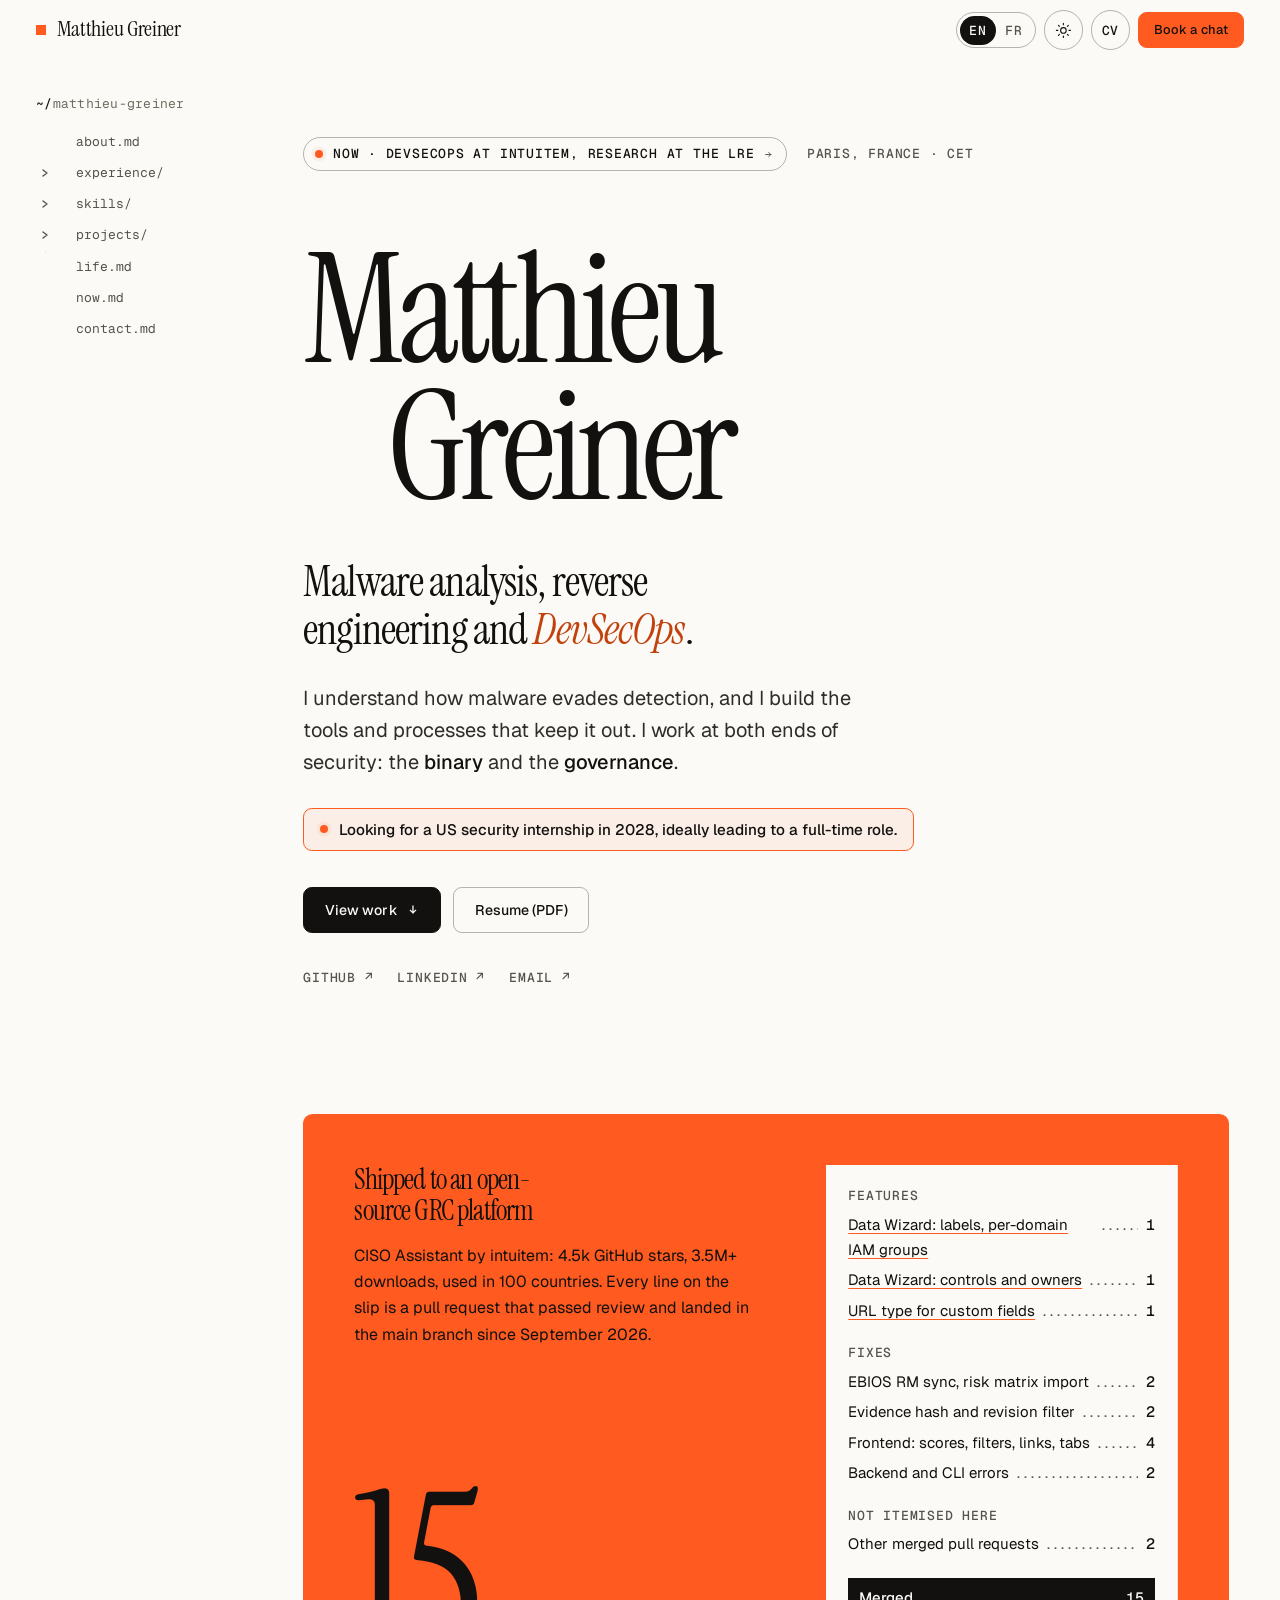
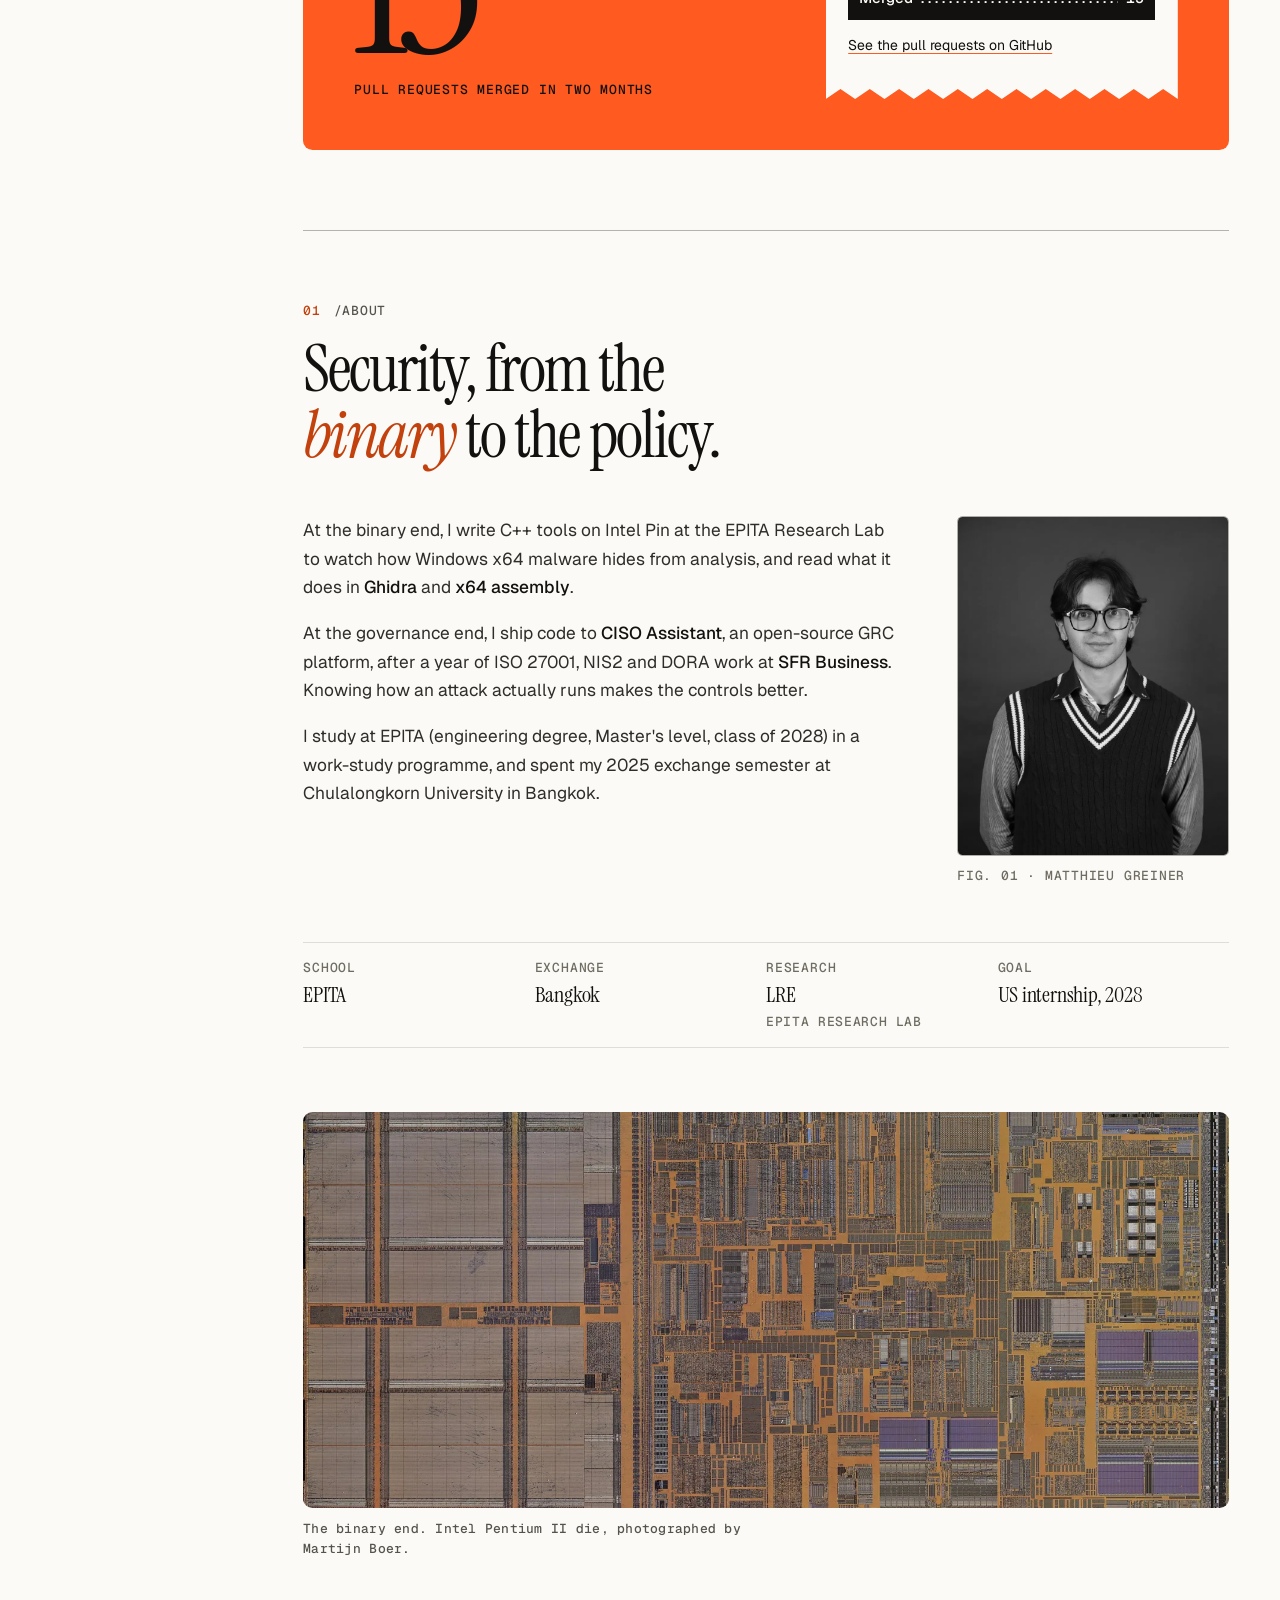
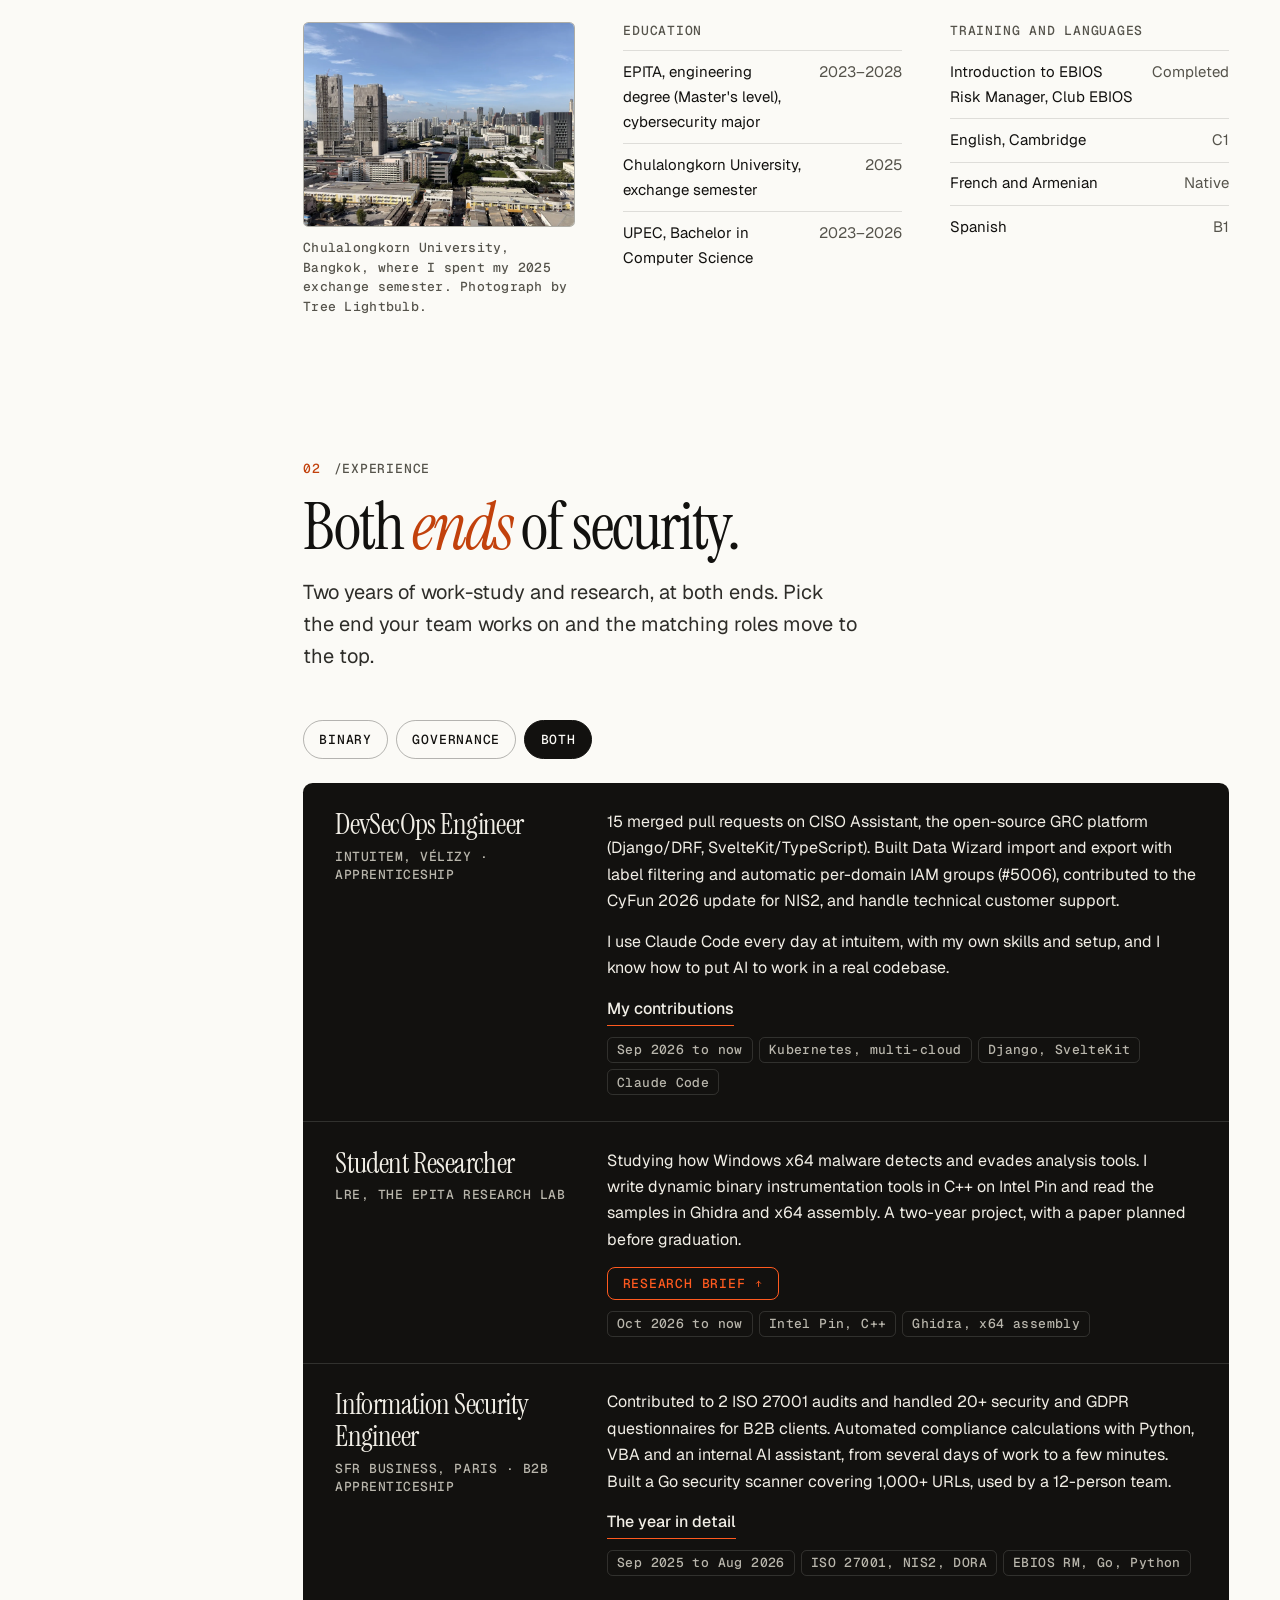
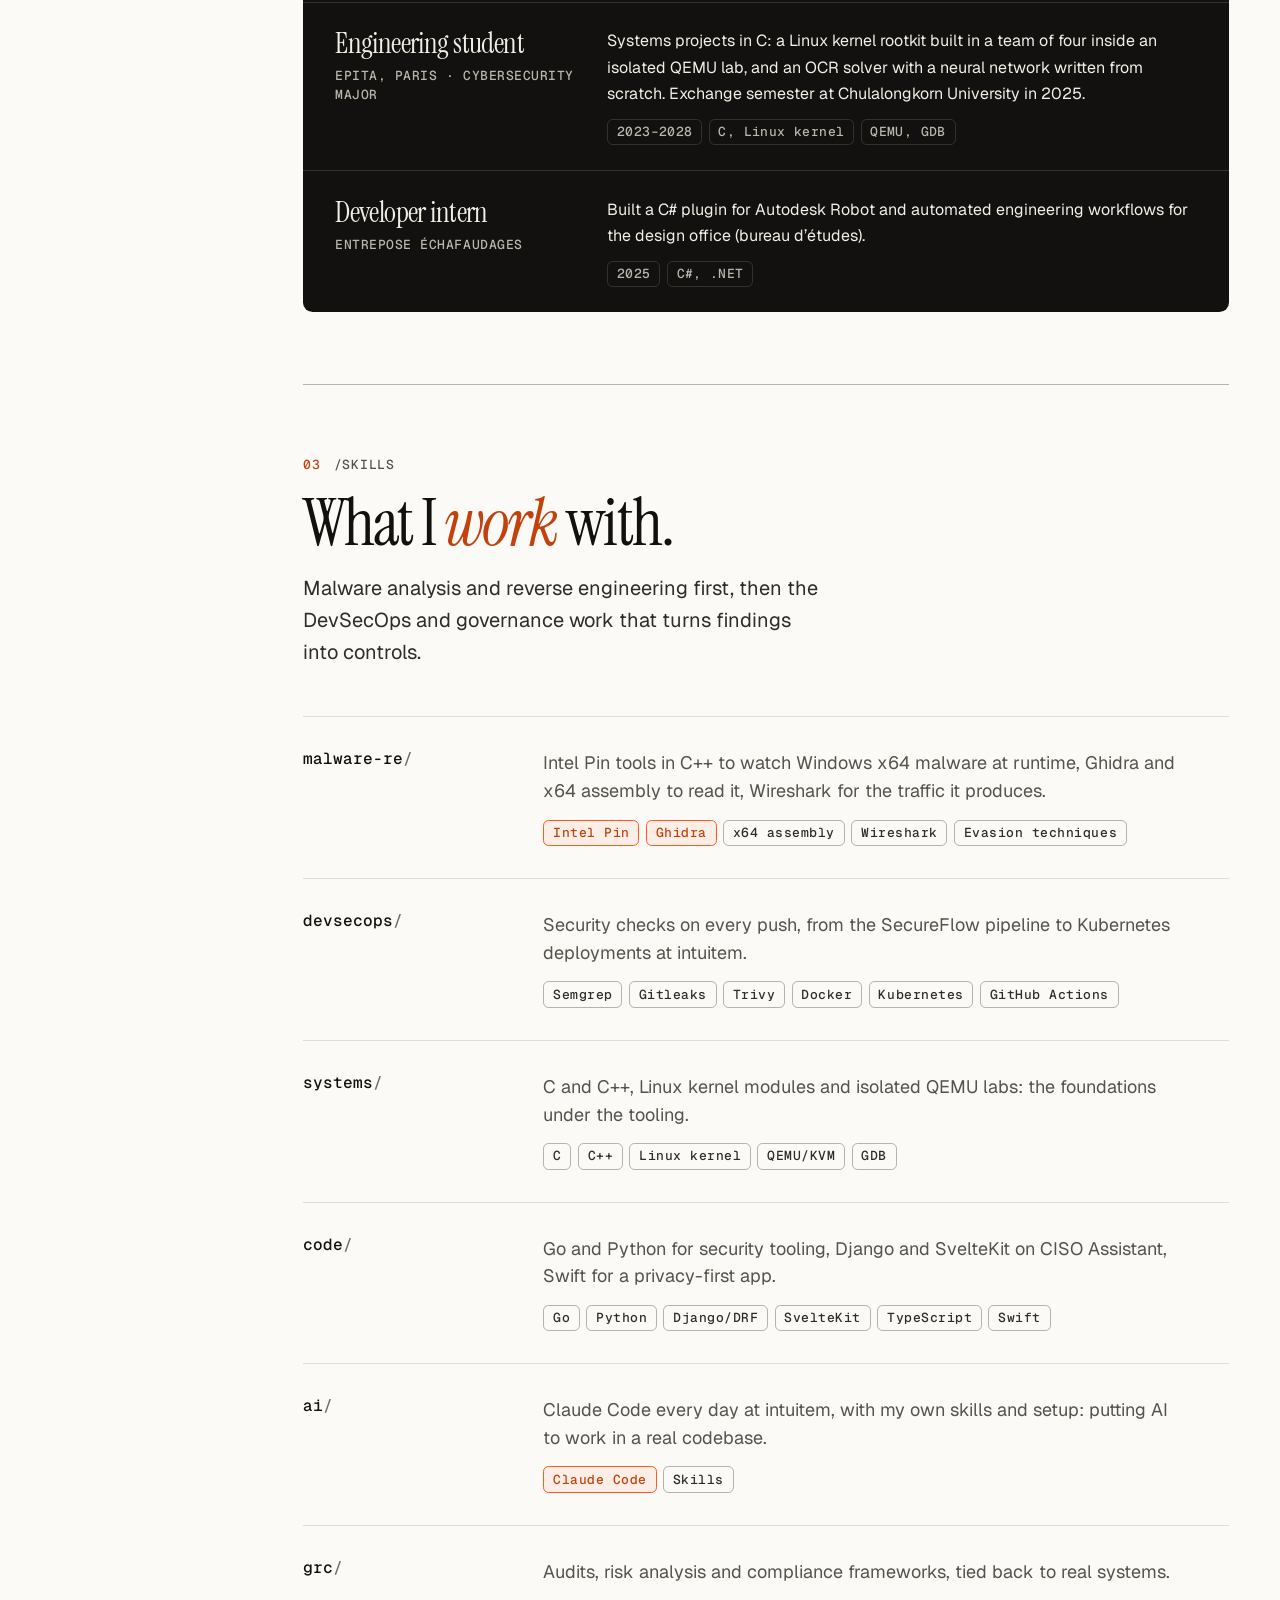
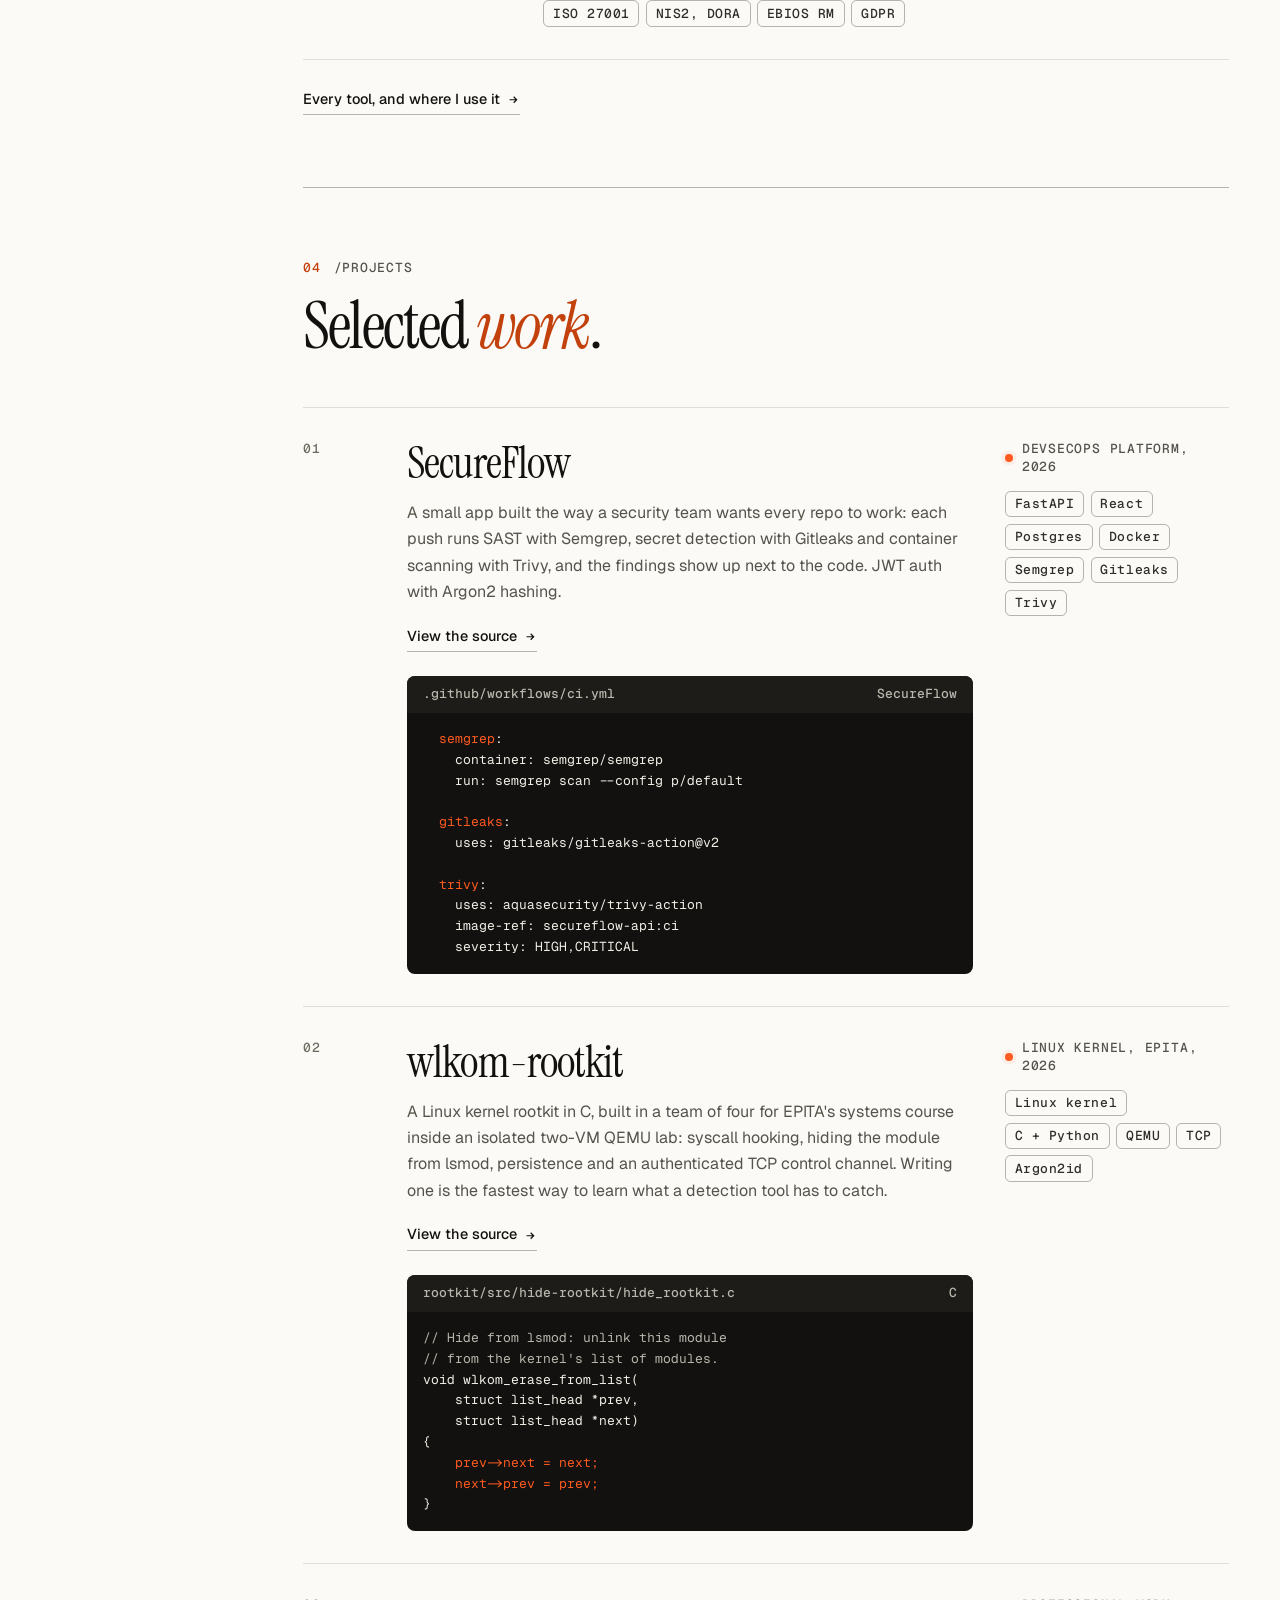
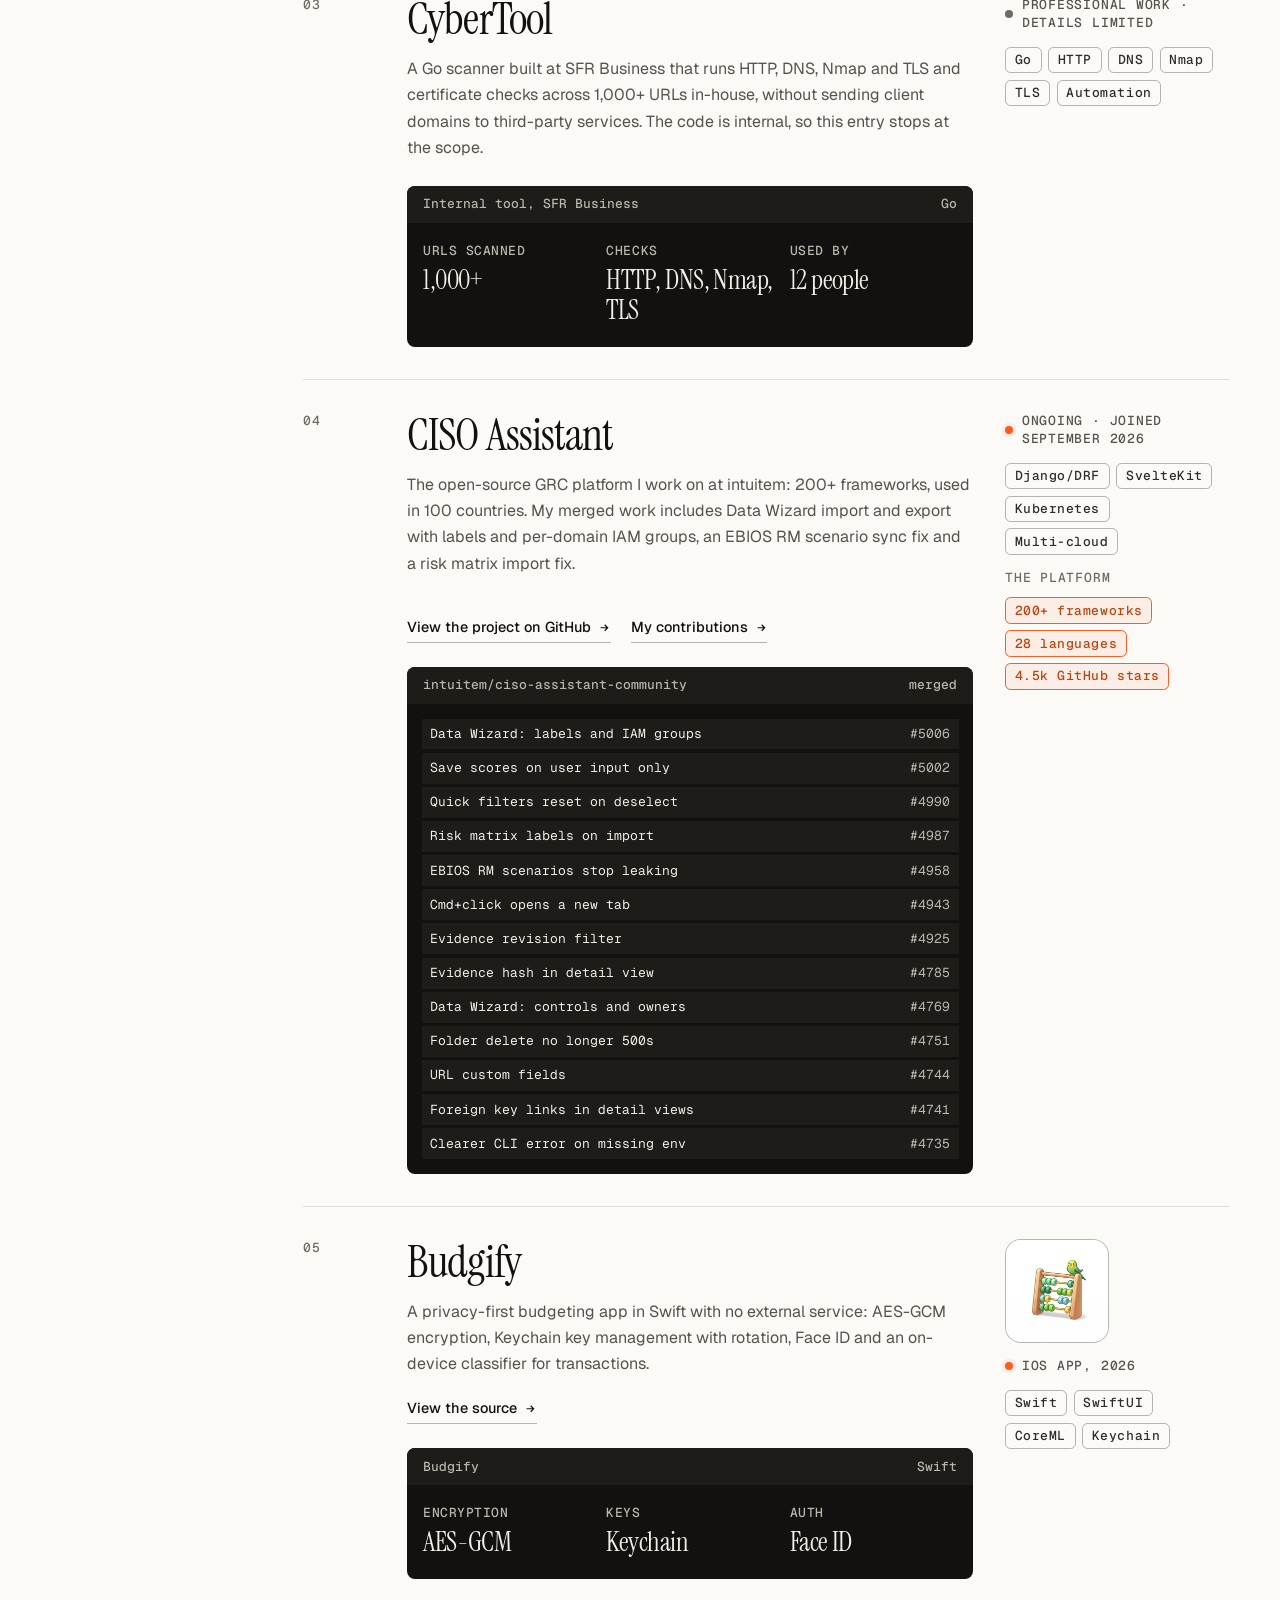
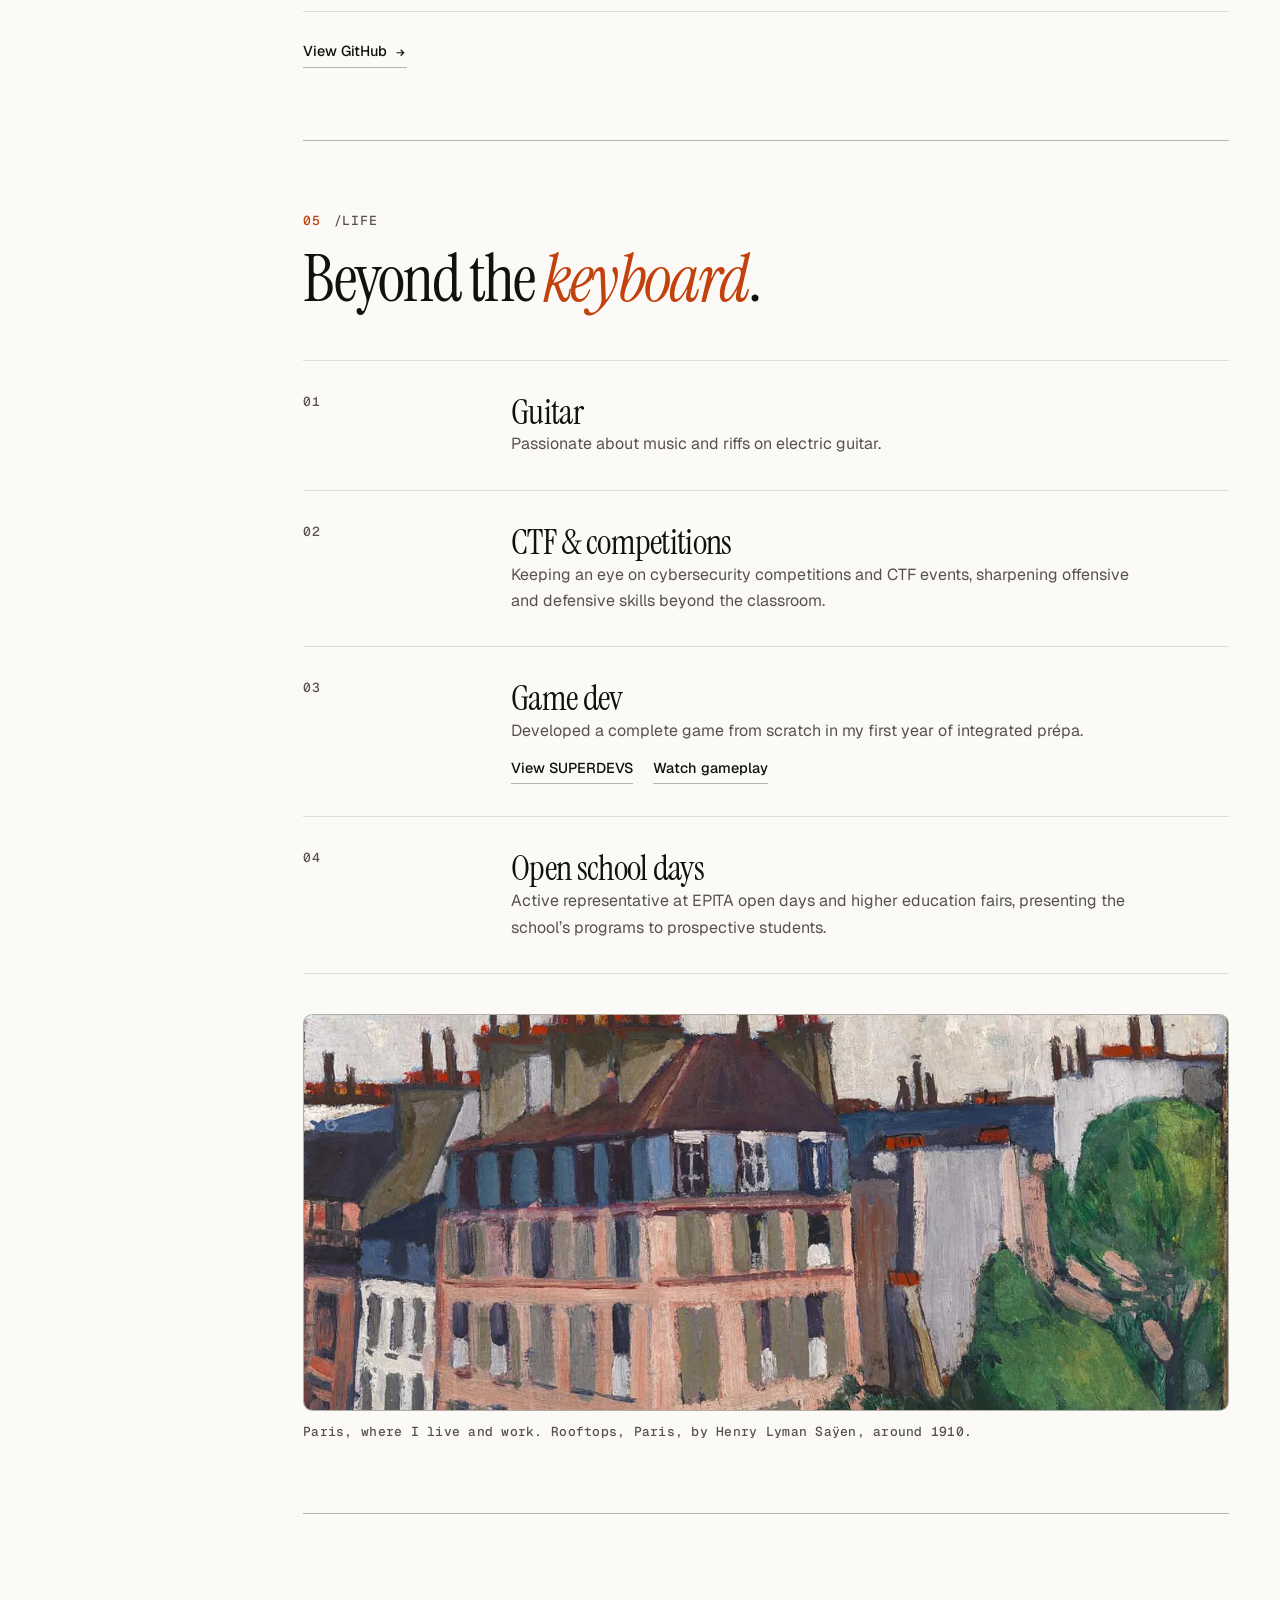
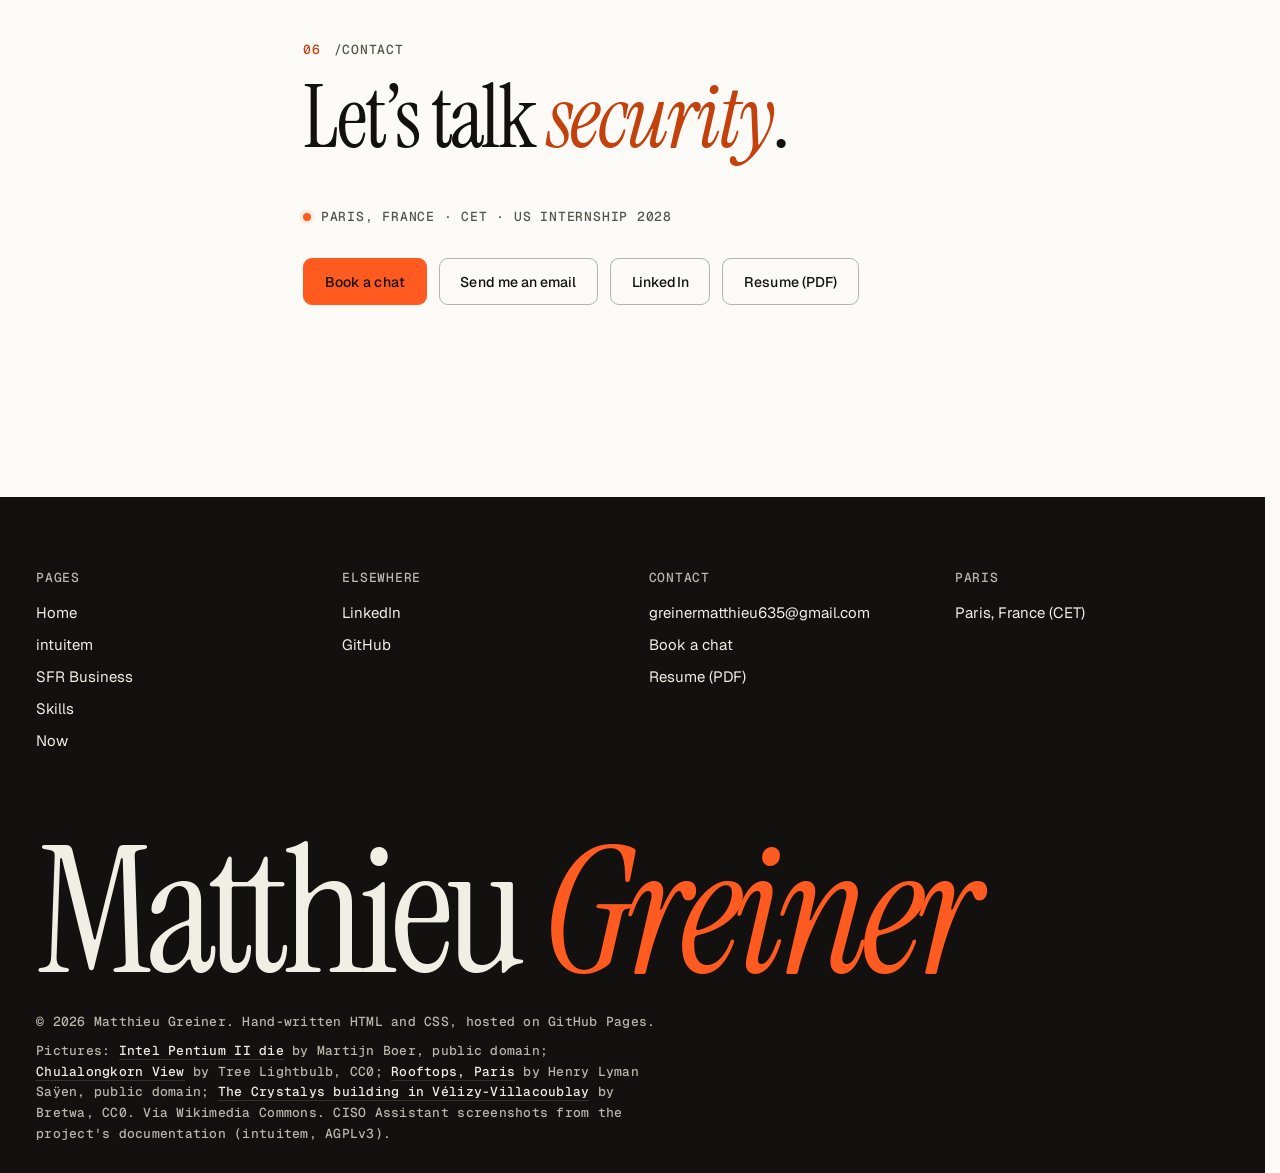
==== index.html @ 8e1e6798 "Mention daily Claude Code use at intuitem Add the AI-assisted engineering line to the intuitem exper" ====
<!DOCTYPE html>
<html lang="en" data-theme="light">
<head>
    <meta charset="UTF-8">
    <meta name="viewport" content="width=device-width, initial-scale=1.0, viewport-fit=cover">
    <title>Matthieu Greiner | Malware analysis, reverse engineering, DevSecOps</title>
    <meta name="description" content="Matthieu Greiner, EPITA security engineering student: malware analysis and reverse engineering research at the EPITA Research Lab, DevSecOps on the CISO Assistant GRC platform. Looking for a US security internship in 2028.">
    <meta name="author" content="Matthieu Greiner">
    <meta name="theme-color" content="#fbfaf6">
    <link rel="canonical" href="https://matthieugreiner.com/">
    <meta property="og:type" content="profile">
    <meta property="og:site_name" content="Matthieu Greiner">
    <meta property="og:url" content="https://matthieugreiner.com/">
    <meta property="og:title" content="Matthieu Greiner | Malware analysis, reverse engineering, DevSecOps">
    <meta property="og:description" content="Matthieu Greiner, EPITA security engineering student: malware analysis and reverse engineering research at the EPITA Research Lab, DevSecOps on the CISO Assistant GRC platform. Looking for a US security internship in 2028.">
    <meta property="og:image" content="https://matthieugreiner.com/og-image.png">
    <meta property="og:image:width" content="1200">
    <meta property="og:image:height" content="630">
    <meta property="og:image:alt" content="Matthieu Greiner: malware analysis, reverse engineering, DevSecOps">
    <meta name="twitter:card" content="summary_large_image">
    <meta name="twitter:title" content="Matthieu Greiner | Malware analysis, reverse engineering, DevSecOps">
    <meta name="twitter:description" content="Matthieu Greiner, EPITA security engineering student: malware analysis and reverse engineering research at the EPITA Research Lab, DevSecOps on the CISO Assistant GRC platform. Looking for a US security internship in 2028.">
    <meta name="twitter:image" content="https://matthieugreiner.com/og-image.png">
    <link rel="icon" type="image/png" href="favicon-512.png">
    <script type="application/ld+json">
    {
        "@context": "https://schema.org",
        "@type": "Person",
        "name": "Matthieu Greiner",
        "url": "https://matthieugreiner.com/",
        "image": "https://matthieugreiner.com/assets/portrait.webp",
        "jobTitle": "DevSecOps Engineer (Apprentice)",
        "worksFor": { "@type": "Organization", "name": "intuitem", "url": "https://intuitem.com" },
        "affiliation": { "@type": "Organization", "name": "LRE, EPITA Research Lab" },
        "alumniOf": [
            { "@type": "CollegeOrUniversity", "name": "EPITA" },
            { "@type": "CollegeOrUniversity", "name": "Chulalongkorn University" }
        ],
        "address": { "@type": "PostalAddress", "addressLocality": "Paris", "addressCountry": "FR" },
        "knowsAbout": ["Claude Code", "AI-assisted development", "Malware analysis", "Reverse engineering", "DevSecOps", "Dynamic binary instrumentation", "Intel Pin", "Ghidra", "C++", "Go", "Python", "ISO 27001", "NIS2", "DORA"],
        "knowsLanguage": ["fr", "en", "hy", "es"],
        "sameAs": ["https://www.linkedin.com/in/matthieu-greiner", "https://github.com/Spaghetto784"]
    }
    </script>
    <script>
        (function () {
            var root = document.documentElement;
            root.classList.add('js');
            try {
                var theme = localStorage.getItem('portfolioTheme');
                if (theme === 'dark' || theme === 'light') root.dataset.theme = theme;
                var lang = localStorage.getItem('portfolioLanguage');
                if (lang === 'fr' || (!lang && (navigator.language || '').toLowerCase().indexOf('fr') === 0)) root.classList.add('fr-pending');
            } catch (e) {}
        })();
    </script>
    <link rel="preconnect" href="https://fonts.googleapis.com">
    <link rel="preconnect" href="https://fonts.gstatic.com" crossorigin>
    <link href="https://fonts.googleapis.com/css2?family=Geist:wght@300..700&family=Geist+Mono:wght@400..600&family=Instrument+Serif:ital@0;1&display=swap" rel="stylesheet">
    <link rel="stylesheet" href="site.css">
</head>
<body data-page="home">
    <a class="skip-link" href="#main" data-i18n="skip">Skip to content</a>

    <header class="bar">
        <div class="bar-inner">
            <a class="mark" href="#home" aria-label="Matthieu Greiner"><span class="sq"></span><span class="mark-name">Matthieu Greiner</span><span class="mark-short" aria-hidden="true">MG</span></a>
            <div class="bar-actions">
                <button class="index-btn" type="button" aria-expanded="false" aria-controls="menu"><span data-i18n="nav-index">Index</span><svg class="arr" viewBox="0 0 16 16" aria-hidden="true"><path d="M4 6l4 4 4-4" fill="none" stroke="currentColor" stroke-width="1.7" stroke-linecap="square"/></svg></button>
                <div class="lang" role="group" aria-label="Language" data-i18n-attr="aria-label:nav-lang">
                    <span class="lang-thumb" aria-hidden="true"></span>
                    <button type="button" data-lang="en" aria-pressed="true">EN</button>
                    <button type="button" data-lang="fr" aria-pressed="false">FR</button>
                </div>
                <button class="icon-btn theme-btn" type="button" role="switch" aria-checked="false" aria-label="Dark mode" data-i18n-attr="aria-label:nav-theme"><svg class="sun" viewBox="0 0 24 24" fill="none" stroke="currentColor" stroke-width="1.6" stroke-linecap="round" aria-hidden="true"><circle cx="12" cy="12" r="4"/><path d="M12 2v2M12 20v2M2 12h2M20 12h2M4.9 4.9l1.4 1.4M17.7 17.7l1.4 1.4M4.9 19.1l1.4-1.4M17.7 6.3l1.4-1.4"/></svg><svg class="moon" viewBox="0 0 24 24" fill="none" stroke="currentColor" stroke-width="1.6" stroke-linecap="round" stroke-linejoin="round" aria-hidden="true"><path d="M20 14.5A8 8 0 0 1 9.5 4 8 8 0 1 0 20 14.5z"/></svg></button>
                <a class="icon-btn bar-wide" data-cv href="Matthieu_Greiner_Resume.pdf" target="_blank" rel="noopener noreferrer" aria-label="Resume" data-i18n-attr="aria-label:nav-cv">CV</a>
                <a class="btn btn-accent btn-sm bar-mid" href="https://calendly.com/greinermatthieu635/30min" target="_blank" rel="noopener noreferrer"><span data-i18n="nav-book">Book a chat</span></a>
            </div>
        </div>
    </header>

    <div class="menu" id="menu" aria-label="Index" data-i18n-attr="aria-label:nav-menu">
        <div class="menu-foot">
            <a class="btn btn-ghost" data-cv href="Matthieu_Greiner_Resume.pdf" target="_blank" rel="noopener noreferrer"><span data-i18n="nav-cv">Resume</span></a>
            <a class="btn btn-accent" href="https://calendly.com/greinermatthieu635/30min" target="_blank" rel="noopener noreferrer"><span data-i18n="nav-book">Book a chat</span></a>
        </div>
    </div>

    <div class="shell">
        <aside class="rail">
            <nav class="tree" aria-label="Index" data-i18n-attr="aria-label:nav-menu">
                <p class="tree-root"><b>~/</b>matthieu-greiner</p>
                <ul>
                    <li class="node"><div class="trow"><span class="spacer"></span><a href="#about">about.md</a></div></li>
                    <li class="node branch"><div class="trow"><button class="caret" type="button" aria-expanded="false" aria-label="Toggle folder" data-i18n-attr="aria-label:nav-folder"><svg viewBox="0 0 8 8" aria-hidden="true"><path d="M2 1l4 3-4 3" fill="none" stroke="currentColor" stroke-width="1.4" stroke-linecap="round" stroke-linejoin="round"/></svg></button><a href="#experience">experience/</a></div>
                        <ul class="children">
                            <li class="node"><div class="trow"><span class="spacer"></span><a href="intuitem.html">intuitem.md</a></div></li>
                            <li class="node"><div class="trow"><span class="spacer"></span><a href="#exp-lre">lre-research.md</a></div></li>
                            <li class="node"><div class="trow"><span class="spacer"></span><a href="projects.html">sfr-business.md</a></div></li>
                            <li class="node"><div class="trow"><span class="spacer"></span><a href="#exp-epita">epita.md</a></div></li>
                        </ul>
                    </li>
                    <li class="node branch"><div class="trow"><button class="caret" type="button" aria-expanded="false" aria-label="Toggle folder" data-i18n-attr="aria-label:nav-folder"><svg viewBox="0 0 8 8" aria-hidden="true"><path d="M2 1l4 3-4 3" fill="none" stroke="currentColor" stroke-width="1.4" stroke-linecap="round" stroke-linejoin="round"/></svg></button><a href="skills.html">skills/</a></div>
                        <ul class="children">
                            <li class="node"><div class="trow"><span class="spacer"></span><a href="skills.html#malware-re">malware-re/</a></div></li>
                            <li class="node"><div class="trow"><span class="spacer"></span><a href="skills.html#systems">systems/</a></div></li>
                            <li class="node"><div class="trow"><span class="spacer"></span><a href="skills.html#devsecops">devsecops/</a></div></li>
                            <li class="node"><div class="trow"><span class="spacer"></span><a href="skills.html#code">code/</a></div></li>
                            <li class="node"><div class="trow"><span class="spacer"></span><a href="skills.html#ai">ai/</a></div></li>
                            <li class="node"><div class="trow"><span class="spacer"></span><a href="skills.html#grc">grc/</a></div></li>
                        </ul>
                    </li>
                    <li class="node branch"><div class="trow"><button class="caret" type="button" aria-expanded="false" aria-label="Toggle folder" data-i18n-attr="aria-label:nav-folder"><svg viewBox="0 0 8 8" aria-hidden="true"><path d="M2 1l4 3-4 3" fill="none" stroke="currentColor" stroke-width="1.4" stroke-linecap="round" stroke-linejoin="round"/></svg></button><a href="#projects">projects/</a></div>
                        <ul class="children">
                            <li class="node"><div class="trow"><span class="spacer"></span><a href="#p-secureflow">secureflow.md</a></div></li>
                            <li class="node"><div class="trow"><span class="spacer"></span><a href="#p-rootkit">wlkom-rootkit.md</a></div></li>
                            <li class="node"><div class="trow"><span class="spacer"></span><a href="#p-cybertool">cybertool.md</a></div></li>
                            <li class="node"><div class="trow"><span class="spacer"></span><a href="#p-ciso">ciso-assistant.md</a></div></li>
                            <li class="node"><div class="trow"><span class="spacer"></span><a href="#p-budgify">budgify.md</a></div></li>
                        </ul>
                    </li>
                    <li class="node"><div class="trow"><span class="spacer"></span><a href="#life">life.md</a></div></li>
                    <li class="node"><div class="trow"><span class="spacer"></span><a href="now.html">now.md</a></div></li>
                    <li class="node"><div class="trow"><span class="spacer"></span><a href="#contact">contact.md</a></div></li>
                </ul>
            </nav>
        </aside>

        <main id="main">
            <section class="hero" id="home">
                <div class="hero-top mono" data-enter style="--i:0">
                    <a class="status-link" href="now.html"><span class="dot"></span><span data-i18n="hero-status">Now · DevSecOps at intuitem, research at the LRE</span><svg class="arr" viewBox="0 0 16 16" aria-hidden="true"><path d="M3 8h9M8.5 4.5 12 8l-3.5 3.5" fill="none" stroke="currentColor" stroke-width="1.7" stroke-linecap="square"/></svg></a>
                    <span data-i18n="hero-loc">Paris, France · CET</span>
                </div>
                <h1 class="hero-name"><span class="line"><span style="--i:0">Matthieu</span></span><span class="line"><span style="--i:1">Greiner</span></span></h1>
                <p class="hero-sub" data-enter style="--i:2" data-i18n="hero-sub">Malware analysis, reverse engineering and <em>DevSecOps</em>.</p>
                <p class="hero-lead" data-enter style="--i:3" data-i18n="hero-lead">I understand how malware evades detection, and I build the tools and processes that keep it out. I work at both ends of security: the <strong>binary</strong> and the <strong>governance</strong>.</p>
                <p class="open-to" data-enter style="--i:4"><span class="dot"></span><span data-i18n="hero-open">Looking for a US security internship in 2028, ideally leading to a full-time role.</span></p>
                <div class="hero-cta" data-enter style="--i:5">
                    <a class="btn btn-ink" href="#projects"><span data-i18n="hero-btn-work">View work</span><svg class="arr" viewBox="0 0 16 16" aria-hidden="true"><path d="M8 3v9M4.5 8.5 8 12l3.5-3.5" fill="none" stroke="currentColor" stroke-width="1.7" stroke-linecap="square"/></svg></a>
                    <a class="btn btn-ghost" data-cv href="Matthieu_Greiner_Resume.pdf" target="_blank" rel="noopener noreferrer" data-i18n="hero-btn-cv">Resume (PDF)</a>
                </div>
                <div class="hero-links mono" data-enter style="--i:6">
                    <a href="https://github.com/Spaghetto784" target="_blank" rel="noopener noreferrer">GitHub ↗</a>
                    <a href="https://www.linkedin.com/in/matthieu-greiner" target="_blank" rel="noopener noreferrer">LinkedIn ↗</a>
                    <a href="mailto:greinermatthieu635@gmail.com" data-i18n="hero-email">Email ↗</a>
                </div>
            </section>

            <section class="proof" id="proof" aria-labelledby="proof-title">
                <div class="proof-text" data-stagger>
                    <h2 id="proof-title" data-i18n="proof-title">Shipped to an open-source GRC platform</h2>
                    <p class="proof-note" data-i18n="proof-note">CISO Assistant by intuitem: 4.5k GitHub stars, 3.5M+ downloads, used in 100 countries. Every line on the slip is a pull request that passed review and landed in the main branch since September 2026.</p>
                    <div class="proof-total">
                        <span class="proof-figure">15</span>
                        <p class="proof-caption" data-i18n="proof-caption">pull requests merged in two months</p>
                    </div>
                </div>
                <div class="slip reveal">
                    <div class="slip-group">
                        <p data-i18n="slip-features">Features</p>
                        <div class="slip-row"><span><a href="https://github.com/intuitem/ciso-assistant-community/pull/5006" target="_blank" rel="noopener noreferrer" data-i18n="slip-5006">Data Wizard: labels, per-domain IAM groups</a></span><span class="dots" aria-hidden="true"></span><b>1</b></div>
                        <div class="slip-row"><span><a href="https://github.com/intuitem/ciso-assistant-community/pull/4769" target="_blank" rel="noopener noreferrer" data-i18n="slip-4769">Data Wizard: controls and owners</a></span><span class="dots" aria-hidden="true"></span><b>1</b></div>
                        <div class="slip-row"><span><a href="https://github.com/intuitem/ciso-assistant-community/pull/4744" target="_blank" rel="noopener noreferrer" data-i18n="slip-4744">URL type for custom fields</a></span><span class="dots" aria-hidden="true"></span><b>1</b></div>
                    </div>
                    <div class="slip-group">
                        <p data-i18n="slip-fixes">Fixes</p>
                        <div class="slip-row"><span data-i18n="slip-risk">EBIOS RM sync, risk matrix import</span><span class="dots" aria-hidden="true"></span><b>2</b></div>
                        <div class="slip-row"><span data-i18n="slip-evidence">Evidence hash and revision filter</span><span class="dots" aria-hidden="true"></span><b>2</b></div>
                        <div class="slip-row"><span data-i18n="slip-front">Frontend: scores, filters, links, tabs</span><span class="dots" aria-hidden="true"></span><b>4</b></div>
                        <div class="slip-row"><span data-i18n="slip-back">Backend and CLI errors</span><span class="dots" aria-hidden="true"></span><b>2</b></div>
                    </div>
                    <div class="slip-group">
                        <p data-i18n="slip-other-t">Not itemised here</p>
                        <div class="slip-row"><span data-i18n="slip-other">Other merged pull requests</span><span class="dots" aria-hidden="true"></span><b>2</b></div>
                    </div>
                    <div class="slip-row slip-total"><span data-i18n="slip-total">Merged</span><span class="dots" aria-hidden="true"></span><b>15</b></div>
                    <p class="slip-foot"><a class="text-link" href="https://github.com/intuitem/ciso-assistant-community/pulls?q=is%3Apr+is%3Amerged+author%3ASpaghetto784" target="_blank" rel="noopener noreferrer" data-i18n="slip-link">See the pull requests on GitHub</a></p>
                </div>
            </section>

            <section class="folder" id="about" aria-labelledby="about-title">
                <span class="rule"></span>
                <div class="folder-head">
                    <div class="folder-tag mono"><b>01</b><span>/about</span></div>
                    <h2 id="about-title" data-i18n="about-title">Security, from the <em>binary</em> to the policy.</h2>
                </div>
                <div class="about">
                    <div class="about-copy reveal">
                        <p data-i18n="about-p1">At the binary end, I write C++ tools on Intel Pin at the EPITA Research Lab to watch how Windows x64 malware hides from analysis, and read what it does in <strong>Ghidra</strong> and <strong>x64 assembly</strong>.</p>
                        <p data-i18n="about-p2">At the governance end, I ship code to <strong>CISO Assistant</strong>, an open-source GRC platform, after a year of ISO 27001, NIS2 and DORA work at <strong>SFR Business</strong>. Knowing how an attack actually runs makes the controls better.</p>
                        <p data-i18n="about-p3">I study at EPITA (engineering degree, Master's level, class of 2028) in a work-study programme, and spent my 2025 exchange semester at Chulalongkorn University in Bangkok.</p>
                    </div>
                    <figure class="portrait">
                        <div class="frame"><img src="assets/portrait.webp" alt="Portrait of Matthieu Greiner" data-i18n-attr="alt:alt-portrait" width="900" height="1350" loading="lazy"></div>
                        <figcaption class="mono">Fig. 01 · Matthieu Greiner</figcaption>
                    </figure>
                    <dl class="facts-strip reveal">
                        <div><dt class="mono" data-i18n="fact-school">School</dt><dd>EPITA</dd></div>
                        <div><dt class="mono" data-i18n="fact-exchange">Exchange</dt><dd>Bangkok</dd></div>
                        <div><dt class="mono" data-i18n="fact-research">Research</dt><dd>LRE<small data-i18n="fact-research-sub">EPITA Research Lab</small></dd></div>
                        <div><dt class="mono" data-i18n="fact-goal">Goal</dt><dd data-i18n="fact-goal-d">US internship, 2028</dd></div>
                    </dl>
                </div>
                <figure class="band" style="margin-top:clamp(2.5rem,6vw,4rem)">
                    <div class="frame"><img src="assets/pentium-ii-die.webp" alt="Photograph of an Intel Pentium II processor die, its copper-coloured circuits filling the frame" data-i18n-attr="alt:alt-die" width="1600" height="965" loading="lazy"></div>
                    <figcaption data-i18n="cap-die">The binary end. Intel Pentium II die, photographed by Martijn Boer.</figcaption>
                </figure>
                <div class="record">
                    <figure class="pic">
                        <div class="frame"><img src="assets/chulalongkorn-view.webp" alt="View over Chulalongkorn University and central Bangkok on a clear day" data-i18n-attr="alt:alt-chula" width="1600" height="1200" loading="lazy"></div>
                        <figcaption data-i18n="cap-chula">Chulalongkorn University, Bangkok, where I spent my 2025 exchange semester. Photograph by Tree Lightbulb.</figcaption>
                    </figure>
                    <div class="record-lists" data-stagger>
                        <div class="record-list">
                            <h3 data-i18n="rec-edu">Education</h3>
                            <ul>
                                <li><span data-i18n="rec-epita">EPITA, engineering degree (Master's level), cybersecurity major</span><span>2023–2028</span></li>
                                <li><span data-i18n="rec-chula">Chulalongkorn University, exchange semester</span><span>2025</span></li>
                                <li><span data-i18n="rec-upec">UPEC, Bachelor in Computer Science</span><span>2023–2026</span></li>
                            </ul>
                        </div>
                        <div class="record-list">
                            <h3 data-i18n="rec-training">Training and languages</h3>
                            <ul>
                                <li><span data-i18n="rec-ebios">Introduction to EBIOS Risk Manager, Club EBIOS</span><span data-i18n="rec-done">Completed</span></li>
                                <li><span data-i18n="rec-en">English, Cambridge</span><span>C1</span></li>
                                <li><span data-i18n="rec-fr">French and Armenian</span><span data-i18n="rec-native">Native</span></li>
                                <li><span data-i18n="rec-es">Spanish</span><span>B1</span></li>
                            </ul>
                        </div>
                    </div>
                </div>
            </section>

            <section class="folder ends" id="experience" data-show="both" aria-labelledby="exp-title">
                <span class="rule"></span>
                <div class="folder-head">
                    <div class="folder-tag mono"><b>02</b><span>/experience</span></div>
                    <h2 id="exp-title" data-i18n="exp-title">Both <em>ends</em> of security.</h2>
                    <p class="lead" data-i18n="ends-copy">Two years of work-study and research, at both ends. Pick the end your team works on and the matching roles move to the top.</p>
                </div>
                <div class="switch" role="group" aria-label="Sort experience" data-i18n-attr="aria-label:switch-label">
                    <button type="button" data-show="binary" aria-pressed="false" data-status="Binary roles first" data-i18n="switch-binary" data-i18n-attr="data-status:switch-binary-s">Binary</button>
                    <button type="button" data-show="governance" aria-pressed="false" data-status="Governance roles first" data-i18n="switch-gov" data-i18n-attr="data-status:switch-gov-s">Governance</button>
                    <button type="button" data-show="both" aria-pressed="true" data-status="All roles by date" data-i18n="switch-both" data-i18n-attr="data-status:switch-both-s">Both</button>
                </div>
                <p class="sr-only switch-status" aria-live="polite"></p>
                <div class="ends-rows">
                    <article class="end-row" id="exp-intuitem" data-end="governance">
                        <h3><span data-i18n="exp-in-t">DevSecOps Engineer</span><small data-i18n="exp-in-o">intuitem, Vélizy · apprenticeship</small></h3>
                        <div>
                            <p data-i18n="exp-in-d">15 merged pull requests on CISO Assistant, the open-source GRC platform (Django/DRF, SvelteKit/TypeScript). Built Data Wizard import and export with label filtering and automatic per-domain IAM groups (#5006), contributed to the CyFun 2026 update for NIS2, and handle technical customer support.</p>
                            <p data-i18n="exp-in-ai" style="margin-top:0.9rem">I use Claude Code every day at intuitem, with my own skills and setup, and I know how to put AI to work in a real codebase.</p>
                            <a class="row-link" href="intuitem.html" data-i18n="exp-in-more">My contributions</a>
                        </div>
                        <ul><li data-i18n="exp-in-when">Sep 2026 to now</li><li>Kubernetes, multi-cloud</li><li>Django, SvelteKit</li><li>Claude Code</li></ul>
                    </article>
                    <article class="end-row" id="exp-lre" data-end="binary">
                        <h3><span data-i18n="exp-lre-t">Student Researcher</span><small data-i18n="exp-lre-o">LRE, the EPITA Research Lab</small></h3>
                        <div>
                            <p data-i18n="exp-lre-d">Studying how Windows x64 malware detects and evades analysis tools. I write dynamic binary instrumentation tools in C++ on Intel Pin and read the samples in Ghidra and x64 assembly. A two-year project, with a paper planned before graduation.</p>
                            <button class="row-btn" type="button" data-sheet-open="research-sheet" aria-haspopup="dialog"><span data-i18n="btn-research">Research brief</span><svg class="arr" viewBox="0 0 16 16" aria-hidden="true"><path d="M8 13V4M4.5 7.5 8 4l3.5 3.5" fill="none" stroke="currentColor" stroke-width="1.7" stroke-linecap="square"/></svg></button>
                        </div>
                        <ul><li data-i18n="exp-lre-when">Oct 2026 to now</li><li>Intel Pin, C++</li><li>Ghidra, x64 assembly</li></ul>
                    </article>
                    <article class="end-row" id="exp-sfr" data-end="governance">
                        <h3><span data-i18n="exp-sfr-t">Information Security Engineer</span><small data-i18n="exp-sfr-o">SFR Business, Paris · B2B apprenticeship</small></h3>
                        <div>
                            <p data-i18n="exp-sfr-d">Contributed to 2 ISO 27001 audits and handled 20+ security and GDPR questionnaires for B2B clients. Automated compliance calculations with Python, VBA and an internal AI assistant, from several days of work to a few minutes. Built a Go security scanner covering 1,000+ URLs, used by a 12-person team.</p>
                            <a class="row-link" href="projects.html" data-i18n="exp-sfr-more">The year in detail</a>
                        </div>
                        <ul><li data-i18n="exp-sfr-when">Sep 2025 to Aug 2026</li><li>ISO 27001, NIS2, DORA</li><li>EBIOS RM, Go, Python</li></ul>
                    </article>
                    <article class="end-row" id="exp-epita" data-end="binary">
                        <h3><span data-i18n="exp-epita-t">Engineering student</span><small data-i18n="exp-epita-o">EPITA, Paris · cybersecurity major</small></h3>
                        <div>
                            <p data-i18n="exp-epita-d">Systems projects in C: a Linux kernel rootkit built in a team of four inside an isolated QEMU lab, and an OCR solver with a neural network written from scratch. Exchange semester at Chulalongkorn University in 2025.</p>
                        </div>
                        <ul><li>2023–2028</li><li>C, Linux kernel</li><li>QEMU, GDB</li></ul>
                    </article>
                    <article class="end-row" id="exp-entrepose" data-end="">
                        <h3><span data-i18n="exp-ent-t">Developer intern</span><small>Entrepose Échafaudages</small></h3>
                        <div>
                            <p data-i18n="exp-ent-d">Built a C# plugin for Autodesk Robot and automated engineering workflows for the design office (bureau d’études).</p>
                        </div>
                        <ul><li>2025</li><li>C#, .NET</li></ul>
                    </article>
                </div>
            </section>

            <section class="folder" id="skills" aria-labelledby="skills-title">
                <span class="rule"></span>
                <div class="folder-head">
                    <div class="folder-tag mono"><b>03</b><span>/skills</span></div>
                    <h2 id="skills-title" data-i18n="skills-title">What I <em>work</em> with.</h2>
                    <p class="lead" data-i18n="skills-lead">Malware analysis and reverse engineering first, then the DevSecOps and governance work that turns findings into controls.</p>
                </div>
                <div class="dir" data-stagger>
                    <div class="dir-row"><div class="dir-name">malware-re<span>/</span></div><div class="dir-body"><p data-i18n="d-mal">Intel Pin tools in C++ to watch Windows x64 malware at runtime, Ghidra and x64 assembly to read it, Wireshark for the traffic it produces.</p><div class="tags"><span class="tag tag-accent">Intel Pin</span><span class="tag tag-accent">Ghidra</span><span class="tag">x64 assembly</span><span class="tag">Wireshark</span><span class="tag" data-i18n="chip-evasion">Evasion techniques</span></div></div></div>
                    <div class="dir-row"><div class="dir-name">devsecops<span>/</span></div><div class="dir-body"><p data-i18n="d-dev">Security checks on every push, from the SecureFlow pipeline to Kubernetes deployments at intuitem.</p><div class="tags"><span class="tag">Semgrep</span><span class="tag">Gitleaks</span><span class="tag">Trivy</span><span class="tag">Docker</span><span class="tag">Kubernetes</span><span class="tag">GitHub Actions</span></div></div></div>
                    <div class="dir-row"><div class="dir-name">systems<span>/</span></div><div class="dir-body"><p data-i18n="d-sys">C and C++, Linux kernel modules and isolated QEMU labs: the foundations under the tooling.</p><div class="tags"><span class="tag">C</span><span class="tag">C++</span><span class="tag">Linux kernel</span><span class="tag">QEMU/KVM</span><span class="tag">GDB</span></div></div></div>
                    <div class="dir-row"><div class="dir-name">code<span>/</span></div><div class="dir-body"><p data-i18n="d-code">Go and Python for security tooling, Django and SvelteKit on CISO Assistant, Swift for a privacy-first app.</p><div class="tags"><span class="tag">Go</span><span class="tag">Python</span><span class="tag">Django/DRF</span><span class="tag">SvelteKit</span><span class="tag">TypeScript</span><span class="tag">Swift</span></div></div></div>
                    <div class="dir-row"><div class="dir-name">ai<span>/</span></div><div class="dir-body"><p data-i18n="d-ai">Claude Code every day at intuitem, with my own skills and setup: putting AI to work in a real codebase.</p><div class="tags"><span class="tag tag-accent">Claude Code</span><span class="tag" data-i18n="chip-skills">Skills</span></div></div></div>
                    <div class="dir-row"><div class="dir-name">grc<span>/</span></div><div class="dir-body"><p data-i18n="d-grc">Audits, risk analysis and compliance frameworks, tied back to real systems.</p><div class="tags"><span class="tag">ISO 27001</span><span class="tag">NIS2, DORA</span><span class="tag">EBIOS RM</span><span class="tag">GDPR</span></div></div></div>
                </div>
                <a class="link-arrow dir-more" href="skills.html"><span data-i18n="skills-more">Every tool, and where I use it</span><svg class="arr" viewBox="0 0 16 16" aria-hidden="true"><path d="M3 8h9M8.5 4.5 12 8l-3.5 3.5" fill="none" stroke="currentColor" stroke-width="1.7" stroke-linecap="square"/></svg></a>
            </section>

            <section class="folder" id="projects" aria-labelledby="projects-title">
                <span class="rule"></span>
                <div class="folder-head">
                    <div class="folder-tag mono"><b>04</b><span>/projects</span></div>
                    <h2 id="projects-title" data-i18n="work-title">Selected <em>work</em>.</h2>
                </div>
                <div class="projects">
                    <article class="proj" id="p-secureflow">
                        <span class="proj-num mono">01</span>
                        <div class="proj-main">
                            <h3 class="proj-title">SecureFlow</h3>
                            <p data-i18n="w-sf-d">A small app built the way a security team wants every repo to work: each push runs SAST with Semgrep, secret detection with Gitleaks and container scanning with Trivy, and the findings show up next to the code. JWT auth with Argon2 hashing.</p>
                            <a class="link-arrow" href="https://github.com/Spaghetto784/SecureFlow" target="_blank" rel="noopener noreferrer"><span data-i18n="case-view-source">View the source</span><svg class="arr" viewBox="0 0 16 16" aria-hidden="true"><path d="M3 8h9M8.5 4.5 12 8l-3.5 3.5" fill="none" stroke="currentColor" stroke-width="1.7" stroke-linecap="square"/></svg></a>
                            <div class="fragment" data-ui><div class="fragment-bar"><span>.github/workflows/ci.yml</span><span>SecureFlow</span></div><pre>  <span class="k">semgrep</span>:
    container: semgrep/semgrep
    run: semgrep scan --config p/default

  <span class="k">gitleaks</span>:
    uses: gitleaks/gitleaks-action@v2

  <span class="k">trivy</span>:
    uses: aquasecurity/trivy-action
    image-ref: secureflow-api:ci
    severity: HIGH,CRITICAL</pre></div>
                        </div>
                        <div class="proj-side">
                            <span class="kicker mono"><span class="dot"></span><span data-i18n="w-sf-k">DevSecOps platform, 2026</span></span>
                            <div class="tags"><span class="tag">FastAPI</span><span class="tag">React</span><span class="tag">Postgres</span><span class="tag">Docker</span><span class="tag">Semgrep</span><span class="tag">Gitleaks</span><span class="tag">Trivy</span></div>
                        </div>
                    </article>
                    <article class="proj" id="p-rootkit">
                        <span class="proj-num mono">02</span>
                        <div class="proj-main">
                            <h3 class="proj-title">wlkom-rootkit</h3>
                            <p data-i18n="w-rk-d">A Linux kernel rootkit in C, built in a team of four for EPITA's systems course inside an isolated two-VM QEMU lab: syscall hooking, hiding the module from lsmod, persistence and an authenticated TCP control channel. Writing one is the fastest way to learn what a detection tool has to catch.</p>
                            <a class="link-arrow" href="https://github.com/spaghetto1234/wlkom-rootkit" target="_blank" rel="noopener noreferrer"><span data-i18n="case-view-source">View the source</span><svg class="arr" viewBox="0 0 16 16" aria-hidden="true"><path d="M3 8h9M8.5 4.5 12 8l-3.5 3.5" fill="none" stroke="currentColor" stroke-width="1.7" stroke-linecap="square"/></svg></a>
                            <div class="fragment" data-ui><div class="fragment-bar"><span>rootkit/src/hide-rootkit/hide_rootkit.c</span><span>C</span></div><pre><span class="c">// Hide from lsmod: unlink this module
// from the kernel's list of modules.</span>
void wlkom_erase_from_list(
    struct list_head *prev,
    struct list_head *next)
{
    <span class="k">prev-&gt;next = next;</span>
    <span class="k">next-&gt;prev = prev;</span>
}</pre></div>
                        </div>
                        <div class="proj-side">
                            <span class="kicker mono"><span class="dot"></span><span data-i18n="w-rk-k">Linux kernel, EPITA, 2026</span></span>
                            <div class="tags"><span class="tag">Linux kernel</span><span class="tag">C + Python</span><span class="tag">QEMU</span><span class="tag">TCP</span><span class="tag">Argon2id</span></div>
                        </div>
                    </article>
                    <article class="proj" id="p-cybertool">
                        <span class="proj-num mono">03</span>
                        <div class="proj-main">
                            <h3 class="proj-title">CyberTool</h3>
                            <p data-i18n="w-ct-d">A Go scanner built at SFR Business that runs HTTP, DNS, Nmap and TLS and certificate checks across 1,000+ URLs in-house, without sending client domains to third-party services. The code is internal, so this entry stops at the scope.</p>
                            <div class="fragment is-facts" data-ui><div class="fragment-bar"><span data-i18n="w-ct-bar">Internal tool, SFR Business</span><span>Go</span></div><dl><div><dt data-i18n="w-ct-f1">URLs scanned</dt><dd>1,000+</dd></div><div><dt data-i18n="w-ct-f2">Checks</dt><dd>HTTP, DNS, Nmap, TLS</dd></div><div><dt data-i18n="w-ct-f3">Used by</dt><dd data-i18n="w-ct-f3v">12 people</dd></div></dl></div>
                        </div>
                        <div class="proj-side">
                            <span class="kicker mono"><span class="dot dot-quiet"></span><span data-i18n="w-ct-k">Professional work · details limited</span></span>
                            <div class="tags"><span class="tag">Go</span><span class="tag">HTTP</span><span class="tag">DNS</span><span class="tag">Nmap</span><span class="tag">TLS</span><span class="tag" data-i18n="cybertool-s1">Automation</span></div>
                        </div>
                    </article>
                    <article class="proj" id="p-ciso">
                        <span class="proj-num mono">04</span>
                        <div class="proj-main">
                            <h3 class="proj-title">CISO Assistant</h3>
                            <p data-i18n="w-ciso-d">The open-source GRC platform I work on at intuitem: 200+ frameworks, used in 100 countries. My merged work includes Data Wizard import and export with labels and per-domain IAM groups, an EBIOS RM scenario sync fix and a risk matrix import fix.</p>
                            <div class="actions" style="display:flex;flex-wrap:wrap;gap:0.75rem 1.25rem;margin-top:1.2rem"><a class="link-arrow" href="https://github.com/intuitem/ciso-assistant-community" target="_blank" rel="noopener noreferrer"><span data-i18n="ciso-view-source">View the project on GitHub</span><svg class="arr" viewBox="0 0 16 16" aria-hidden="true"><path d="M3 8h9M8.5 4.5 12 8l-3.5 3.5" fill="none" stroke="currentColor" stroke-width="1.7" stroke-linecap="square"/></svg></a><a class="link-arrow" href="intuitem.html"><span data-i18n="ciso-my-work">My contributions</span><svg class="arr" viewBox="0 0 16 16" aria-hidden="true"><path d="M3 8h9M8.5 4.5 12 8l-3.5 3.5" fill="none" stroke="currentColor" stroke-width="1.7" stroke-linecap="square"/></svg></a></div>
                            <div class="fragment is-list" data-ui><div class="fragment-bar"><span>intuitem/ciso-assistant-community</span><span data-i18n="w-ciso-bar">merged</span></div><ol><li><span>Data Wizard: labels and IAM groups</span><span>#5006</span></li><li><span>Save scores on user input only</span><span>#5002</span></li><li><span>Quick filters reset on deselect</span><span>#4990</span></li><li><span>Risk matrix labels on import</span><span>#4987</span></li><li><span>EBIOS RM scenarios stop leaking</span><span>#4958</span></li><li><span>Cmd+click opens a new tab</span><span>#4943</span></li><li><span>Evidence revision filter</span><span>#4925</span></li><li><span>Evidence hash in detail view</span><span>#4785</span></li><li><span>Data Wizard: controls and owners</span><span>#4769</span></li><li><span>Folder delete no longer 500s</span><span>#4751</span></li><li><span>URL custom fields</span><span>#4744</span></li><li><span>Foreign key links in detail views</span><span>#4741</span></li><li><span>Clearer CLI error on missing env</span><span>#4735</span></li></ol></div>
                        </div>
                        <div class="proj-side">
                            <span class="kicker mono"><span class="dot"></span><span data-i18n="ciso-kicker">Ongoing · joined September 2026</span></span>
                            <div class="tags"><span class="tag">Django/DRF</span><span class="tag">SvelteKit</span><span class="tag">Kubernetes</span><span class="tag">Multi-cloud</span></div>
                            <span class="label mono" data-i18n="ciso-platform">The platform</span>
                            <div class="tags"><span class="tag tag-accent" data-i18n="ciso-tag-fw">200+ frameworks</span><span class="tag tag-accent" data-i18n="ciso-tag-lang">28 languages</span><span class="tag tag-accent" data-i18n="ciso-tag-stars">4.5k GitHub stars</span></div>
                        </div>
                    </article>
                    <article class="proj" id="p-budgify">
                        <span class="proj-num mono">05</span>
                        <div class="proj-main">
                            <h3 class="proj-title">Budgify</h3>
                            <p data-i18n="w-bg-d">A privacy-first budgeting app in Swift with no external service: AES-GCM encryption, Keychain key management with rotation, Face ID and an on-device classifier for transactions.</p>
                            <a class="link-arrow" href="https://github.com/Spaghetto784/Budgify" target="_blank" rel="noopener noreferrer"><span data-i18n="case-view-source">View the source</span><svg class="arr" viewBox="0 0 16 16" aria-hidden="true"><path d="M3 8h9M8.5 4.5 12 8l-3.5 3.5" fill="none" stroke="currentColor" stroke-width="1.7" stroke-linecap="square"/></svg></a>
                            <div class="fragment is-facts" data-ui><div class="fragment-bar"><span>Budgify</span><span>Swift</span></div><dl><div><dt data-i18n="w-bg-f1">Encryption</dt><dd>AES-GCM</dd></div><div><dt data-i18n="w-bg-f2">Keys</dt><dd data-i18n="w-bg-f2v">Keychain</dd></div><div><dt data-i18n="w-bg-f3">Auth</dt><dd>Face ID</dd></div></dl></div>
                        </div>
                        <div class="proj-side">
                            <img class="proj-icon" src="assets/budgify-icon.webp" alt="Budgify app icon: a budgerigar perched on a wooden abacus" data-i18n-attr="alt:alt-budgify" width="800" height="800" loading="lazy">
                            <span class="kicker mono"><span class="dot"></span><span data-i18n="w-bg-k">iOS app, 2026</span></span>
                            <div class="tags"><span class="tag">Swift</span><span class="tag">SwiftUI</span><span class="tag">CoreML</span><span class="tag">Keychain</span></div>
                        </div>
                    </article>
                </div>
                <a class="link-arrow dir-more" href="https://github.com/Spaghetto784" target="_blank" rel="noopener noreferrer"><span data-i18n="proj-btn-all">View GitHub</span><svg class="arr" viewBox="0 0 16 16" aria-hidden="true"><path d="M3 8h9M8.5 4.5 12 8l-3.5 3.5" fill="none" stroke="currentColor" stroke-width="1.7" stroke-linecap="square"/></svg></a>
            </section>

            <section class="folder life" id="life" aria-labelledby="life-title">
                <span class="rule"></span>
                <div class="folder-head">
                    <div class="folder-tag mono"><b>05</b><span>/life</span></div>
                    <h2 id="life-title" data-i18n="hobbies-title">Beyond the <em>keyboard</em>.</h2>
                </div>
                <div class="rows">
                    <article class="row"><div class="row-meta mono">01</div><div class="row-main"><h3 data-i18n="hob-title-guitar">Guitar</h3><p class="desc" data-i18n="hob-desc-guitar">Passionate about music and riffs on electric guitar.</p></div></article>
                    <article class="row"><div class="row-meta mono">02</div><div class="row-main"><h3 data-i18n="hob-title-ctf">CTF &amp; competitions</h3><p class="desc" data-i18n="hob-desc-ctf">Keeping an eye on cybersecurity competitions and CTF events, sharpening offensive and defensive skills beyond the classroom.</p></div></article>
                    <article class="row"><div class="row-meta mono">03</div><div class="row-main"><h3 data-i18n="hob-title-gamedev">Game dev</h3><p class="desc" data-i18n="hob-desc-gamedev">Developed a complete game from scratch in my first year of integrated prépa.</p><div class="actions"><a class="link-arrow" href="https://github.com/CelinaMeiLin/SUPERDEVS" target="_blank" rel="noopener noreferrer"><span data-i18n="btn-devs">View SUPERDEVS</span></a><a class="link-arrow" href="https://www.youtube.com/watch?v=8WqQ1AJO_zk" target="_blank" rel="noopener noreferrer"><span data-i18n="btn-watch">Watch gameplay</span></a></div></div></article>
                    <article class="row"><div class="row-meta mono">04</div><div class="row-main"><h3 data-i18n="hob-title-jpo">Open school days</h3><p class="desc" data-i18n="hob-desc-jpo">Active representative at EPITA open days and higher education fairs, presenting the school’s programs to prospective students.</p></div></article>
                </div>
                <figure class="pic contact-pic">
                    <div class="frame"><img src="assets/rooftops-paris.webp" alt="Painting of Paris rooftops by Henry Lyman Saÿen, around 1910" data-i18n-attr="alt:alt-paris" width="1600" height="1320" loading="lazy"></div>
                    <figcaption data-i18n="cap-paris-home">Paris, where I live and work. Rooftops, Paris, by Henry Lyman Saÿen, around 1910.</figcaption>
                </figure>
            </section>

            <section class="folder contact" id="contact" aria-labelledby="contact-title">
                <span class="rule"></span>
                <div class="folder-head">
                    <div class="folder-tag mono"><b>06</b><span>/contact</span></div>
                    <h2 id="contact-title" data-i18n="contact-title">Let’s talk <em>security</em>.</h2>
                </div>
                <p class="loc mono"><span class="dot"></span><span data-i18n="contact-timezone">Paris, France · CET · US internship 2028</span></p>
                <div class="hero-cta">
                    <a class="btn btn-accent" href="https://calendly.com/greinermatthieu635/30min" target="_blank" rel="noopener noreferrer"><span data-i18n="btn-book">Book a chat</span></a>
                    <a class="btn btn-ghost" href="mailto:greinermatthieu635@gmail.com"><span data-i18n="btn-email">Send me an email</span></a>
                    <a class="btn btn-ghost" href="https://www.linkedin.com/in/matthieu-greiner" target="_blank" rel="noopener noreferrer">LinkedIn</a>
                    <a class="btn btn-ghost" data-cv href="Matthieu_Greiner_Resume.pdf" target="_blank" rel="noopener noreferrer" data-i18n="hero-btn-cv">Resume (PDF)</a>
                </div>
            </section>
        </main>
    </div>

    <footer class="footer">
        <div class="footer-inner">
            <div class="footer-cols">
                <div><h2 data-i18n="foot-pages">Pages</h2><ul><li><a href="index.html" data-i18n="foot-home">Home</a></li><li><a href="intuitem.html">intuitem</a></li><li><a href="projects.html">SFR Business</a></li><li><a href="skills.html" data-i18n="nav-skills">Skills</a></li><li><a href="now.html" data-i18n="nav-now">Now</a></li></ul></div>
                <div><h2 data-i18n="foot-elsewhere">Elsewhere</h2><ul><li><a href="https://www.linkedin.com/in/matthieu-greiner" target="_blank" rel="noopener noreferrer">LinkedIn</a></li><li><a href="https://github.com/Spaghetto784" target="_blank" rel="noopener noreferrer">GitHub</a></li></ul></div>
                <div><h2 data-i18n="foot-contact">Contact</h2><ul><li><a href="mailto:greinermatthieu635@gmail.com">greinermatthieu635@gmail.com</a></li><li><a href="https://calendly.com/greinermatthieu635/30min" target="_blank" rel="noopener noreferrer" data-i18n="btn-book">Book a chat</a></li><li><a data-cv href="Matthieu_Greiner_Resume.pdf" target="_blank" rel="noopener noreferrer" data-i18n="foot-cv">Resume (PDF)</a></li></ul></div>
                <div><h2>Paris</h2><ul><li><span data-i18n="foot-place">Paris, France (CET)</span></li></ul></div>
            </div>
            <p class="footer-mark" aria-hidden="true"><span>Matthieu</span> <span><em>Greiner</em></span></p>
            <div class="footer-legal">
                <p data-i18n="foot-legal">© 2026 Matthieu Greiner. Hand-written HTML and CSS, hosted on GitHub Pages.</p>
                <p data-i18n="foot-credits">Pictures: <a href="https://commons.wikimedia.org/wiki/File:Intel-pentium-ii-dixon-die-shot-high-resolution-stitched.jpg">Intel Pentium II die</a> by Martijn Boer, public domain; <a href="https://commons.wikimedia.org/wiki/File:Chulalongkorn_View.jpg">Chulalongkorn View</a> by Tree Lightbulb, CC0; <a href="https://commons.wikimedia.org/wiki/File:H._Lyman_Sa%C3%BFen_-_Rooftops,_Paris_-_1967.6.15_-_Smithsonian_American_Art_Museum.jpg">Rooftops, Paris</a> by Henry Lyman Saÿen, public domain; <a href="https://commons.wikimedia.org/wiki/File:The_Crystalys_building_in_V%C3%A9lizy-Villacoublay,_in_the_Paris_region_-_2026-08-21.jpg">The Crystalys building in Vélizy-Villacoublay</a> by Bretwa, CC0. Via Wikimedia Commons. CISO Assistant screenshots from the project's documentation (intuitem, AGPLv3).</p>
            </div>
        </div>
    </footer>

    <div class="scrim" aria-hidden="true"></div>
    <aside class="sheet" id="research-sheet" role="dialog" aria-modal="true" aria-labelledby="research-title">
        <div class="sheet-head">
            <div class="grabber" aria-hidden="true"></div>
            <p class="path mono">~/experience/lre-research.md</p>
            <h2 id="research-title" data-i18n="sheet-title">Study of malware evasion techniques</h2>
            <button class="icon-btn sheet-close" type="button" aria-label="Close" data-i18n-attr="aria-label:sheet-close"><svg viewBox="0 0 16 16" width="14" height="14" aria-hidden="true"><path d="M3 3l10 10M13 3L3 13" fill="none" stroke="currentColor" stroke-width="1.7" stroke-linecap="square"/></svg></button>
        </div>
        <div class="sheet-body">
            <p class="sub" data-i18n="sheet-sub">Dynamic binary instrumentation with Intel Pin, Ghidra and x64 assembly, on Windows x64 malware</p>
            <p class="brief" data-i18n="sheet-brief">Understanding how malware escapes detection, and tracking how these techniques evolve over time, through the analysis of recent samples.</p>
            <dl class="facts">
                <div><dt data-i18n="fact-lab-k">Lab</dt><dd data-i18n="fact-lab-v">LRE, the EPITA Research Lab (Laboratoire de Recherche de l’EPITA)</dd></div>
                <div><dt data-i18n="fact-start-k">Started</dt><dd data-i18n="fact-start-v">7 October 2026</dd></div>
                <div><dt data-i18n="fact-dur-k">Duration</dt><dd data-i18n="fact-dur-v">2 years, until graduation</dd></div>
                <div><dt data-i18n="fact-out-k">Outcome</dt><dd data-i18n="fact-out-v">Publication of a paper</dd></div>
            </dl>
            <ol class="flow" aria-label="Research approach" data-i18n-attr="aria-label:sheet-flow">
                <li class="flow-step"><div><strong data-i18n="flow-1">Recent samples</strong><span data-i18n="flow-1d">Windows x64 malware</span></div></li>
                <li class="flow-step"><div><strong>Intel Pin</strong><span data-i18n="flow-2d">Dynamic binary instrumentation</span></div></li>
                <li class="flow-step"><div><strong data-i18n="flow-3">Evasion techniques</strong><span data-i18n="flow-3d">How samples avoid detection</span></div></li>
                <li class="flow-step"><div><strong data-i18n="flow-4">Evolution over time</strong><span data-i18n="flow-4d">Tracking how techniques change</span></div></li>
            </ol>
            <div class="tags"><span class="tag tag-accent">Intel Pin</span><span class="tag">C++</span><span class="tag">Ghidra</span><span class="tag">x64 assembly</span><span class="tag" data-i18n="chip-evasion">Evasion techniques</span></div>
        </div>
    </aside>

    <script src="site.js"></script>
    <script>
        Site.i18n.register({
            "exp-in-ai": "J’utilise Claude Code tous les jours chez intuitem, avec mes propres skills et ma propre configuration, et je sais mettre l’IA au travail dans une vraie base de code.",
            "d-ai": "Claude Code tous les jours chez intuitem, avec mes propres skills et ma configuration : mettre l’IA au travail dans une vraie base de code.",
            "chip-skills": "Skills",
            "about-p1": "Côté binaire, j’écris des outils C++ sur Intel Pin au laboratoire de recherche de l’EPITA pour observer comment les malwares Windows x64 se cachent de l’analyse, et je lis ce qu’ils font dans <strong>Ghidra</strong> et en <strong>assembleur x64</strong>.",
            "about-p2": "Côté gouvernance, je contribue au code de <strong>CISO Assistant</strong>, plateforme GRC open source, après un an d’ISO 27001, NIS2 et DORA chez <strong>SFR Business</strong>. Savoir comment une attaque se déroule vraiment rend les contrôles meilleurs.",
            "about-p3": "J’étudie à l’EPITA (diplôme d’ingénieur niveau Master, promo 2028) en alternance, et j’ai passé mon semestre d’échange 2025 à l’université Chulalongkorn à Bangkok.",
            "about-title": "La sécurité, du <em>binaire</em> à la gouvernance.",
            "alt-portrait": "Portrait de Matthieu Greiner",
            "btn-devs": "Voir SUPERDEVS",
            "btn-more": "voir plus",
            "btn-research": "Sujet de recherche",
            "btn-watch": "Gameplay vidéo",
            "case-context": "Contexte",
            "case-evidence": "Preuves techniques",
            "case-internal": "Expérience pro · détails limités",
            "case-live": "Projet public",
            "case-view-source": "Voir le code source",
            "cert-desc-ebios": "Standard ANSSI pour l’appréciation et le traitement des risques.",
            "cert-desc-securityplus": "Fondamentaux de la cybersécurité, opérations de sécurité et gestion des risques.",
            "cert-desc-toeic": "TOEIC prévu en dernière année du cursus ingénieur.",
            "cert-pos-ebios": "Risk manager",
            "cert-pos-securityplus": "Fondamentaux sécurité",
            "cert-pos-toeic": "Anglais · Cambridge C1 obtenu",
            "cert-status-cert": "Certifié",
            "cert-status-planned": "Prévu",
            "cert-status-prep": "En préparation",
            "cert-title": "Certifications &amp; <em>méthodologies</em>.",
            "chip-evasion": "Techniques d’évasion",
            "chip-kernel": "Concepts noyau",
            "chip-malware": "Analyse de malwares",
            "chip-net": "Sécurité réseau",
            "chip-supplier": "Sécurité fournisseurs",
            "chip-web": "Interfaces web",
            "ciso-kicker": "En cours · depuis septembre 2026",
            "ciso-my-work": "Mes contributions",
            "ciso-platform": "La plateforme",
            "ciso-proof": "Les pull requests mergées incluent l’import et l’export du data wizard, des types de champs personnalisés, et des correctifs EBIOS RM et matrice de risques.",
            "ciso-summary": "Je contribue à CISO Assistant chez intuitem, une plateforme GRC open-source, au croisement du produit, de l’infrastructure cloud et de la sécurité.",
            "ciso-tag-fw": "200+ référentiels",
            "ciso-tag-lang": "28 langues",
            "ciso-tag-stars": "4,5k étoiles GitHub",
            "ciso-view-source": "Voir le projet sur GitHub",
            "contact-chat": "Envie de discuter <em>cyber, musique</em> ou code ?",
            "contact-timezone": "Paris, France · CET · stage US 2028",
            "cybertool-context": "Ce travail n’est pas public par nature. Cette carte présente le périmètre d’ingénierie sans exposer de systèmes ou de données internes.",
            "cybertool-s1": "Automatisation",
            "cybertool-s2": "Support GRC",
            "cybertool-s3": "Reporting",
            "cybertool-summary": "Outillage sécurité interne construit pendant mon alternance chez SFR Business pour réduire les tâches opérationnelles répétitives et soutenir les workflows de gouvernance. Utilisé par une équipe de 12 personnes.",
            "exp-current": "En cours",
            "exp-desc-chula": "Semestre d’échange à Bangkok axé sur la cybersécurité avancée et le cloud computing.",
            "exp-desc-epita": "Spécialisation en cybersécurité, avec un focus sur les systèmes et les réseaux.",
            "exp-desc-intuitem": "Depuis septembre 2026, j’ai rejoint l’équipe derrière <strong>CISO Assistant</strong>, la plateforme GRC open-source : développement de features, respect de la CI/CD et réponses aux clients sur le support Jira.",
            "exp-desc-research": "Étude des techniques d’évasion des malwares par instrumentation binaire dynamique (<strong>Intel Pin</strong>) sur des malwares Windows x64. Deux ans, jusqu’au diplôme, avec un article à publier.",
            "exp-desc-sfr": "Gouvernance IT, analyse de risques et développement IA interne. Outillage sécurité en Go, automatisation des workflows GRC et contribution à la conformité NIS2/DORA.",
            "exp-org-research": "LRE, le laboratoire de recherche de l’EPITA",
            "exp-pos-chula": "Université Chulalongkorn (Thaïlande)",
            "exp-pos-intuitem": "Ingénieur DevSecOps (alternant)",
            "exp-pos-research": "Chercheur étudiant",
            "exp-pos-sfr": "Ingénieur SSI (alternant)",
            "exp-prs": "Pull requests mergées",
            "exp-research-date": "oct. 2026 – 2028",
            "exp-title": "Les deux <em>extrémités</em> de la sécurité.",
            "exp-type-appr": "Alternance",
            "exp-type-edu": "Formation",
            "exp-type-intl": "Échange international",
            "exp-type-research": "Recherche",
            "fact-dur-k": "Durée",
            "fact-dur-v": "2 ans, jusqu’au diplôme",
            "fact-exchange": "Échange",
            "fact-goal": "Je cherche",
            "fact-lab-k": "Laboratoire",
            "fact-lab-v": "LRE, le laboratoire de recherche de l’EPITA",
            "fact-out-k": "Objectif",
            "fact-out-v": "Publication d’un article",
            "fact-research": "Recherche",
            "fact-research-sub": "Labo de recherche EPITA",
            "fact-school": "École",
            "fact-start-k": "Début",
            "fact-start-v": "7 octobre 2026",
            "flow-1": "Échantillons récents",
            "flow-1d": "Malwares Windows x64",
            "flow-2d": "Instrumentation binaire dynamique",
            "flow-3": "Techniques d’évasion",
            "flow-3d": "Comment les échantillons évitent la détection",
            "flow-4": "Évolution dans le temps",
            "flow-4d": "Suivre le changement des techniques",
            "hero-btn-work": "Voir mes travaux",
            "hero-email": "E-mail ↗",
            "hero-lead": "Je comprends comment les malwares échappent à la détection, et je construis les outils et les processus qui les empêchent de passer. Je travaille aux deux extrémités de la sécurité : le <strong>binaire</strong> et la <strong>gouvernance</strong>.",
            "hero-open": "Je cherche un stage sécurité aux États-Unis en 2028, idéalement suivi d’une embauche.",
            "hero-status": "En ce moment · DevSecOps chez intuitem, recherche au LRE",
            "hero-sub": "Analyse de malwares, rétro-ingénierie et <em>DevSecOps</em>.",
            "hob-desc-code": "Exploration de nouveaux langages et automatisation des tâches quotidiennes.",
            "hob-desc-ctf": "Veille active sur les compétitions de cybersécurité et les CTF, pour affiner les compétences offensives et défensives au-delà du cursus.",
            "hob-desc-gamedev": "Développement d’un jeu complet en première année de prépa intégrée.",
            "hob-desc-guitar": "Passionné de musique et de riffs sur guitare électrique.",
            "hob-desc-jpo": "Représentant actif lors des JPO et salons de l’enseignement supérieur de l’EPITA, pour présenter les programmes de l’école aux futurs étudiants.",
            "hob-title-code": "Coding",
            "hob-title-ctf": "CTF &amp; concours",
            "hob-title-gamedev": "Jeu vidéo",
            "hob-title-guitar": "Guitare",
            "hob-title-jpo": "Journées portes ouvertes",
            "hobbies-title": "Au-delà du <em>clavier</em>.",
            "proj-btn-all": "Voir mon GitHub",
            "proj-title": "<em>Projets</em> phares.",
            "rootkit-summary": "Un projet pédagogique EPITA SYS2 autour d’un module noyau Linux, construit dans un laboratoire isolé à deux VM pour explorer les systèmes bas niveau, les concepts de persistance et la communication client/serveur sécurisée.",
            "rootkit-tag1": "Isolation QEMU",
            "rootkit-tag2": "Protocole TCP",
            "secureflow-summary": "Une plateforme inspirée de la production qui rend visible la livraison sécurisée : API authentifiée, dashboard, base de données, conteneurs et contrôles automatisés dans un même workflow.",
            "sheet-brief": "Comprendre comment les malwares échappent à la détection et suivre l’évolution de ces techniques dans le temps, à travers l’analyse d’échantillons récents.",
            "sheet-close": "Fermer",
            "sheet-flow": "Approche de recherche",
            "sheet-sub": "Instrumentation binaire dynamique avec Intel Pin, Ghidra et assembleur x64, sur des malwares Windows x64",
            "sheet-title": "Étude des techniques d’évasion des malwares",
            "skills-more": "Chaque outil, et où je l’utilise",
            "skills-title": "Ce que je <em>manie</em>.",
            "tile-devsecops-d": "CI/CD sécurisée, conteneurs et orchestration, du pipeline SecureFlow à Kubernetes chez intuitem.",
            "tile-grc-d": "Analyse de risques, référentiels de conformité et sécurité des fournisseurs, ancrés dans des systèmes réels.",
            "tile-mal-d": "Instrumentation binaire dynamique pour étudier comment les malwares échappent à la détection sous Windows x64.",
            "tile-soft-d": "Python, Go et Swift pour l’outillage sécurité et des apps privacy-first ; Django et Svelte sur CISO Assistant.",
            "tile-sys-d": "Linux, C, réseaux et internals du noyau : les fondations derrière les outils.",
            "__title": "Matthieu Greiner | Analyse de malwares, rétro-ingénierie, DevSecOps",
            "__description": "Matthieu Greiner, élève-ingénieur en sécurité à l’EPITA : recherche en analyse de malwares et rétro-ingénierie au laboratoire de l’EPITA, DevSecOps sur la plateforme GRC CISO Assistant. Je cherche un stage sécurité aux États-Unis en 2028.",
            "nav-main": "Navigation principale",
            "alt-die": "Photographie d’une puce Intel Pentium II, ses circuits couleur cuivre remplissant le cadre",
            "alt-chula": "Vue sur l’université Chulalongkorn et le centre de Bangkok par temps clair",
            "alt-paris": "Peinture des toits de Paris par Henry Lyman Saÿen, vers 1910",
            "hero-sentence": "Élève-ingénieur en sécurité à l’EPITA : analyse de malwares, rétro-ingénierie et DevSecOps. Je cherche un stage sécurité aux États-Unis en 2028.",
            "hero-cta": "Lire mon CV",
            "hero-place": "Paris, France. Ingénieur DevSecOps chez intuitem, chercheur au laboratoire de recherche de l’EPITA.",
            "proof-title": "Livré sur une plateforme GRC open source",
            "proof-note": "CISO Assistant par intuitem : 4,5k étoiles GitHub, plus de 3,5 millions de téléchargements, utilisée dans 100 pays. Chaque ligne du ticket est une pull request relue et intégrée à la branche principale depuis septembre 2026.",
            "proof-caption": "pull requests mergées en deux mois",
            "slip-features": "Fonctionnalités",
            "slip-5006": "Data Wizard : labels, groupes IAM par domaine",
            "slip-4769": "Data Wizard : mesures et responsables",
            "slip-4744": "Type URL pour les champs personnalisés",
            "slip-fixes": "Correctifs",
            "slip-risk": "Synchro EBIOS RM, import de matrice de risques",
            "slip-evidence": "Hash et filtre de révision des preuves",
            "slip-front": "Frontend : scores, filtres, liens, onglets",
            "slip-back": "Erreurs backend et CLI",
            "slip-other-t": "Non détaillées ici",
            "slip-other": "Autres pull requests mergées",
            "slip-total": "Mergées",
            "slip-link": "Voir les pull requests sur GitHub",
            "cap-die": "Le côté binaire. Puce Intel Pentium II, photographiée par Martijn Boer.",
            "fact-based": "Basé à",
            "fact-based-v": "Paris, France",
            "fact-school-v": "EPITA, promo 2028",
            "fact-goal-v": "Stage sécurité aux États-Unis, 2028",
            "cap-chula": "L’université Chulalongkorn à Bangkok, où j’ai passé mon semestre d’échange en 2025. Photographie de Tree Lightbulb.",
            "rec-edu": "Formation",
            "rec-epita": "EPITA, diplôme d’ingénieur (niveau Master), majeure cybersécurité",
            "rec-chula": "Université Chulalongkorn, semestre d’échange",
            "rec-upec": "UPEC, licence d’informatique",
            "rec-training": "Formations et langues",
            "rec-ebios": "Introduction à la méthode EBIOS Risk Manager, Club EBIOS",
            "rec-done": "Suivie",
            "rec-en": "Anglais, Cambridge",
            "rec-fr": "Français et arménien",
            "rec-native": "Langues maternelles",
            "rec-es": "Espagnol",
            "ends-t1": "Le binaire",
            "ends-t2": "La gouvernance",
            "ends-copy": "Deux ans d’alternance et de recherche, aux deux extrémités. Choisissez le côté sur lequel travaille votre équipe, les postes correspondants remontent en tête.",
            "switch-label": "Trier le parcours",
            "switch-binary": "Binaire",
            "switch-gov": "Gouvernance",
            "switch-both": "Les deux",
            "switch-binary-s": "Postes côté binaire en tête",
            "switch-gov-s": "Postes côté gouvernance en tête",
            "switch-both-s": "Tous les postes par date",
            "ends-cta": "CV complet",
            "exp-in-t": "Ingénieur DevSecOps",
            "exp-in-o": "intuitem, Vélizy · alternance",
            "exp-in-d": "15 pull requests mergées sur CISO Assistant, plateforme GRC open source (Django/DRF, SvelteKit/TypeScript). Import et export du Data Wizard avec filtrage par labels et création automatique des groupes IAM par domaine (#5006), contribution à la mise à jour CyFun 2026 pour NIS2, et support technique client.",
            "exp-in-more": "Mes contributions",
            "exp-in-when": "Depuis sept. 2026",
            "exp-lre-t": "Chercheur étudiant",
            "exp-lre-o": "LRE, le laboratoire de recherche de l’EPITA",
            "exp-lre-d": "J’étudie comment les malwares Windows x64 détectent et contournent les outils d’analyse. J’écris des outils d’instrumentation binaire dynamique en C++ sur Intel Pin et j’analyse les échantillons dans Ghidra et en assembleur x64. Projet de deux ans, avec un article prévu avant le diplôme.",
            "exp-lre-when": "Depuis oct. 2026",
            "exp-sfr-t": "Ingénieur sécurité de l’information",
            "exp-sfr-o": "SFR Business, Paris · alternance B2B",
            "exp-sfr-d": "Contribution à 2 audits ISO 27001 et traitement de plus de 20 questionnaires SSI et RGPD pour des clients B2B. Automatisation des calculs de conformité avec Python, VBA et une IA interne, de plusieurs jours de travail à quelques minutes. Scanner de sécurité en Go couvrant plus de 1 000 URLs, utilisé par une équipe de 12 personnes.",
            "exp-sfr-more": "L’année en détail",
            "exp-sfr-when": "Sept. 2025 à août 2026",
            "exp-epita-t": "Élève-ingénieur",
            "exp-epita-o": "EPITA, Paris · majeure cybersécurité",
            "exp-epita-d": "Projets systèmes en C : un rootkit pour le noyau Linux, construit à quatre dans un labo QEMU isolé, et un solveur OCR avec un réseau de neurones écrit de zéro. Semestre d’échange à l’université Chulalongkorn en 2025.",
            "exp-ent-t": "Stagiaire développeur",
            "exp-ent-d": "Plugin C# pour Autodesk Robot et automatisation de workflows d’ingénierie pour le bureau d’études.",
            "skills-lead": "L’analyse de malwares et la rétro-ingénierie d’abord, puis le DevSecOps et la gouvernance qui transforment ce qu’on trouve en contrôles.",
            "sg-mal": "Analyse de malwares et rétro-ingénierie",
            "sk-pin": "Recherche au LRE",
            "sk-ghidra": "Analyse statique",
            "sk-asm-t": "Assembleur x64",
            "sk-asm": "Échantillons Windows x64",
            "sk-ws": "Trafic réseau",
            "sk-evasion-t": "Techniques d’évasion",
            "sk-evasion": "Anti-analyse, dans le temps",
            "sg-sys": "Systèmes",
            "sk-c": "Module noyau, OCR",
            "sk-cpp": "Outils Pin",
            "sk-kernel-t": "Modules noyau Linux",
            "sk-qemu": "Labos isolés",
            "sk-ci-t": "Sécurité CI/CD",
            "sk-k8s": "intuitem, multi-cloud",
            "sg-code": "Code",
            "sk-go": "Scanner de sécurité",
            "sk-py": "Automatisation, API",
            "sg-grc": "Gouvernance, risques et conformité",
            "sk-iso": "2 audits, SFR Business",
            "sk-nis2": "SFR Business, CyFun",
            "sk-ebios": "Cours du Club EBIOS",
            "sk-gdpr-t": "Questionnaires RGPD",
            "sk-gdpr": "Plus de 20 traités",
            "work-title": "<em>Projets</em> choisis.",
            "w-sf-k": "Plateforme DevSecOps, 2026",
            "w-sf-d": "Une petite application construite comme une équipe sécurité voudrait voir chaque dépôt : chaque push lance du SAST avec Semgrep, la détection de secrets avec Gitleaks et le scan de conteneurs avec Trivy, et les résultats s’affichent à côté du code. Authentification JWT, hachage Argon2.",
            "w-rk-k": "Noyau Linux, EPITA, 2026",
            "w-rk-d": "Un rootkit pour le noyau Linux en C, construit à quatre pour le cours système de l’EPITA dans un labo QEMU isolé à deux VM : hooking d’appels système, module caché de lsmod, persistance et canal de contrôle TCP authentifié. En écrire un est le moyen le plus rapide de comprendre ce qu’un outil de détection doit attraper.",
            "w-ct-bar": "Outil interne, SFR Business",
            "w-ct-f1": "URLs analysées",
            "w-ct-f2": "Vérifications",
            "w-ct-f3": "Utilisé par",
            "w-ct-f3v": "12 personnes",
            "w-ct-k": "Expérience pro · détails limités",
            "w-ct-d": "Un scanner en Go développé chez SFR Business qui enchaîne contrôles HTTP, DNS, Nmap, TLS et certificats sur plus de 1 000 URLs, en interne, sans envoyer les domaines clients à des services tiers. Le code est interne, cette fiche s’arrête donc au périmètre.",
            "w-ciso-bar": "mergées",
            "w-ciso-k": "GRC open source, 2026",
            "w-ciso-d": "La plateforme GRC open source sur laquelle je travaille chez intuitem : plus de 200 référentiels, utilisée dans 100 pays. Mes contributions mergées incluent l’import et l’export du Data Wizard avec labels et groupes IAM par domaine, un correctif de synchronisation des scénarios EBIOS RM et un correctif d’import de matrice de risques.",
            "w-bg-k": "App iOS, 2026",
            "w-bg-d": "Une application de budget en Swift, sans aucun service externe : chiffrement AES-GCM, clés dans le Keychain avec rotation, Face ID et un classifieur embarqué pour les transactions.",
            "contact-title": "Parlons <em>sécurité</em>.",
            "ct-place": "Paris, France",
            "ct-email": "E-mail",
            "ct-cv": "CV, PDF",
            "ct-hello": "Réserver 30 minutes",
            "hero-loc": "Paris, France · CET",
            "hero-btn-cv": "CV (PDF)",
            "fact-goal-d": "Stage US, 2028",
            "d-mal": "Des outils Intel Pin en C++ pour observer les malwares Windows x64 à l’exécution, Ghidra et l’assembleur x64 pour les lire, Wireshark pour le trafic qu’ils produisent.",
            "d-dev": "Des contrôles de sécurité à chaque push, du pipeline SecureFlow aux déploiements Kubernetes chez intuitem.",
            "d-sys": "C et C++, modules noyau Linux et labos QEMU isolés : les fondations sous les outils.",
            "d-code": "Go et Python pour l’outillage sécurité, Django et SvelteKit sur CISO Assistant, Swift pour une app privacy-first.",
            "d-grc": "Audits, analyse de risques et référentiels de conformité, ancrés dans des systèmes réels.",
            "w-bg-f1": "Chiffrement",
            "w-bg-f2": "Clés",
            "w-bg-f2v": "Keychain",
            "w-bg-f3": "Accès",
            "alt-budgify": "Icône de l’app Budgify : une perruche posée sur un boulier en bois",
            "cap-paris-home": "Paris, où je vis et travaille. « Rooftops, Paris », par Henry Lyman Saÿen, vers 1910."
        });
    </script>
</body>
</html>
---- site.css ----
/* Matthieu Greiner, portfolio design system
   Paper + ink, one orange accent, serif / sans / mono, thin hairlines.
   Light by default, dark on demand. Motion follows "Designing Fluid Interfaces". */

:root {
    color-scheme: light;
    --bg: #fbfaf6;
    --bg-2: #f2f0e8;
    --ink: #12110f;
    --ink-2: #2e2d29;
    --muted: #55534b;
    --faint: #6f6c62;
    --line: rgba(18, 17, 15, 0.12);
    --line-strong: rgba(18, 17, 15, 0.3);
    --tint: rgba(255, 90, 31, 0.07);
    --accent: #ff5a1f;
    --accent-ink: #c2410c;
    --on-accent: #12110f;
    --selection: #ffd7c4;
    --shadow: 0 1px 0 rgba(18, 17, 15, 0.04), 0 30px 70px -34px rgba(18, 17, 15, 0.35);
    --serif: 'Instrument Serif', 'Iowan Old Style', 'Times New Roman', serif;
    --sans: 'Geist', ui-sans-serif, system-ui, -apple-system, 'Segoe UI', sans-serif;
    --mono: 'Geist Mono', ui-monospace, 'SF Mono', Menlo, Consolas, monospace;
    --gutter: clamp(1.125rem, 4.5vw, 2.25rem);
    --shell: 80rem;
    --rail-w: 13.5rem;
    --bar-h: 3.75rem;
    --ease-out: cubic-bezier(0.16, 1, 0.3, 1);
    --fs-name: clamp(3.6rem, 1rem + 11vw, 9.5rem);
    --fs-h2: clamp(2.25rem, 1.4rem + 3.4vw, 4.25rem);
    --fs-h3: clamp(1.4rem, 1.2rem + 0.7vw, 1.85rem);
    --fs-lead: clamp(1.125rem, 1rem + 0.4vw, 1.25rem);
}

:root[data-theme='dark'] {
    color-scheme: dark;
    --bg: #0e0e0c;
    --bg-2: #171714;
    --ink: #f1eee6;
    --ink-2: #cfcbc0;
    --muted: #a8a498;
    --faint: #8d8a7f;
    --line: rgba(241, 238, 230, 0.12);
    --line-strong: rgba(241, 238, 230, 0.3);
    --tint: rgba(255, 122, 61, 0.09);
    --accent: #ff7a3d;
    --accent-ink: #ff9461;
    --on-accent: #12110f;
    --selection: #6a3115;
    --shadow: 0 1px 0 rgba(255, 255, 255, 0.04), 0 30px 70px -30px rgba(0, 0, 0, 0.85);
}

*, *::before, *::after { box-sizing: border-box; }

html {
    scroll-behavior: smooth;
    scroll-padding-top: calc(var(--bar-h) + 1.5rem);
    scrollbar-gutter: stable;
    -webkit-text-size-adjust: 100%;
    overflow-x: clip;
}

body {
    margin: 0;
    min-width: 320px;
    background: var(--bg);
    color: var(--ink);
    font: 400 1rem/1.65 var(--sans);
    font-optical-sizing: auto;
    -webkit-font-smoothing: antialiased;
    text-rendering: optimizeLegibility;
    overflow-x: clip;
}

html.theme-anim *, html.theme-anim *::before, html.theme-anim *::after {
    transition: background-color 0.45s ease, color 0.45s ease, border-color 0.45s ease, fill 0.45s ease, stroke 0.45s ease !important;
}

img, svg { max-width: 100%; display: block; }
a { color: inherit; text-decoration: none; }
button { font: inherit; color: inherit; }
h1, h2, h3, h4, p, dl, dd, figure { margin: 0; }
ul, ol { margin: 0; padding: 0; list-style: none; }
::selection { background: var(--selection); color: var(--ink); }
a, button, [role='button'], [role='switch'] { -webkit-tap-highlight-color: transparent; }

:focus-visible { outline: 2px solid var(--accent); outline-offset: 3px; border-radius: 0.25rem; }

.sr-only { position: absolute; width: 1px; height: 1px; overflow: hidden; clip: rect(0 0 0 0); white-space: nowrap; }

.skip-link {
    position: fixed;
    top: 0.75rem;
    left: 0.75rem;
    z-index: 200;
    padding: 0.6rem 1rem;
    border-radius: 0.5rem;
    background: var(--ink);
    color: var(--bg);
    font: 500 0.85rem/1 var(--sans);
    transform: translateY(-200%);
}
.skip-link:focus { transform: none; }

/* ───────── Type primitives ───────── */

.mono {
    font: 500 0.8125rem/1.4 var(--mono);
    letter-spacing: 0.06em;
    text-transform: uppercase;
}

.serif { font-family: var(--serif); font-weight: 400; }
h2, .h2 { font: 400 var(--fs-h2)/1 var(--serif); letter-spacing: -0.03em; color: var(--ink); text-wrap: balance; }
h3, .h3 { font: 400 var(--fs-h3)/1.1 var(--serif); letter-spacing: -0.02em; color: var(--ink); }
em { font-style: italic; }
h1 em, h2 em, h3 em, .hero-sub em { color: var(--accent-ink); }
.lead { font-size: var(--fs-lead); line-height: 1.6; color: var(--ink-2); text-wrap: pretty; }
.muted { color: var(--muted); }
.small { font-size: 0.9rem; }

/* ───────── Atoms ───────── */

.btn {
    display: inline-flex;
    align-items: center;
    justify-content: center;
    gap: 0.6rem;
    min-height: 2.9rem;
    padding: 0.7rem 1.3rem;
    border: 1px solid var(--ink);
    border-radius: 0.55rem;
    background: transparent;
    color: var(--ink);
    font: 500 0.88rem/1 var(--sans);
    letter-spacing: 0.005em;
    cursor: pointer;
    user-select: none;
    -webkit-user-select: none;
    touch-action: manipulation;
    transition: transform 0.16s var(--ease-out), background-color 0.25s ease, color 0.25s ease, border-color 0.25s ease;
}
.btn:active { transform: scale(0.97); transition-duration: 0.06s; }
.btn-sm { min-height: 2.3rem; padding: 0.5rem 0.95rem; font-size: 0.8rem; }
.btn-ink { background: var(--ink); color: var(--bg); }
.btn-ink:hover { background: var(--ink-2); border-color: var(--ink-2); }
.btn-accent { background: var(--accent); border-color: var(--accent); color: var(--on-accent); }
.btn-accent:hover { filter: brightness(1.06); }
.btn-ghost { border-color: var(--line-strong); }
.btn-ghost:hover { border-color: var(--ink); }

.tags { display: flex; flex-wrap: wrap; gap: 0.4rem; }
.tag {
    display: inline-flex;
    align-items: center;
    gap: 0.4rem;
    padding: 0.28rem 0.55rem;
    border: 1px solid var(--line-strong);
    border-radius: 0.35rem;
    color: var(--ink-2);
    font: 500 0.8125rem/1.2 var(--mono);
    letter-spacing: 0.04em;
    white-space: nowrap;
}
.tag-accent { border-color: var(--accent); color: var(--accent-ink); background: var(--tint); }

.dot { flex: none; width: 0.5rem; height: 0.5rem; border-radius: 50%; background: var(--accent); box-shadow: 0 0 0 0.22rem var(--tint); }
.dot-quiet { background: var(--faint); box-shadow: none; }

.live { display: inline-flex; align-items: center; gap: 0.5rem; color: var(--accent-ink); font: 500 0.8125rem/1 var(--mono); letter-spacing: 0.08em; text-transform: uppercase; }

.link-arrow {
    display: inline-flex;
    align-items: center;
    gap: 0.5rem;
    padding-bottom: 0.15rem;
    border-bottom: 1px solid var(--line-strong);
    font-size: 0.9rem;
    font-weight: 500;
    color: var(--ink);
    transition: border-color 0.25s ease, gap 0.4s var(--ease-out), color 0.25s ease;
}
.link-arrow:hover { border-color: var(--accent); color: var(--accent-ink); gap: 0.8rem; }
.link-arrow .arr { width: 0.8em; height: 0.8em; }
.text-link { text-decoration: underline; text-decoration-color: var(--accent); text-underline-offset: 0.2em; text-decoration-thickness: 1px; transition: color 0.2s ease; }
.text-link:hover { color: var(--accent-ink); }

/* ───────── Top bar ───────── */

.bar { position: fixed; inset: 0 0 auto 0; z-index: 60; height: var(--bar-h); view-transition-name: bar; }
.bar::before {
    content: '';
    position: absolute;
    inset: 0 0 -1rem;
    background: color-mix(in srgb, var(--bg) 84%, transparent);
    -webkit-backdrop-filter: blur(14px) saturate(160%);
    backdrop-filter: blur(14px) saturate(160%);
    -webkit-mask-image: linear-gradient(to bottom, #000 calc(100% - 1rem), transparent);
    mask-image: linear-gradient(to bottom, #000 calc(100% - 1rem), transparent);
    opacity: 0;
    transition: opacity 0.4s ease;
}
.bar.scrolled::before { opacity: 1; }

.bar-inner {
    position: relative;
    display: flex;
    align-items: center;
    justify-content: space-between;
    gap: 1rem;
    max-width: var(--shell);
    height: 100%;
    margin-inline: auto;
    padding-inline: var(--gutter);
}

.mark { display: inline-flex; align-items: center; gap: 0.7rem; min-width: 0; font: 400 1.35rem/1 var(--serif); letter-spacing: -0.015em; color: var(--ink); }
.mark .sq { flex: none; width: 0.6rem; height: 0.6rem; background: var(--accent); transition: transform 0.6s var(--ease-out); }
.mark:hover .sq { transform: rotate(90deg); }
.mark-name { white-space: nowrap; overflow: hidden; text-overflow: ellipsis; }
.mark-short { display: none; }

.bar-actions { display: flex; align-items: center; gap: 0.5rem; }
.bar-actions .bar-wide, .bar-actions .bar-mid { display: none; }

.lang {
    position: relative;
    display: inline-flex;
    padding: 0.18rem;
    border: 1px solid var(--line-strong);
    border-radius: 999px;
    font: 500 0.8125rem/1 var(--mono);
    letter-spacing: 0.08em;
}
.lang button {
    position: relative;
    z-index: 1;
    min-width: 2.2rem;
    padding: 0.5rem 0.55rem;
    border: 0;
    border-radius: 999px;
    background: none;
    color: var(--muted);
    cursor: pointer;
    letter-spacing: inherit;
    transition: color 0.25s ease;
    touch-action: manipulation;
}
.lang button[aria-pressed='true'] { color: var(--bg); }
.lang-thumb {
    position: absolute;
    top: 0.18rem;
    bottom: 0.18rem;
    left: 0;
    width: 0;
    border-radius: 999px;
    background: var(--ink);
    will-change: transform, width;
}

.icon-btn {
    display: inline-grid;
    place-items: center;
    justify-content: center;
    align-items: center;
    width: 2.45rem;
    height: 2.45rem;
    border: 1px solid var(--line-strong);
    border-radius: 50%;
    background: transparent;
    color: var(--ink);
    font: 500 0.8125rem/1 var(--mono);
    letter-spacing: 0.06em;
    cursor: pointer;
    transition: border-color 0.25s ease, background-color 0.25s ease, transform 0.16s var(--ease-out);
}
.icon-btn:hover { border-color: var(--ink); }
.icon-btn:active { transform: scale(0.93); transition-duration: 0.06s; }

.theme-btn svg { grid-area: 1 / 1; width: 1.05rem; height: 1.05rem; transition: transform 0.7s var(--ease-out), opacity 0.35s ease; }
.theme-btn .moon { opacity: 0; transform: rotate(-70deg) scale(0.6); }
:root[data-theme='dark'] .theme-btn .sun { opacity: 0; transform: rotate(70deg) scale(0.6); }
:root[data-theme='dark'] .theme-btn .moon { opacity: 1; transform: none; }

.index-btn {
    display: inline-flex;
    align-items: center;
    gap: 0.5rem;
    min-height: 2.45rem;
    padding: 0 0.9rem;
    border: 1px solid var(--line-strong);
    border-radius: 999px;
    background: transparent;
    font: 500 0.8125rem/1 var(--mono);
    letter-spacing: 0.08em;
    text-transform: uppercase;
    cursor: pointer;
    transition: border-color 0.25s ease, transform 0.16s var(--ease-out);
}
.index-btn:hover { border-color: var(--ink); }
.index-btn:active { transform: scale(0.96); transition-duration: 0.06s; }
.index-btn i { font-size: 0.55rem; transition: transform 0.45s var(--ease-out); }
.index-btn[aria-expanded='true'] i { transform: rotate(180deg); }

/* ───────── Index menu (small screens) ───────── */

.menu {
    position: fixed;
    top: calc(var(--bar-h) - 0.25rem);
    right: var(--gutter);
    z-index: 70;
    width: min(21rem, calc(100vw - 2 * var(--gutter)));
    max-height: calc(100dvh - var(--bar-h) - 1rem);
    overflow-y: auto;
    padding: 1.25rem 1rem 1rem;
    border: 1px solid var(--line-strong);
    border-radius: 1rem;
    background: color-mix(in srgb, var(--bg) 92%, transparent);
    -webkit-backdrop-filter: blur(26px) saturate(160%);
    backdrop-filter: blur(26px) saturate(160%);
    box-shadow: var(--shadow);
    transform-origin: top right;
    visibility: hidden;
    opacity: 0;
    transform: scale(0.94) translateY(-0.4rem);
    filter: blur(8px);
    transition: opacity 0.26s ease, transform 0.45s var(--ease-out), filter 0.3s ease, visibility 0s linear 0.45s;
}
.menu.open { visibility: visible; opacity: 1; transform: none; filter: none; transition-delay: 0s; }
.menu-foot { display: grid; gap: 0.6rem; margin-top: 1.25rem; padding-top: 1.25rem; border-top: 1px solid var(--line); }
.menu-foot .btn { width: 100%; }

/* ───────── Shell: rail + main ───────── */

.shell { display: grid; grid-template-columns: minmax(0, 1fr); gap: 0 clamp(2rem, 4vw, 4rem); max-width: var(--shell); margin-inline: auto; padding-inline: var(--gutter); }
.rail { display: none; }

@media (min-width: 68rem) {
    .shell { grid-template-columns: var(--rail-w) minmax(0, 1fr); align-items: start; }
    .rail {
        display: block;
        position: sticky;
        top: calc(var(--bar-h) + 2.25rem);
        max-height: calc(100dvh - var(--bar-h) - 3.5rem);
        overflow-y: auto;
        padding-bottom: 1rem;
        scrollbar-width: thin;
    }
    .menu, .index-btn { display: none; }
    .bar-actions .bar-wide { display: inline-flex; }
}

@media (min-width: 48rem) { .bar-actions .bar-mid { display: inline-flex; } }

/* ───────── Tree ───────── */

.tree { font: 400 0.8125rem/1.2 var(--mono); }
.tree-root { margin-bottom: 0.9rem; color: var(--faint); letter-spacing: 0.02em; }
.tree-root b { color: var(--ink); font-weight: 500; }
.tree ul { list-style: none; }
.tree li { position: relative; }
.tree .trow { display: flex; align-items: center; min-height: 1.95rem; }
.tree .caret, .tree .spacer { flex: none; width: 1.1rem; height: 1.1rem; }
.tree .caret {
    display: grid;
    place-items: center;
    padding: 0;
    border: 0;
    background: none;
    color: var(--muted);
    cursor: pointer;
    transition: color 0.2s ease;
}
.tree .caret:hover { color: var(--ink); }
.tree .caret svg { width: 0.5rem; height: 0.5rem; transition: transform 0.45s var(--ease-out); }
.tree .caret[aria-expanded='true'] svg { transform: rotate(90deg); }
.tree a {
    display: flex;
    align-items: center;
    flex: 1;
    gap: 0.55rem;
    min-width: 0;
    padding: 0.38rem 0.5rem;
    border-radius: 0.35rem;
    color: var(--muted);
    transition: color 0.2s ease, background-color 0.2s ease;
}
.tree a::before {
    content: '';
    flex: none;
    width: 0.38rem;
    height: 0.38rem;
    border-radius: 1px;
    background: var(--accent);
    transform: scale(0.5);
    opacity: 0;
    transition: transform 0.45s var(--ease-out), opacity 0.3s ease;
}
.tree a:hover { color: var(--ink); background: var(--tint); }
.tree a:active { transform: scale(0.98); }
.tree a[aria-current] { color: var(--ink); }
.tree a[aria-current]::before { transform: none; opacity: 1; }
.tree .children { margin-left: 0.55rem; padding-left: 0.85rem; border-left: 1px solid var(--line); overflow: hidden; }
.js .tree .children { height: 0; visibility: hidden; }
.tree .children li::before { content: ''; position: absolute; left: -0.85rem; top: 0.97rem; width: 0.55rem; border-top: 1px solid var(--line); }

/* ───────── Main column ───────── */

main { min-width: 0; }

.hero { position: relative; padding: calc(var(--bar-h) + clamp(2rem, 6vw, 5rem)) 0 clamp(3.5rem, 8vw, 6.5rem); }
.hero-top { display: flex; flex-wrap: wrap; align-items: center; gap: 0.6rem 1.25rem; margin-bottom: clamp(2rem, 6vw, 4.5rem); color: var(--muted); }
.status-link {
    display: inline-flex;
    align-items: center;
    gap: 0.6rem;
    padding: 0.45rem 0.8rem 0.45rem 0.7rem;
    border: 1px solid var(--line-strong);
    border-radius: 999px;
    color: var(--ink);
    transition: border-color 0.25s ease, transform 0.16s var(--ease-out), background-color 0.25s ease;
}
.status-link:hover { border-color: var(--accent); background: var(--tint); }
.status-link:active { transform: scale(0.97); transition-duration: 0.06s; }
.status-link .arr { color: var(--muted); width: 0.7em; height: 0.7em; }

.hero-name { font: 400 var(--fs-name)/0.9 var(--serif); letter-spacing: -0.04em; color: var(--ink); }
.hero-name .line { display: block; overflow: hidden; padding-bottom: 0.1em; margin-bottom: -0.1em; }
.hero-name .line:nth-child(2) { padding-left: 0.55em; }
.hero-name .line > span { display: block; }
.hero-sub { max-width: 30ch; margin-top: clamp(1.5rem, 4vw, 2.5rem); font: 400 clamp(1.55rem, 1rem + 2.2vw, 2.7rem)/1.12 var(--serif); letter-spacing: -0.02em; color: var(--ink); text-wrap: balance; }
.hero-lead { max-width: 36rem; margin-top: 1.75rem; font-size: var(--fs-lead); line-height: 1.6; color: var(--ink-2); text-wrap: pretty; }
.hero-lead strong { color: var(--ink); font-weight: 500; }
.open-to { display: inline-flex; align-items: center; gap: 0.7rem; margin-top: 1.9rem; padding: 0.6rem 1rem; border: 1px solid var(--accent); border-radius: 0.55rem; background: var(--tint); color: var(--ink); font-size: 0.95rem; font-weight: 500; line-height: 1.4; }
.hero-cta { display: flex; flex-wrap: wrap; align-items: center; gap: 0.75rem; margin-top: 2.25rem; }
.hero-links { display: flex; flex-wrap: wrap; gap: 0.5rem 1.5rem; margin-top: 2.25rem; color: var(--muted); }
.hero-links a { transition: color 0.2s ease; }
.hero-links a:hover { color: var(--accent-ink); }

@keyframes rise { from { transform: translateY(108%); } to { transform: none; } }
@keyframes fade-up { from { opacity: 0; transform: translateY(12px); } to { opacity: 1; transform: none; } }
.hero-name .line > span { animation: rise 1.15s var(--ease-out) backwards; animation-delay: calc(var(--i, 0) * 110ms + 100ms); }
[data-enter] { animation: fade-up 0.9s var(--ease-out) backwards; animation-delay: calc(var(--i, 0) * 90ms + 350ms); }

/* Reveals */
.js .reveal { opacity: 0; transform: translateY(14px); transition: opacity 0.8s var(--ease-out), transform 1s var(--ease-out); transition-delay: calc(var(--i, 0) * 60ms); }
.js .reveal.in { opacity: 1; transform: none; }
.rule { position: absolute; left: 0; right: 0; top: 0; height: 1px; background: var(--line-strong); transform-origin: left; }
.js .rule { transform: scaleX(0); transition: transform 1.3s var(--ease-out); }
.js .rule.in { transform: none; }

/* Folder sections */
.folder { position: relative; padding-block: clamp(3rem, 6vw, 4.5rem); scroll-margin-top: calc(var(--bar-h) + 1rem); }
.folder-head { display: grid; gap: 1rem; margin-bottom: clamp(1.75rem, 4vw, 3rem); }
.folder-tag { display: flex; align-items: center; gap: 0.8rem; color: var(--muted); }
.folder-tag b { color: var(--accent-ink); font-weight: 500; }
.folder-head h2 { max-width: 20ch; }
.folder-head .lead { max-width: 36rem; margin-top: 0; }

/* About */
.about { display: grid; gap: clamp(2rem, 5vw, 3.5rem); }
.about-copy { display: grid; gap: 1.1rem; max-width: 38rem; color: var(--ink-2); font-size: 1.08rem; text-wrap: pretty; }
.about-copy strong { color: var(--ink); font-weight: 500; }
.portrait { max-width: 17rem; }
.portrait .frame { aspect-ratio: 4 / 5; overflow: hidden; border: 1px solid var(--line-strong); border-radius: 0.35rem; background: var(--bg-2); }
.portrait img { width: 100%; height: 100%; object-fit: cover; object-position: center 12%; filter: grayscale(1) contrast(1.02); transition: filter 0.8s ease, transform 1.2s var(--ease-out); }
.portrait:hover img { filter: none; transform: scale(1.03); }
.portrait figcaption { margin-top: 0.7rem; color: var(--faint); }
.facts-strip { display: grid; grid-template-columns: repeat(2, 1fr); border-top: 1px solid var(--line); }
.facts-strip div { padding: 1rem 0; border-bottom: 1px solid var(--line); }
.facts-strip div:nth-child(odd) { padding-right: 1rem; }
.facts-strip dt { margin-bottom: 0.4rem; color: var(--faint); }
.facts-strip dd { font: 400 1.35rem/1.15 var(--serif); letter-spacing: -0.01em; }
.facts-strip.big dd { font-size: clamp(2.4rem, 1.6rem + 3vw, 3.8rem); line-height: 1; letter-spacing: -0.03em; }
.facts-strip.big dt { order: 2; margin: 0.6rem 0 0; }
.facts-strip.big div { display: flex; flex-direction: column; }
.facts-strip dd small { display: block; margin-top: 0.35rem; color: var(--faint); font: 500 0.8125rem/1.3 var(--mono); letter-spacing: 0.05em; text-transform: uppercase; }
@media (min-width: 48rem) {
    .about { grid-template-columns: 1fr 17rem; align-items: start; }
    .about .portrait { grid-column: 2; grid-row: 1 / span 2; }
    .facts-strip { grid-template-columns: repeat(4, 1fr); grid-column: 1 / -1; }
    .facts-strip div { padding-right: 1rem; }
}

/* Rows (experience, hobbies, lists) */
.rows { border-bottom: 1px solid var(--line); }
.row { display: grid; gap: 0.7rem 2rem; padding: 1.6rem 0; border-top: 1px solid var(--line); scroll-margin-top: calc(var(--bar-h) + 1rem); }
.row-meta { display: flex; flex-wrap: wrap; align-items: center; gap: 0.5rem 0.9rem; color: var(--muted); align-content: start; }
.row-meta .date { color: var(--ink); }
.row-main { transition: transform 0.7s var(--ease-out); }
.row h3 { font-size: clamp(1.5rem, 1.25rem + 1vw, 2.15rem); }
.row .org { margin-top: 0.4rem; color: var(--ink-2); font-size: 0.98rem; }
.row .desc { max-width: 40rem; margin-top: 0.8rem; color: var(--muted); text-wrap: pretty; }
.row .desc strong { color: var(--ink); font-weight: 500; }
.row .actions { display: flex; flex-wrap: wrap; align-items: center; gap: 0.75rem 1.25rem; margin-top: 1.2rem; }
@media (min-width: 48rem) { .row { grid-template-columns: 11rem minmax(0, 1fr); } }
@media (hover: hover) and (pointer: fine) {
    .row:hover .row-main { transform: translateX(6px); }
}
.row.featured { background: var(--tint); }
.row-btn {
    display: inline-flex;
    align-items: center;
    gap: 0.55rem;
    padding: 0.55rem 0.9rem;
    border: 1px solid var(--accent);
    border-radius: 0.5rem;
    background: transparent;
    color: var(--accent-ink);
    font: 500 0.8125rem/1 var(--mono);
    letter-spacing: 0.06em;
    text-transform: uppercase;
    cursor: pointer;
    transition: background-color 0.25s ease, transform 0.16s var(--ease-out);
}
.row-btn:hover { background: var(--tint); }
.row-btn:active { transform: scale(0.96); transition-duration: 0.06s; }
.row-btn .arr { width: 0.7em; height: 0.7em; }

/* Directory (skills summary) */
.dir { border-bottom: 1px solid var(--line); }
.dir-row { display: grid; gap: 0.7rem 2rem; padding: 2rem 0; border-top: 1px solid var(--line); }
.dir-name { font: 500 1rem/1.3 var(--mono); color: var(--ink); }
.dir-name span { color: var(--faint); }
.dir-body { display: grid; gap: 0.9rem; }
.dir-body p { max-width: 40rem; color: var(--muted); font-size: 1.125rem; line-height: 1.55; text-wrap: pretty; }
@media (min-width: 48rem) { .dir-row { grid-template-columns: 13rem minmax(0, 1fr); } }
.dir-more { margin-top: 1.75rem; }

/* Cells (certifications) */
.cells { display: grid; border: 1px solid var(--line-strong); border-radius: 0.6rem; overflow: hidden; }
.cell { display: grid; align-content: start; gap: 0.6rem; padding: 1.5rem; border-top: 1px solid var(--line); }
.cell:first-child { border-top: 0; }
.cell h3 { font-size: 1.7rem; }
.cell .pos { color: var(--ink-2); font-weight: 500; font-size: 0.95rem; }
.cell .desc { color: var(--muted); font-size: 0.88rem; text-wrap: pretty; }
@media (min-width: 56rem) {
    .cells { grid-template-columns: repeat(3, 1fr); }
    .cell { border-top: 0; border-left: 1px solid var(--line); }
    .cell:first-child { border-left: 0; }
}

/* Projects */
.projects { border-bottom: 1px solid var(--line); }
.proj { display: grid; gap: 1rem 2rem; padding: 2rem 0; border-top: 1px solid var(--line); scroll-margin-top: calc(var(--bar-h) + 1rem); }
.proj-num { color: var(--faint); }
.proj-main h3 { font-size: clamp(1.9rem, 1.4rem + 1.8vw, 2.9rem); line-height: 1; }
.proj-main p { max-width: 36rem; margin-top: 0.9rem; color: var(--muted); text-wrap: pretty; }
.proj-main .link-arrow { margin-top: 1.4rem; }
.proj-side { display: grid; align-content: start; gap: 0.9rem; }
.proj-side .kicker { display: inline-flex; align-items: center; gap: 0.55rem; color: var(--muted); }
.proj-side .label { color: var(--faint); margin-bottom: -0.3rem; }
@media (min-width: 48rem) { .proj { grid-template-columns: 4.5rem minmax(0, 1fr) 14rem; } }
.proj-title { transition: transform 0.7s var(--ease-out); }
@media (hover: hover) and (pointer: fine) { .proj:hover .proj-title { transform: translateX(6px); } }

/* Life */
.life .row h3 { font-size: clamp(1.7rem, 1.4rem + 1vw, 2.3rem); }
.life .row { padding-block: 2rem; }
.life .row .desc { margin-top: 0; }
.life .row .tags { margin-top: 0.9rem; }

/* Contact */
.contact { padding-block: clamp(4.5rem, 10vw, 8rem); }
.contact h2 { max-width: 14ch; font-size: clamp(2.6rem, 1.4rem + 5vw, 5.5rem); line-height: 0.98; }
.contact .loc { display: flex; align-items: center; gap: 0.6rem; margin: 1.75rem 0 2rem; color: var(--muted); }
.contact .hero-cta { margin-top: 0; }

/* ───────── Sub pages ───────── */

.page-head { padding: calc(var(--bar-h) + clamp(2rem, 6vw, 4.5rem)) 0 clamp(2.5rem, 6vw, 4.5rem); }
.crumb { display: flex; flex-wrap: wrap; align-items: center; gap: 0.5rem 0.8rem; margin-bottom: 2rem; color: var(--muted); }
.crumb a { color: var(--ink); border-bottom: 1px solid var(--line-strong); transition: color 0.2s ease, border-color 0.2s ease; }
.crumb a:hover { color: var(--accent-ink); border-color: var(--accent); }
.page-title { font: 400 clamp(3rem, 1.2rem + 7vw, 7rem)/0.92 var(--serif); letter-spacing: -0.04em; color: var(--ink); text-wrap: balance; }
.page-head .lead { max-width: 38rem; margin-top: 1.75rem; }
.jump { display: flex; flex-wrap: wrap; gap: 0.5rem; margin-top: 2rem; }
.jump a { padding: 0.45rem 0.8rem; border: 1px solid var(--line-strong); border-radius: 999px; color: var(--ink-2); font: 500 0.8125rem/1 var(--mono); letter-spacing: 0.06em; text-transform: uppercase; transition: border-color 0.25s ease, background-color 0.25s ease, transform 0.16s var(--ease-out); }
.jump a:hover { border-color: var(--accent); background: var(--tint); }
.jump a:active { transform: scale(0.96); transition-duration: 0.06s; }

/* Skills page table */
.skill-section { position: relative; padding-block: clamp(2.5rem, 6vw, 4.5rem); scroll-margin-top: calc(var(--bar-h) + 1rem); }
.skill-list { border-bottom: 1px solid var(--line); }
.srow { display: grid; gap: 0.35rem 1.5rem; padding: 1.25rem 0; border-top: 1px solid var(--line); }
.srow h3 { font-size: 1.55rem; }
.srow .stype, .srow .sctx { color: var(--muted); }
.srow .sctx { color: var(--accent-ink); }
.srow .sdesc { color: var(--muted); font-size: 0.93rem; text-wrap: pretty; }
@media (min-width: 56rem) {
    .srow { grid-template-columns: 12rem 7.5rem 9.5rem minmax(0, 1fr); align-items: baseline; }
    .srow .stype, .srow .sctx { align-self: baseline; }
}

/* Org block (projects / intuitem pages) */
.org-block { display: grid; gap: 1rem 2rem; padding: 2rem 0; border-block: 1px solid var(--line-strong); }
.org-block h2 { font-size: clamp(2.2rem, 1.5rem + 3vw, 3.8rem); }
.org-block p { max-width: 40rem; color: var(--ink-2); text-wrap: pretty; }
.org-block .meta { display: flex; flex-wrap: wrap; align-items: center; gap: 0.6rem 1.2rem; color: var(--muted); }
@media (min-width: 48rem) { .org-block { grid-template-columns: 11rem minmax(0, 1fr); } }

.acad { display: grid; gap: 0.6rem 2rem; padding: 1.6rem 0; border-top: 1px solid var(--line); }
.acad h3 { font-size: 1.7rem; }
.acad .sub { color: var(--accent-ink); }
.acad p { max-width: 42rem; color: var(--muted); font-size: 0.95rem; text-wrap: pretty; }
.acad .link-arrow { margin-top: 0.4rem; justify-self: start; }
@media (min-width: 48rem) { .acad { grid-template-columns: 11rem minmax(0, 1fr); } }
.acad-list { border-bottom: 1px solid var(--line); }

/* Now page */
.now-block { padding-block: clamp(1.5rem, 4vw, 2.5rem); }
.now-block .status { display: flex; align-items: center; gap: 0.7rem; margin-bottom: 1.25rem; color: var(--muted); }
.now-item { display: grid; gap: 0.5rem 2rem; padding: 1.6rem 0; border-top: 1px solid var(--line); }
.now-item h3 { font-size: clamp(1.5rem, 1.25rem + 1vw, 2.1rem); }
.now-item p { max-width: 40rem; color: var(--muted); text-wrap: pretty; }
.now-list { border-bottom: 1px solid var(--line); }
@media (min-width: 48rem) { .now-item { grid-template-columns: 11rem minmax(0, 1fr); } }
.now-links { display: grid; gap: 1rem; margin-top: 2rem; }
.now-link { display: grid; gap: 0.5rem; padding: 1.4rem; border: 1px solid var(--line-strong); border-radius: 0.6rem; transition: border-color 0.25s ease, transform 0.6s var(--ease-out), background-color 0.25s ease; }
.now-link:hover { border-color: var(--accent); background: var(--tint); }
.now-link:active { transform: scale(0.985); transition-duration: 0.08s; }
.now-link h3 { font-size: 1.5rem; }
.now-link p { color: var(--muted); font-size: 0.9rem; }
.now-link .arr { color: var(--accent-ink); }
@media (min-width: 40rem) { .now-links { grid-template-columns: repeat(2, 1fr); } }

/* ───────── Research sheet ───────── */

.scrim {
    position: fixed;
    inset: 0;
    z-index: 80;
    background: color-mix(in srgb, var(--ink) 34%, transparent);
    -webkit-backdrop-filter: blur(6px);
    backdrop-filter: blur(6px);
    opacity: 0;
    pointer-events: none;
}
.scrim.open { pointer-events: auto; }

.sheet {
    position: fixed;
    left: 0;
    right: 0;
    bottom: -6rem;
    z-index: 90;
    display: flex;
    flex-direction: column;
    width: min(44rem, 100%);
    max-height: min(calc(90dvh + 6rem), 54rem);
    margin-inline: auto;
    padding-bottom: 6rem;
    border: 1px solid var(--line-strong);
    border-bottom: 0;
    border-radius: 1.25rem 1.25rem 0 0;
    background: var(--bg);
    box-shadow: var(--shadow);
    transform: translate3d(0, 110%, 0);
    visibility: hidden;
    will-change: transform;
}
.sheet.visible { visibility: visible; }

.sheet-head { position: relative; flex: none; padding: 0.7rem 4.5rem 1.2rem 1.75rem; border-bottom: 1px solid var(--line); cursor: grab; touch-action: none; user-select: none; -webkit-user-select: none; }
.sheet-head.dragging { cursor: grabbing; }
.grabber { width: 2.5rem; height: 0.28rem; margin: 0 auto 1.2rem; border-radius: 999px; background: var(--line-strong); }
.sheet-head .path { margin-bottom: 0.7rem; color: var(--accent-ink); }
.sheet-head h2 { font-size: clamp(1.8rem, 1.3rem + 1.8vw, 2.5rem); }
.sheet-close { position: absolute; top: 1.35rem; right: 1.25rem; }
.sheet-body { flex: 1; min-height: 0; padding: 1.5rem 1.75rem 2rem; overflow-y: auto; overscroll-behavior: contain; }
.sheet-body .sub { font: 400 1.35rem/1.25 var(--serif); letter-spacing: -0.01em; text-wrap: balance; }
.sheet-body .brief { margin-top: 1rem; color: var(--muted); text-wrap: pretty; }
.sheet-body .tags { margin-top: 1.5rem; }

.facts { display: grid; grid-template-columns: repeat(2, 1fr); margin-top: 1.75rem; border-top: 1px solid var(--line); }
.facts div { padding: 0.9rem 1rem 0.9rem 0; border-bottom: 1px solid var(--line); }
.facts dt { margin-bottom: 0.4rem; color: var(--faint); font: 500 0.8125rem/1 var(--mono); letter-spacing: 0.08em; text-transform: uppercase; }
.facts dd { font-size: 0.95rem; line-height: 1.4; }

.flow { margin-top: 1.75rem; border-top: 1px solid var(--line); counter-reset: step; }
.flow-step { display: flex; align-items: baseline; gap: 1.1rem; padding: 0.95rem 0; border-bottom: 1px solid var(--line); counter-increment: step; }
.flow-step::before { content: counter(step, decimal-leading-zero); flex: none; color: var(--accent-ink); font: 500 0.8125rem/1 var(--mono); letter-spacing: 0.06em; }
.flow-step strong { display: block; font: 400 1.25rem/1.15 var(--serif); letter-spacing: -0.01em; }
.flow-step span { display: block; margin-top: 0.2rem; color: var(--muted); font-size: 0.85rem; }

/* ───────── Transitions & preferences ───────── */

@view-transition { navigation: auto; }
::view-transition-group(bar) { animation: none; }
html.fr-pending body { visibility: hidden; animation: unhide 0s linear 0.4s forwards; }
@keyframes unhide { to { visibility: visible; } }

@media (prefers-reduced-motion: reduce) {
    html { scroll-behavior: auto; }
    [data-enter], .hero-name .line > span { animation: none; }
    .js .reveal { transform: none; transition: opacity 0.5s ease; transition-delay: 0s; }
    .js .rule { transform: none; transition: opacity 0.5s ease; opacity: 0; }
    .js .rule.in { opacity: 1; }
    .row:hover .row-main, .proj:hover .proj-title { transform: none; }
    .btn:active, .icon-btn:active, .row-btn:active, .status-link:active, .index-btn:active, .jump a:active, .now-link:active { transform: none; opacity: 0.8; }
    .menu { transform: none; filter: none; transition: opacity 0.2s ease, visibility 0s linear 0.2s; }
    .menu.open { transition-delay: 0s; }
    .sheet { transform: none !important; opacity: 0; transition: opacity 0.22s ease, visibility 0s linear 0.22s; }
    .sheet.visible.open { opacity: 1; transition-delay: 0s; }
    .scrim { transition: opacity 0.22s ease; }
    .portrait:hover img { transform: none; }
    @view-transition { navigation: none; }
}

@media (prefers-reduced-transparency: reduce) {
    .bar::before, .menu, .scrim { -webkit-backdrop-filter: none; backdrop-filter: none; }
    .bar::before { background: var(--bg); opacity: 1; }
    .menu { background: var(--bg); }
    .scrim { background: color-mix(in srgb, var(--ink) 55%, transparent); }
}

@media (prefers-contrast: more) {
    :root { --line: rgba(18, 17, 15, 0.4); --line-strong: rgba(18, 17, 15, 0.7); --muted: #4a4841; --faint: #5d5a52; }
    :root[data-theme='dark'] { --line: rgba(241, 238, 230, 0.4); --line-strong: rgba(241, 238, 230, 0.7); --muted: #cbc7bb; --faint: #a8a498; }
}

@media (max-width: 40rem) {
    .sheet { border-radius: 1rem 1rem 0 0; }
    .sheet-head { padding-inline: 1.25rem 4rem; }
    .sheet-body { padding-inline: 1.25rem; }
    .facts { grid-template-columns: 1fr; }
}

@media (max-width: 30rem) { .mark-name { display: none; } .mark-short { display: inline; } }

/* ───────── Black and orange blocks ───────── */

:root { --night: #12110f; --night-2: #1d1c19; --night-ink: #f1eee6; --night-muted: #b9b6ac; --night-line: rgba(241, 238, 230, 0.14); }
:root[data-theme='dark'] { --night: #1b1a17; --night-2: #24231f; }
.visually-hidden { position: absolute; width: 1px; height: 1px; overflow: hidden; clip: rect(0 0 0 0); white-space: nowrap; }
.arr { display: inline-block; width: 0.85em; height: 0.85em; flex: none; }

/* Proof: the total and its receipt, on one field of orange */
.proof {
    display: grid;
    gap: 2.5rem;
    margin-block: clamp(0.5rem, 2vw, 1.5rem) clamp(3rem, 7vw, 5rem);
    padding: clamp(1.75rem, 4vw, 3.25rem);
    border-radius: 0.6rem;
    background: var(--accent);
    color: var(--on-accent);
}
.proof > * { min-width: 0; }
.proof-text { display: flex; flex-direction: column; gap: 1rem; }
.proof h2 { max-width: 20ch; font-size: var(--fs-h3); line-height: 1.1; color: var(--on-accent); }
.proof-note { max-width: 36ch; font-size: 1rem; color: var(--on-accent); }
.proof-total { margin-top: auto; padding-top: 1.5rem; }
.proof-figure { display: block; font: 400 clamp(8rem, 18vw, 14rem)/0.78 var(--serif); letter-spacing: -0.05em; }
.proof-caption { margin-top: 1rem; font: 500 0.8125rem/1.4 var(--mono); letter-spacing: 0.06em; text-transform: uppercase; }
.slip {
    padding: 1.4rem 1.4rem 2.6rem;
    background: var(--bg);
    color: var(--ink);
    font-size: 0.9375rem;
    clip-path: polygon(0 0, 100% 0, 100% 100%, 95.833% calc(100% - 10px), 91.667% 100%, 87.5% calc(100% - 10px), 83.333% 100%, 79.167% calc(100% - 10px), 75% 100%, 70.833% calc(100% - 10px), 66.667% 100%, 62.5% calc(100% - 10px), 58.333% 100%, 54.167% calc(100% - 10px), 50% 100%, 45.833% calc(100% - 10px), 41.667% 100%, 37.5% calc(100% - 10px), 33.333% 100%, 29.167% calc(100% - 10px), 25% 100%, 20.833% calc(100% - 10px), 16.667% 100%, 12.5% calc(100% - 10px), 8.333% 100%, 4.167% calc(100% - 10px), 0 100%);
}
.slip-group + .slip-group { margin-top: 1.1rem; }
.slip-group > p { margin-bottom: 0.3rem; font: 500 0.8125rem/1.4 var(--mono); letter-spacing: 0.06em; text-transform: uppercase; color: var(--muted); }
.slip-row { display: flex; align-items: baseline; gap: 0.5rem; padding-block: 0.18rem; }
.slip-row > span:first-child { flex: none; max-width: 80%; }
.slip-row .dots { flex: 1; min-width: 0; overflow: hidden; white-space: nowrap; color: var(--muted); }
.slip-row .dots::after { content: ' . . . . . . . . . . . . . . . . . . . . . . . . . . . . . . . . . . . . . . . . . . . . . . . . . . . . . . . . .'; }
.slip-row b { flex: none; font: 500 0.9375rem/1 var(--mono); }
.slip-row a { text-decoration: underline; text-decoration-color: var(--accent); text-underline-offset: 0.2em; }
.slip-total { margin-top: 1.1rem; padding: 0.55rem 0.7rem; background: var(--ink); color: var(--bg); font-weight: 500; }
.slip-total .dots { color: var(--bg); }
.slip-foot { margin-top: 0.9rem; font-size: 0.875rem; }
@media (min-width: 56rem) { .proof { grid-template-columns: minmax(0, 1fr) 22rem; column-gap: clamp(2rem, 5vw, 4rem); align-items: stretch; } .slip { align-self: start; } }

/* Pictures */
.band { margin: 0 0 clamp(2rem, 5vw, 3.5rem); }
.band .frame { aspect-ratio: 21 / 9; overflow: hidden; border-radius: 0.6rem; background: #6b4a22; }
.band img { width: 100%; height: 100%; object-fit: cover; }
.band figcaption, .figure-cap { margin-top: 0.7rem; font: 500 0.8125rem/1.5 var(--mono); letter-spacing: 0.02em; color: var(--muted); max-width: 60ch; }
.pic { margin: 0; }
.pic .frame { overflow: hidden; border: 1px solid var(--line-strong); border-radius: 0.35rem; background: var(--bg-2); }
.pic img { width: 100%; height: 100%; object-fit: cover; }
.pic figcaption { margin-top: 0.7rem; font: 500 0.8125rem/1.5 var(--mono); letter-spacing: 0.02em; color: var(--muted); }
.record { display: grid; gap: 2.5rem; margin-top: clamp(2.5rem, 6vw, 4rem); }
.record-lists { display: grid; gap: 2rem; align-content: start; }
.record-list h3 { margin-bottom: 0.6rem; font: 500 0.8125rem/1.4 var(--mono); letter-spacing: 0.06em; text-transform: uppercase; color: var(--muted); }
.record-list li { display: flex; justify-content: space-between; gap: 1rem; padding: 0.55rem 0; border-top: 1px solid var(--line); font-size: 0.9375rem; }
.record-list li > span:last-child { flex: none; color: var(--muted); text-align: right; }
@media (min-width: 48rem) { .record { grid-template-columns: 17rem minmax(0, 1fr); column-gap: 3rem; } .record-lists { grid-template-columns: repeat(2, minmax(0, 1fr)); column-gap: 3rem; } }

/* Experience: the two ends, black rows that re-sort */
.switch { display: flex; flex-wrap: wrap; gap: 0.5rem; margin-bottom: 1.5rem; }
.switch button { min-height: 2.45rem; padding: 0.45rem 0.95rem; border: 1px solid var(--line-strong); border-radius: 999px; background: transparent; font: 500 0.8125rem/1 var(--mono); letter-spacing: 0.06em; text-transform: uppercase; cursor: pointer; touch-action: manipulation; transition: border-color 0.25s ease, background-color 0.25s ease, color 0.25s ease, transform 0.16s var(--ease-out); }
.switch button:hover { border-color: var(--accent); background: var(--tint); }
.switch button:active { transform: scale(0.96); transition-duration: 0.06s; }
.switch button[aria-pressed='true'] { background: var(--ink); border-color: var(--ink); color: var(--bg); }
.ends-rows { display: flex; flex-direction: column; overflow: hidden; border-radius: 0.6rem; background: var(--night); color: var(--night-ink); }
.end-row { display: grid; gap: 0.7rem 2rem; padding: 1.6rem clamp(1.25rem, 3vw, 2rem); border-top: 1px solid var(--night-line); scroll-margin-top: calc(var(--bar-h) + 1rem); }
.end-row:first-child { border-top: 0; }
.end-row h3 { font: 400 clamp(1.4rem, 1.2rem + 0.8vw, 1.85rem)/1.08 var(--serif); letter-spacing: -0.02em; color: var(--night-ink); }
.end-row h3 small { display: block; margin-top: 0.45rem; font: 500 0.8125rem/1.4 var(--mono); letter-spacing: 0.04em; text-transform: uppercase; color: var(--night-muted); }
.end-row p { max-width: 42rem; color: var(--night-ink); text-wrap: pretty; }
.end-row ul { display: flex; flex-wrap: wrap; gap: 0.4rem; }
.end-row ul li { padding: 0.26rem 0.55rem; border: 1px solid var(--night-line); border-radius: 0.35rem; font: 500 0.8125rem/1.2 var(--mono); letter-spacing: 0.03em; color: var(--night-muted); }
.end-row .row-link, .end-row .row-btn { margin-top: 0.9rem; }
.end-row .row-link { display: inline-block; padding-bottom: 0.15rem; border-bottom: 1px solid var(--accent); font-weight: 500; }
.end-row .row-btn { color: var(--accent); border-color: var(--accent); }
.end-row .row-btn:hover { background: rgba(255, 90, 31, 0.14); }
@media (min-width: 48rem) {
    .end-row { grid-template-columns: 15rem minmax(0, 1fr); }
    .end-row h3 { grid-row: span 2; }
    .end-row ul { grid-column: 2; }
}
.ends[data-show='binary'] .end-row:not([data-end~='binary']), .ends[data-show='governance'] .end-row:not([data-end~='governance']) { order: 2; opacity: 0.62; }
.ends[data-show='binary'] .end-row[data-end~='binary'] h3::after, .ends[data-show='governance'] .end-row[data-end~='governance'] h3::after { content: ''; display: inline-block; width: 0.38em; height: 0.38em; margin-left: 0.35em; background: var(--accent); vertical-align: 0.1em; }
.ends-rows.is-sorting .end-row { animation: settle 420ms var(--ease-out); }
@keyframes settle { from { opacity: 0.4; transform: translateY(10px); } to { transform: none; } }

/* Dark code and facts fragments */
.fragment { margin-top: 1.5rem; max-width: 36rem; overflow: hidden; border-radius: 0.5rem; background: var(--night); color: var(--night-ink); }
.fragment-bar { display: flex; justify-content: space-between; gap: 1rem; padding: 0.6rem 1rem; background: var(--night-2); font: 500 0.8125rem/1.4 var(--mono); color: var(--night-muted); }
.fragment pre { margin: 0; padding: 1rem; overflow-x: auto; font: 400 0.8125rem/1.6 var(--mono); color: var(--night-ink); }
.fragment pre .k { color: var(--accent); }
.fragment pre .c { color: var(--night-muted); }
.fragment.is-facts dl { display: grid; grid-template-columns: repeat(3, minmax(0, 1fr)); gap: 1rem; padding: 1.25rem 1rem 1.4rem; }
.fragment.is-facts dt { margin-bottom: 0.3rem; font: 500 0.8125rem/1.3 var(--mono); letter-spacing: 0.04em; text-transform: uppercase; color: var(--night-muted); }
.fragment.is-facts dd { font: 400 clamp(1.25rem, 1rem + 1vw, 1.7rem)/1.1 var(--serif); letter-spacing: -0.02em; }
.fragment.is-list ol { display: grid; gap: 0.2rem; padding: 0.9rem; font: 400 0.8125rem/1.4 var(--mono); }
.fragment.is-list li { display: flex; justify-content: space-between; gap: 0.75rem; padding: 0.4rem 0.55rem; background: var(--night-2); }
.fragment.is-list li span:first-child { min-width: 0; overflow: hidden; text-overflow: ellipsis; white-space: nowrap; }
.fragment.is-list li span:last-child { flex: none; color: var(--night-muted); }
.proj-main .row-btn, .proj-main .link-arrow { margin-top: 1.2rem; }

/* Footer: columns above, the name below, on black */
.footer { margin-top: clamp(2rem, 6vw, 4rem); padding: clamp(3rem, 6vw, 4.5rem) var(--gutter) 1.75rem; border-top: 0; background: var(--night); color: var(--night-ink); font: 400 0.9375rem/1.6 var(--sans); letter-spacing: 0; text-transform: none; }
.footer-inner { display: block; max-width: var(--shell); margin-inline: auto; }
.footer-cols { display: grid; grid-template-columns: repeat(2, minmax(0, 1fr)); gap: 2rem; }
@media (min-width: 56rem) { .footer-cols { grid-template-columns: repeat(4, minmax(0, 1fr)); } }
.footer-cols h2 { margin-bottom: 0.6rem; font: 500 0.8125rem/1.4 var(--mono); letter-spacing: 0.06em; text-transform: uppercase; color: var(--night-muted); }
.footer a { border-bottom: 0; }
.footer-cols a, .footer-cols span { display: inline-block; max-width: 100%; padding-block: 0.25rem; overflow-wrap: anywhere; color: var(--night-ink); }
.footer-cols a:hover { color: var(--accent); }
.footer-mark { margin-top: clamp(2.5rem, 7vw, 5rem); font: 400 clamp(3.4rem, 1rem + 12.5vw, 11.5rem)/0.86 var(--serif); letter-spacing: -0.04em; color: var(--night-ink); }
.footer-mark span { display: block; }
@media (min-width: 56rem) { .footer-mark span { display: inline; } }
.footer-mark em { color: var(--accent); }
.footer-legal { display: grid; gap: 0.5rem; margin-top: 1.5rem; max-width: 78ch; font: 500 0.8125rem/1.6 var(--mono); letter-spacing: 0.02em; color: var(--night-muted); }
.footer-legal a { border-bottom: 1px solid var(--night-line); color: var(--night-ink); }
.footer-legal a:hover { border-color: var(--accent); }

/* ───────── Inner pages on the same shell ───────── */

.page-head h1 { font: 400 clamp(3rem, 1.2rem + 7vw, 7rem)/0.92 var(--serif); letter-spacing: -0.04em; color: var(--ink); text-wrap: balance; }
.page-head.with-picture { display: grid; gap: 2rem; }
.page-head.with-picture > * { min-width: 0; }
.page-head .crumb { grid-column: 1 / -1; margin-bottom: 0; }
.head-text { display: grid; gap: 1.5rem; align-content: end; }
.head-text .lead { max-width: 38rem; margin-top: 0; }
.head-text .updated { color: var(--muted); }
.head-picture { margin: 0; }
.head-picture .frame { aspect-ratio: 4 / 3; overflow: hidden; border: 1px solid var(--line-strong); border-radius: 0.35rem; background: var(--bg-2); }
.head-picture.portrait .frame { aspect-ratio: 4 / 5; max-width: 20rem; }
.head-picture img { width: 100%; height: 100%; object-fit: cover; }
.head-picture figcaption, .side-picture figcaption, .wide-picture figcaption { margin-top: 0.7rem; font: 500 0.8125rem/1.5 var(--mono); letter-spacing: 0.02em; color: var(--muted); max-width: 54ch; }
@media (min-width: 56rem) { .page-head.with-picture { grid-template-columns: minmax(0, 1fr) minmax(0, 17rem); column-gap: 3rem; } .page-head.with-picture:has(.head-picture:not(.portrait)) { grid-template-columns: minmax(0, 1fr) minmax(0, 22rem); } }
.section { position: relative; padding-block: clamp(2.5rem, 6vw, 4.5rem) 0; }
.section::before { content: ''; position: absolute; left: 0; right: 0; top: 0; height: 1px; background: var(--line-strong); }
.page-head + .section::before { display: none; }
.section > * + * { margin-top: 0; }
.skills-head { display: grid; gap: 1rem; margin-bottom: clamp(1.75rem, 4vw, 3rem); }
.head-title, .section h2.head-title { font: 400 var(--fs-h2)/1 var(--serif); letter-spacing: -0.03em; max-width: 18ch; }
.skills-head p { max-width: 38rem; font-size: var(--fs-lead); line-height: 1.55; color: var(--ink-2); }
.split { display: grid; gap: 2rem; }
.split > * { min-width: 0; }
.split-side h2 { font: 400 var(--fs-h3)/1.1 var(--serif); letter-spacing: -0.02em; }
.split-side p { margin-top: 0.7rem; max-width: 30ch; color: var(--muted); font-size: 0.95rem; }
.side-picture { margin: 1.5rem 0 0; }
.side-picture .frame, .side-picture > img { overflow: hidden; border: 1px solid var(--line-strong); border-radius: 0.35rem; }
.side-picture img { width: 100%; height: auto; }
.side-picture .fragment { margin-top: 0; }
.wide-picture { margin: clamp(2.5rem, 6vw, 4.5rem) 0 0; }
.wide-picture .frame { overflow: hidden; border: 1px solid var(--line-strong); border-radius: 0.35rem; }
.wide-picture img { width: 100%; height: auto; }
.two-up { display: grid; gap: 1.25rem; margin-top: 2.5rem; }
.two-up > * { min-width: 0; }
.two-up .fragment { margin-top: 0; max-width: none; }
@media (min-width: 48rem) { .split { grid-template-columns: 14rem minmax(0, 1fr); column-gap: 3rem; } .two-up { grid-template-columns: repeat(2, minmax(0, 1fr)); } }
.ledger { display: grid; gap: 2rem; }
.ledger-group h3 { margin-bottom: 0.4rem; font: 500 0.8125rem/1.4 var(--mono); letter-spacing: 0.06em; text-transform: uppercase; color: var(--muted); }
.ledger-row { display: grid; grid-template-columns: minmax(0, 1fr) auto; gap: 0.3rem 1.25rem; padding: 1.2rem 0; border-top: 1px solid var(--line); }
.ledger-row h4 { margin: 0; font: 400 clamp(1.35rem, 1.15rem + 0.8vw, 1.8rem)/1.1 var(--serif); letter-spacing: -0.02em; }
.ledger-row .meta { font: 500 0.8125rem/1.4 var(--mono); letter-spacing: 0.04em; color: var(--accent-ink); text-align: right; }
.ledger-row p { grid-column: 1 / -1; max-width: 42rem; color: var(--muted); font-size: 1rem; text-wrap: pretty; }
.skill-cols { display: grid; gap: 2.5rem; }
.skill-col { display: grid; gap: 2.5rem; align-content: start; }
.skill-group h3 { margin-bottom: 0.6rem; font: 500 0.8125rem/1.4 var(--mono); letter-spacing: 0.06em; text-transform: uppercase; color: var(--muted); }
.skill-group[data-end='binary'] h3 { color: var(--accent-ink); }
.skill-group li { display: flex; flex-wrap: wrap; align-items: baseline; justify-content: space-between; gap: 0.15rem 1rem; padding: 0.85rem 0; border-top: 1px solid var(--line); }
.skill-group li > span:first-child { font: 400 1.35rem/1.1 var(--serif); letter-spacing: -0.01em; }
.skill-group li > span:last-child { font: 500 0.8125rem/1.4 var(--mono); letter-spacing: 0.03em; color: var(--accent-ink); text-align: right; }
.skill-group li p { flex-basis: 100%; color: var(--muted); font-size: 1rem; }
@media (min-width: 56rem) { .skill-cols { grid-template-columns: repeat(2, minmax(0, 1fr)); column-gap: 3rem; } }
.closing { display: grid; gap: 1.5rem; justify-items: start; padding-bottom: clamp(3rem, 7vw, 5rem); }
.closing h2 { max-width: 14ch; font: 400 clamp(2.6rem, 1.4rem + 5vw, 5.5rem)/0.98 var(--serif); letter-spacing: -0.03em; }
.closing p { max-width: 38rem; color: var(--ink-2); }
.closing .actions { display: flex; flex-wrap: wrap; gap: 0.75rem; }
.updated { font: 500 0.8125rem/1.4 var(--mono); letter-spacing: 0.06em; text-transform: uppercase; }
.life .row .actions { margin-top: 0.8rem; }
.contact-pic { margin-top: 2.5rem; }
.contact-pic .frame { aspect-ratio: 21 / 9; border-radius: 0.6rem; }
.menu-foot .btn { width: 100%; }
@media (prefers-reduced-motion: reduce) { .ends-rows.is-sorting .end-row { animation: none; } }
.proj-icon { width: 6.5rem; height: 6.5rem; border: 1px solid var(--line-strong); border-radius: 1rem; background: #fff; object-fit: cover; }
.proj-main .actions { margin-top: 1.2rem; }
.proj > *, .end-row > *, .dir-row > *, .about > *, .record > * { min-width: 0; }
.skill-group li, .ledger-row { overflow-wrap: anywhere; }
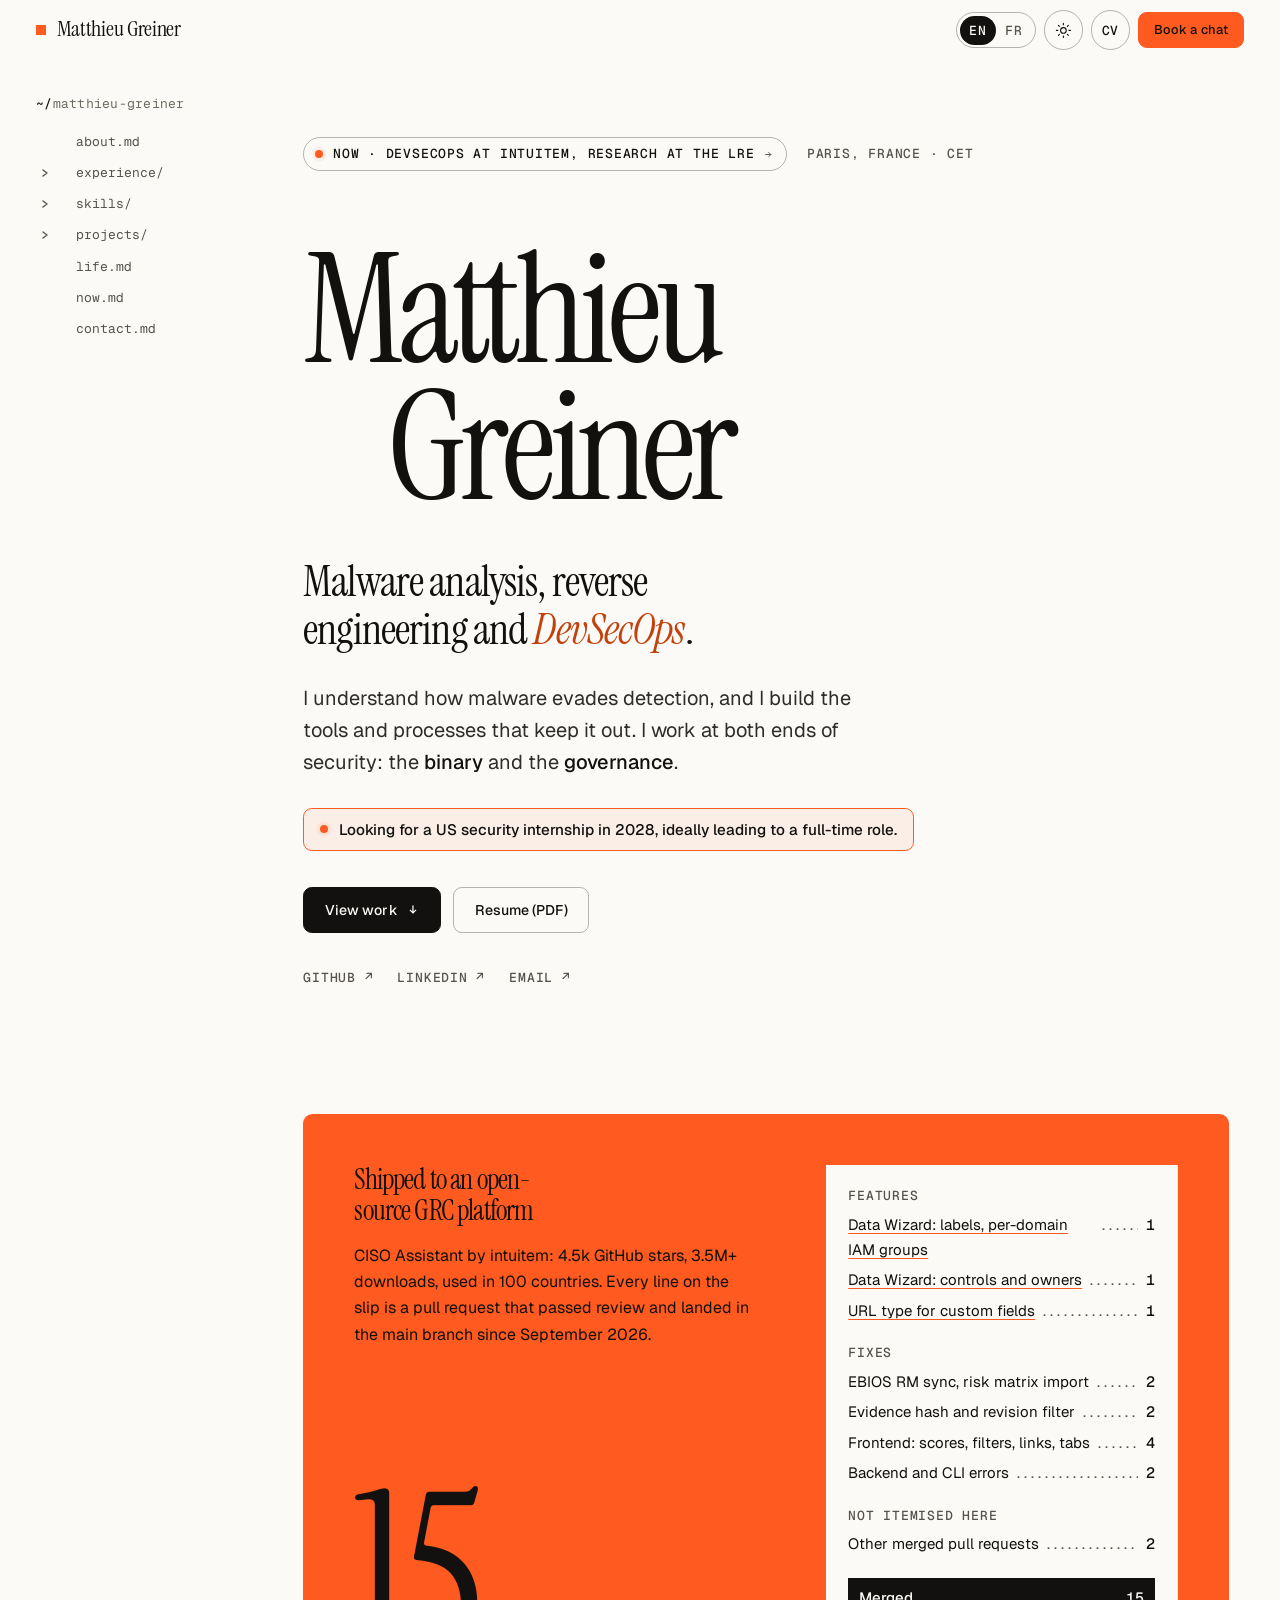
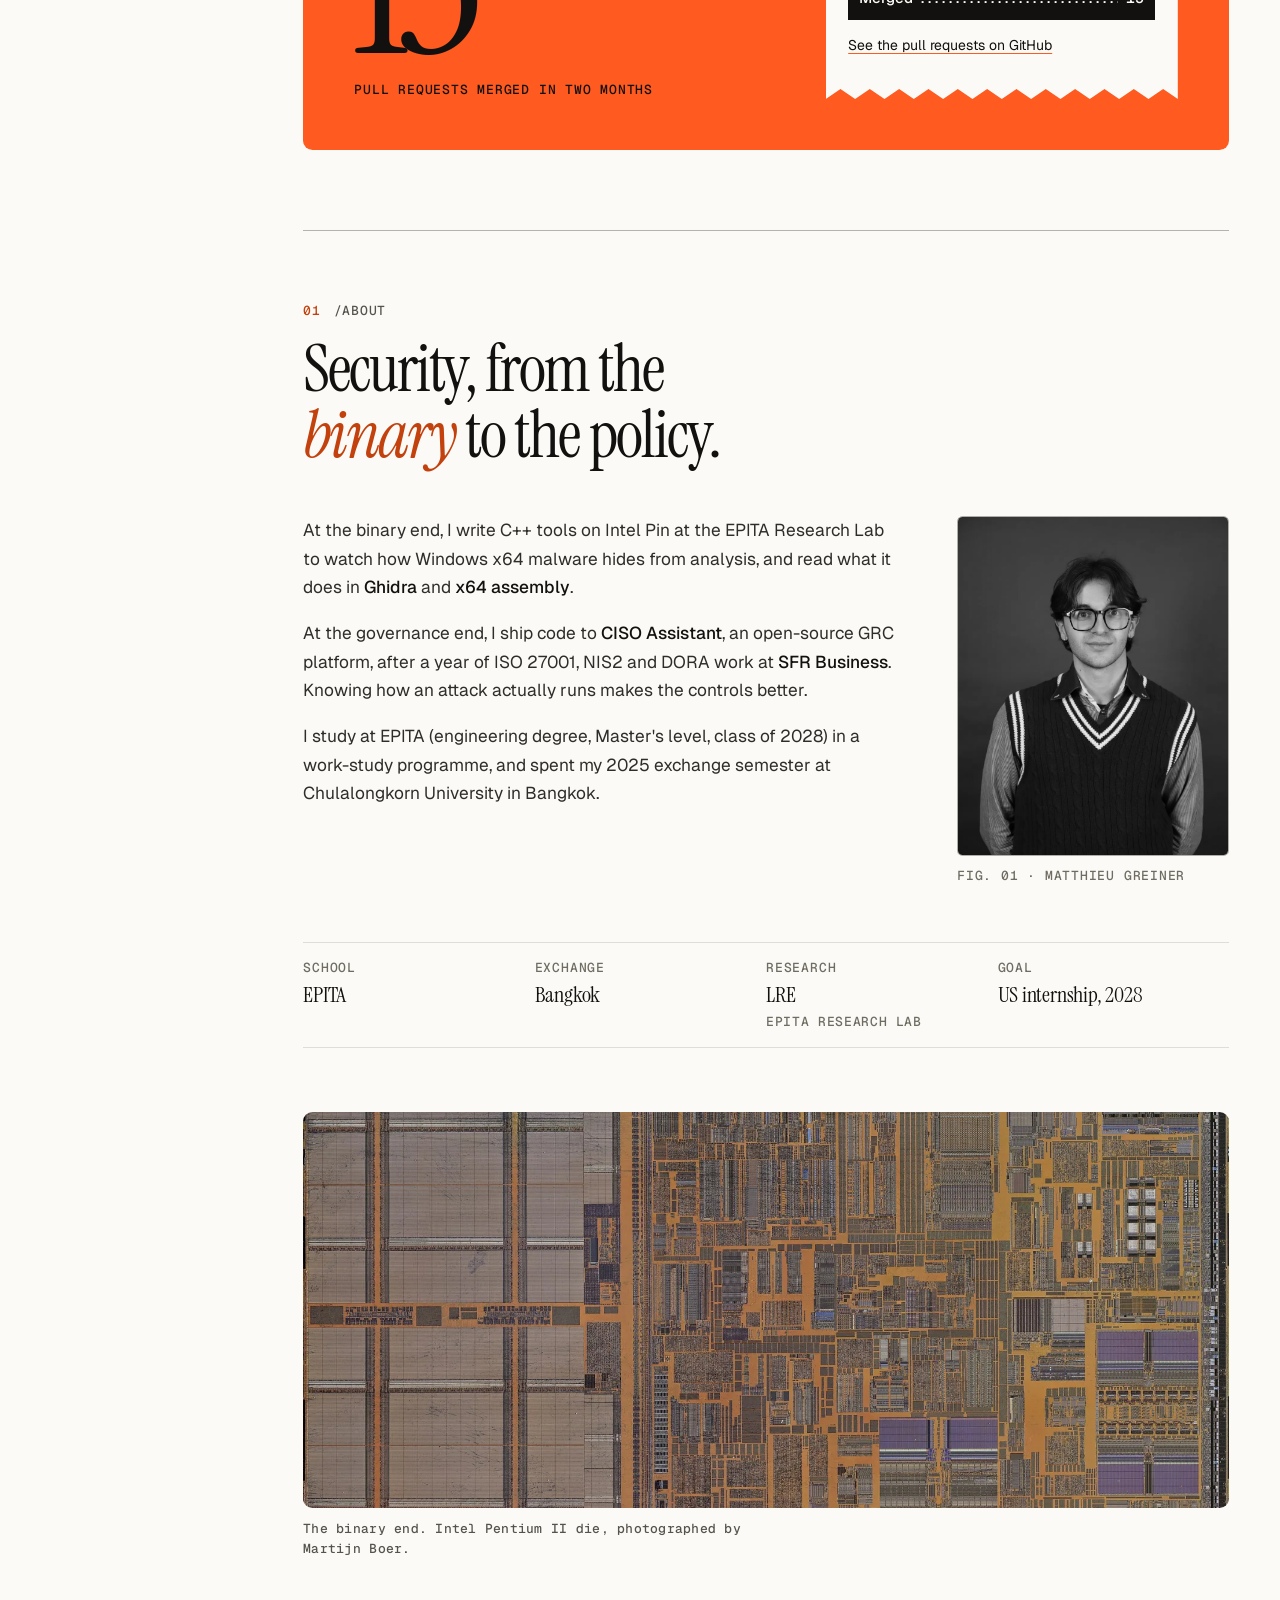
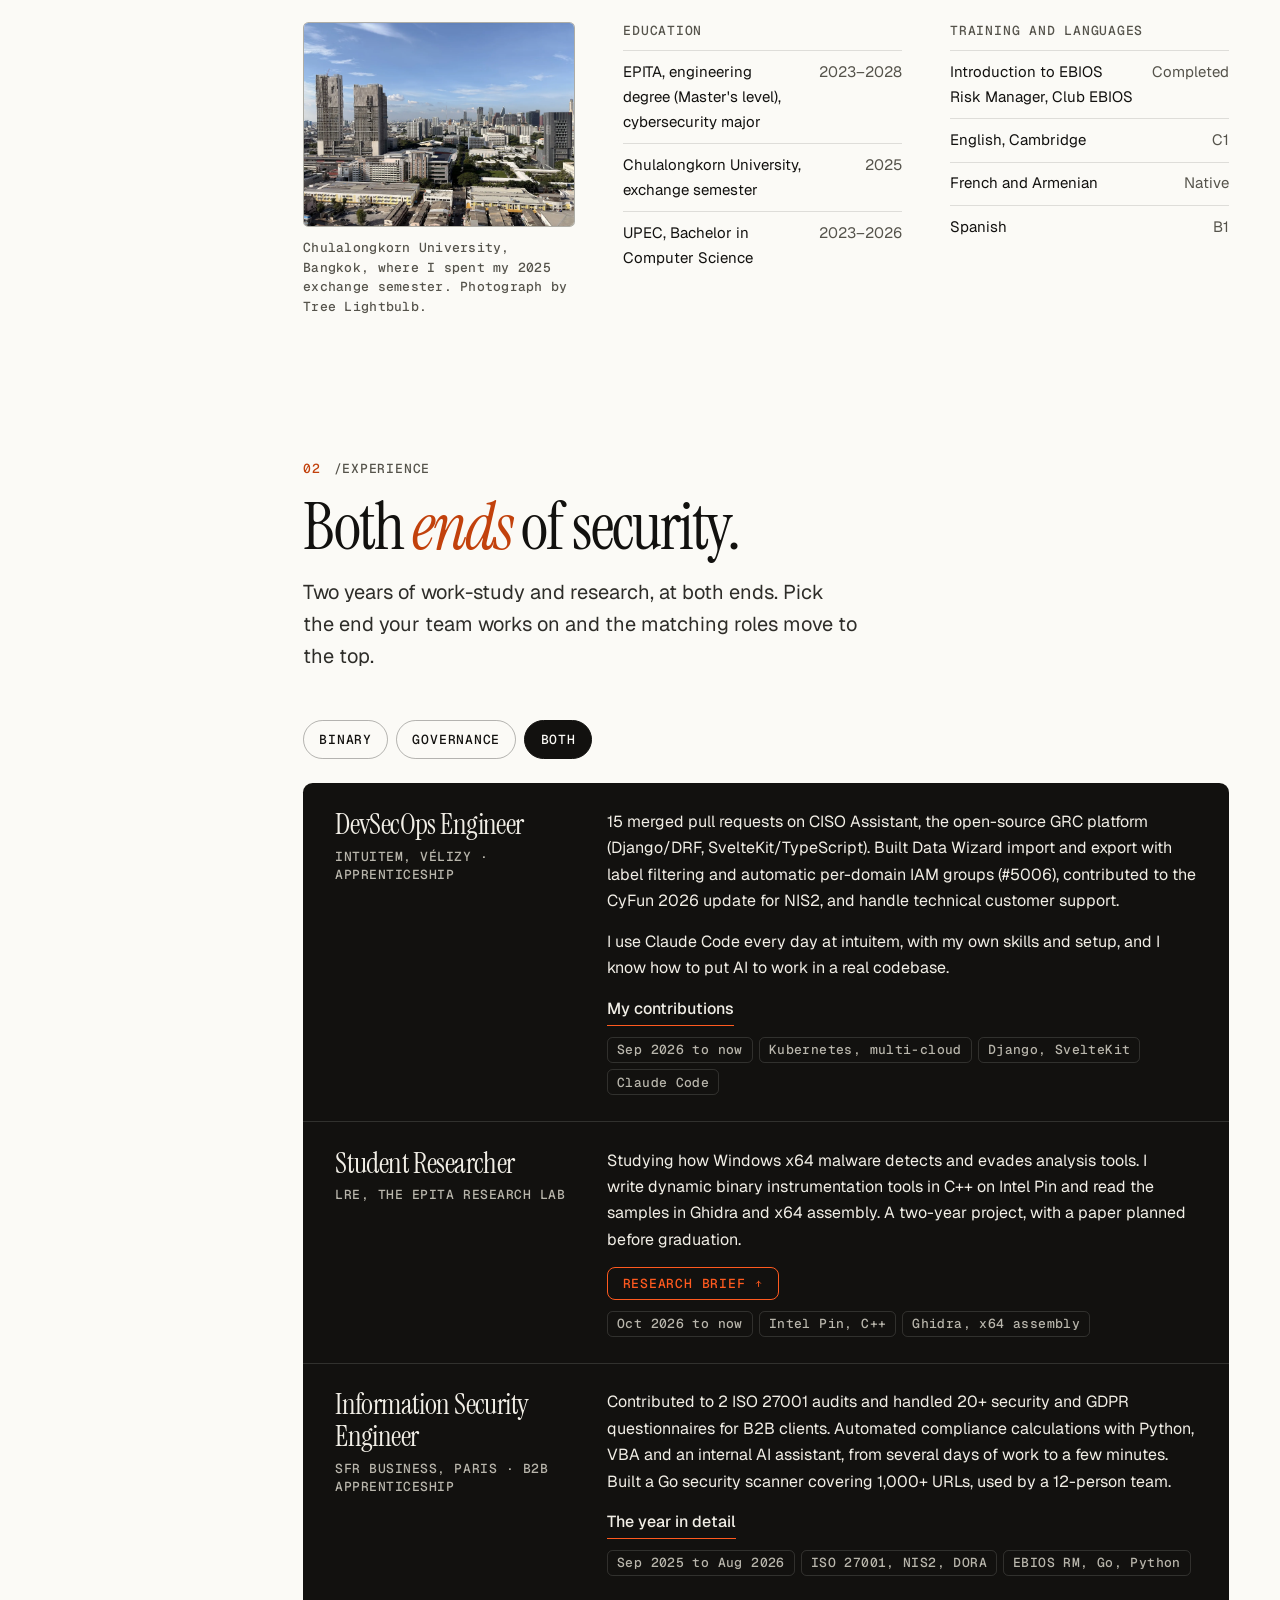
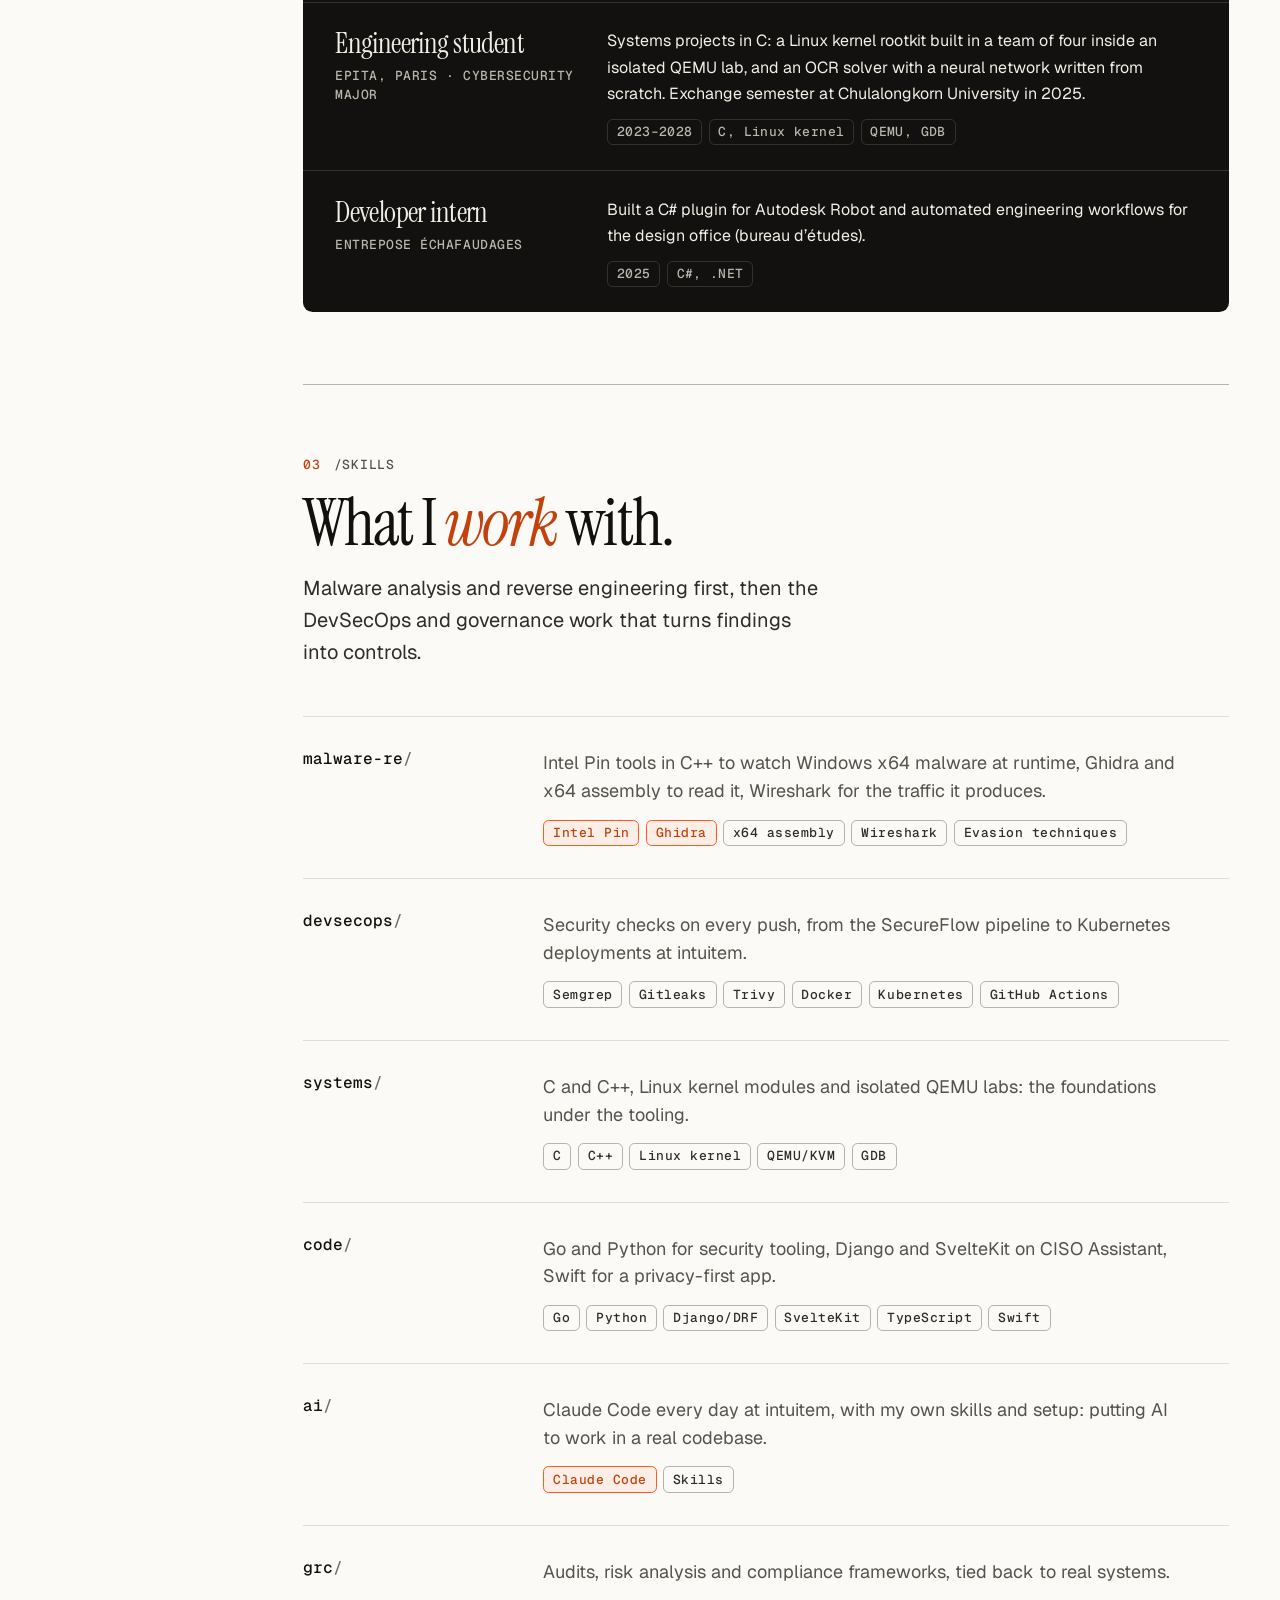
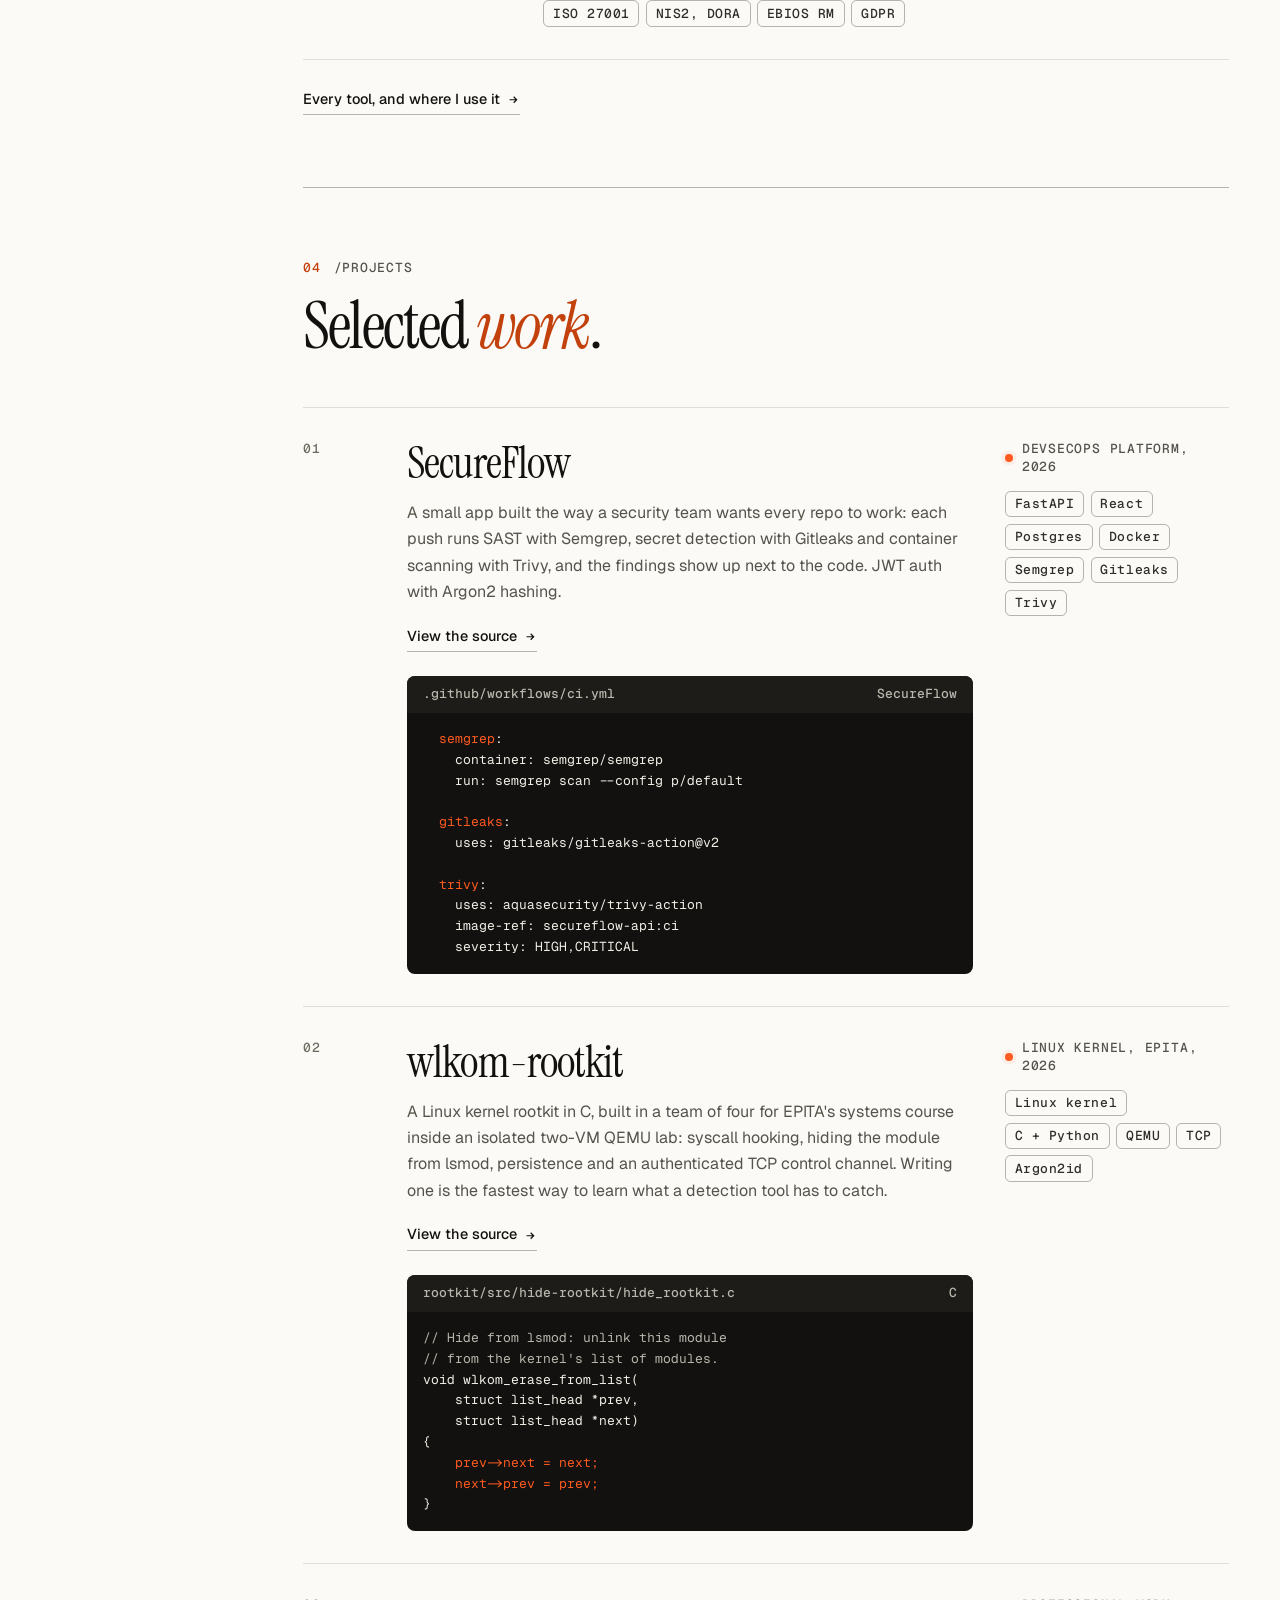
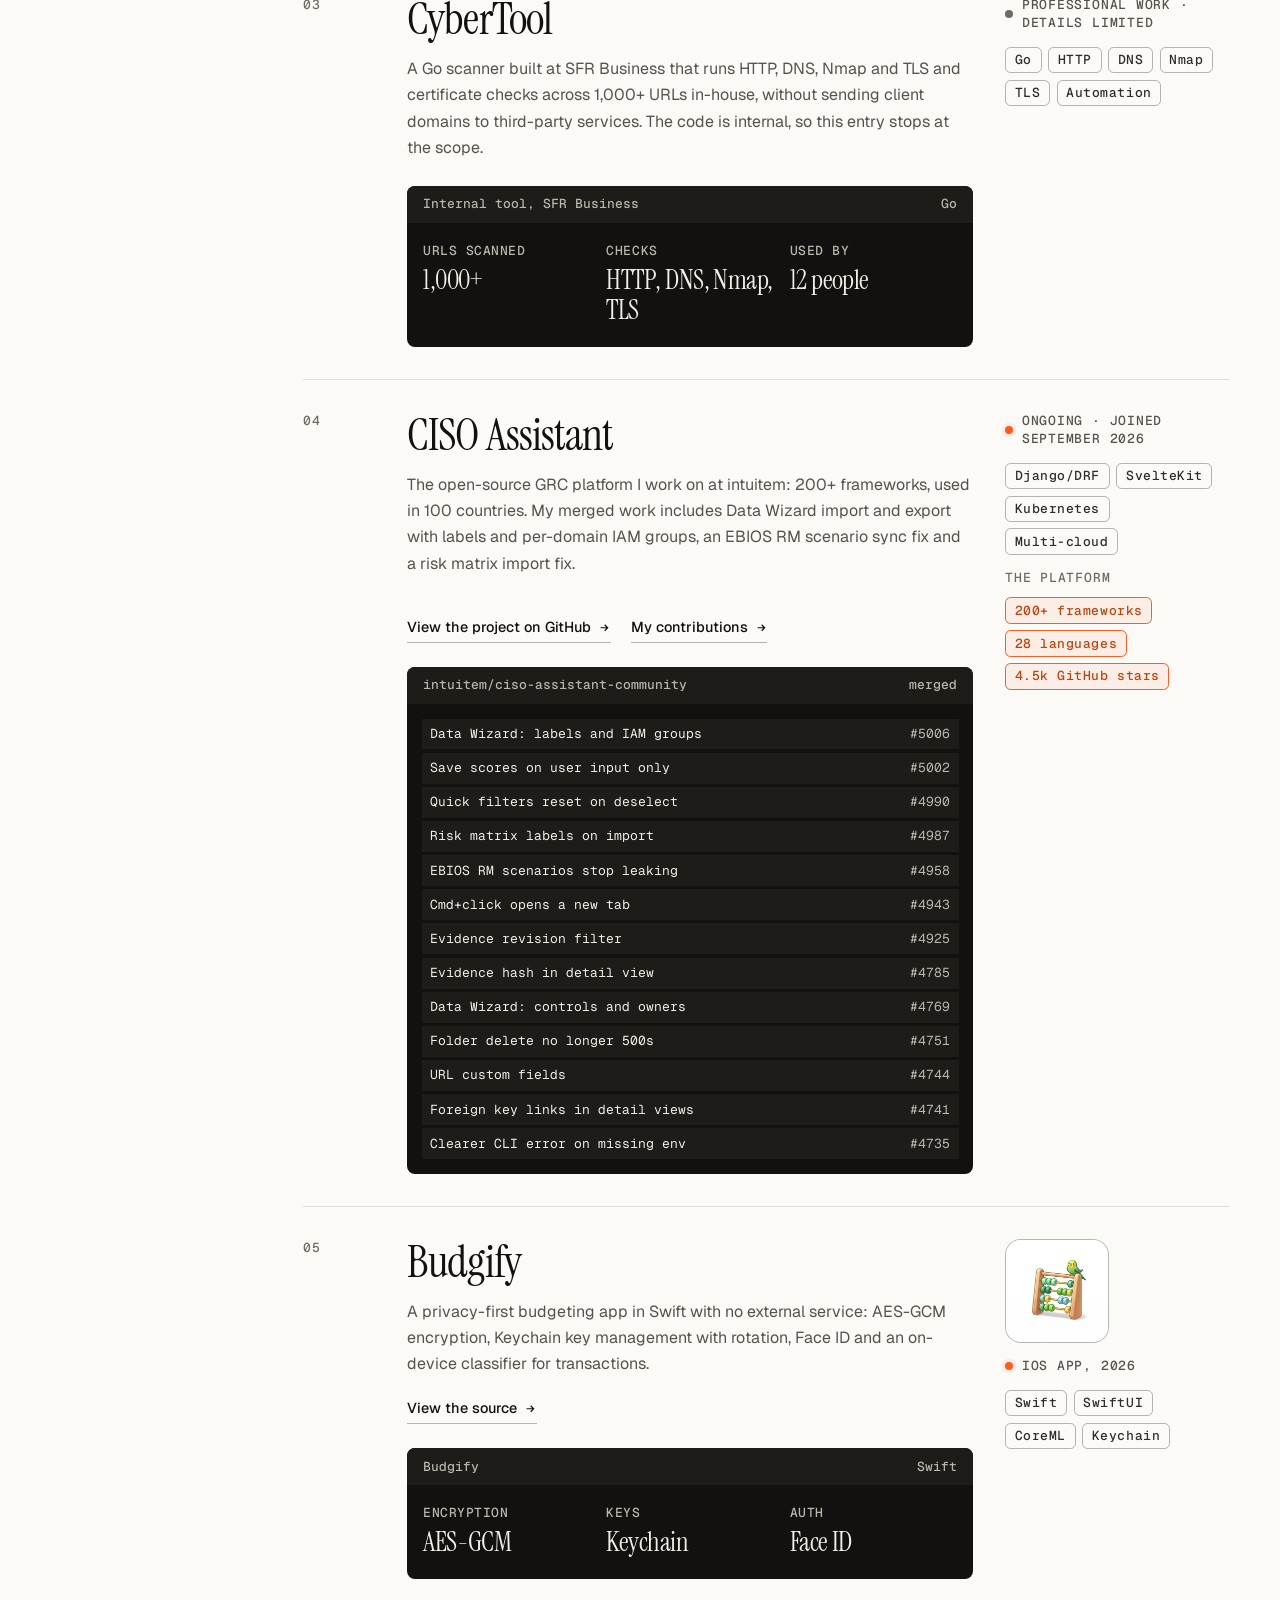
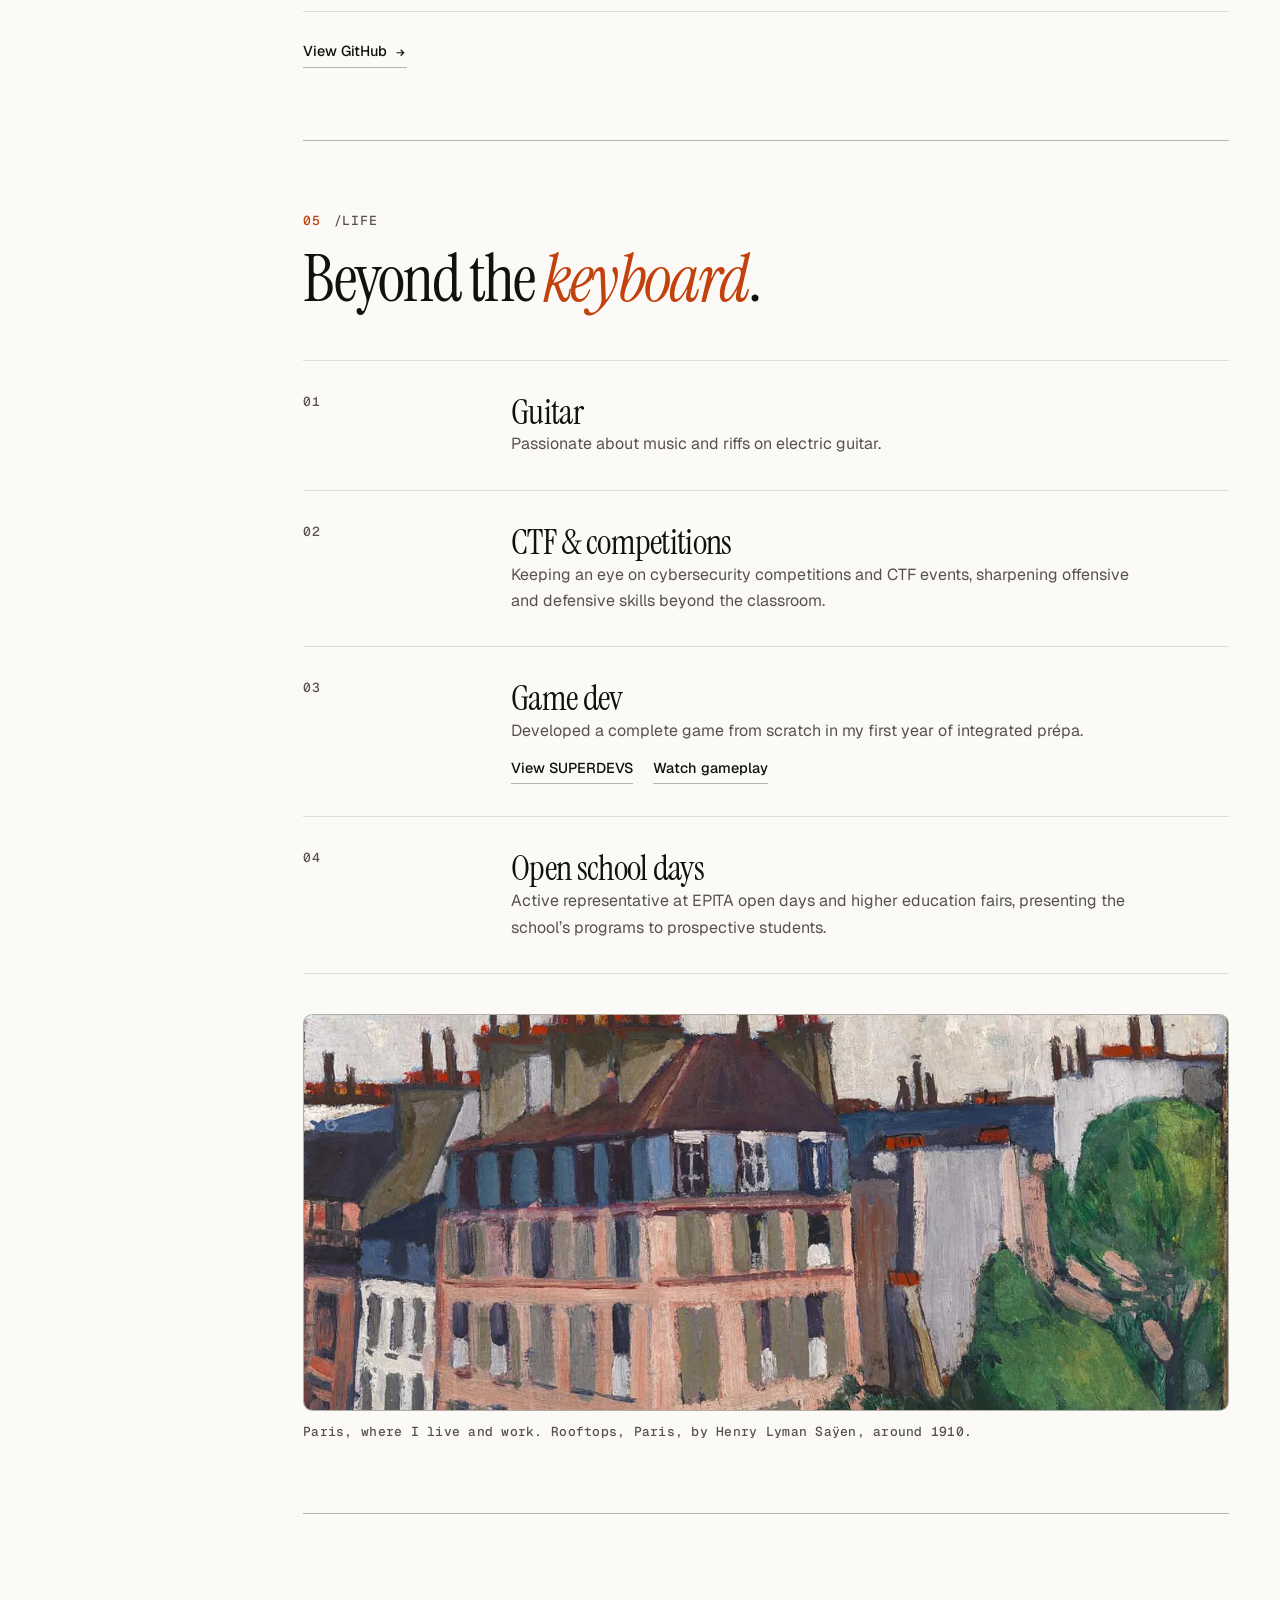
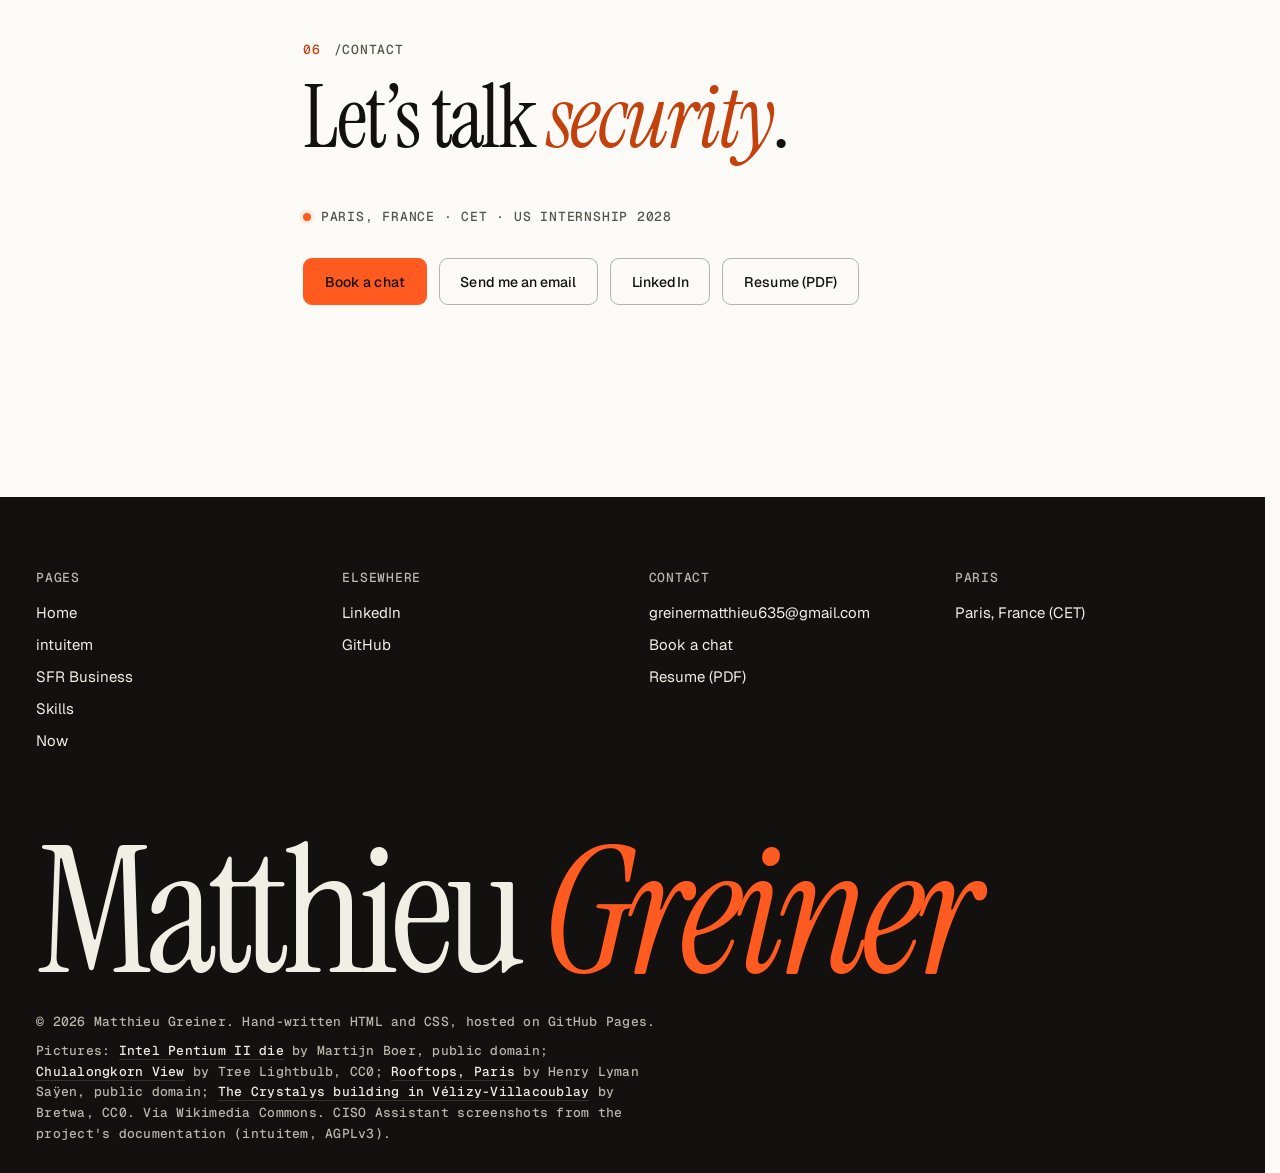
==== commit f6857fcf: "Replace the neon MG favicon with an ink M and orange mark Add an SVG favicon that follows the browse" ====
--- a/index.html
+++ b/index.html
@@ -21,7 +21,9 @@
     <meta name="twitter:title" content="Matthieu Greiner | Malware analysis, reverse engineering, DevSecOps">
     <meta name="twitter:description" content="Matthieu Greiner, EPITA security engineering student: malware analysis and reverse engineering research at the EPITA Research Lab, DevSecOps on the CISO Assistant GRC platform. Looking for a US security internship in 2028.">
     <meta name="twitter:image" content="https://matthieugreiner.com/og-image.png">
+    <link rel="icon" type="image/svg+xml" href="favicon.svg">
     <link rel="icon" type="image/png" href="favicon-512.png">
+    <link rel="apple-touch-icon" href="apple-touch-icon.png">
     <script type="application/ld+json">
     {
         "@context": "https://schema.org",
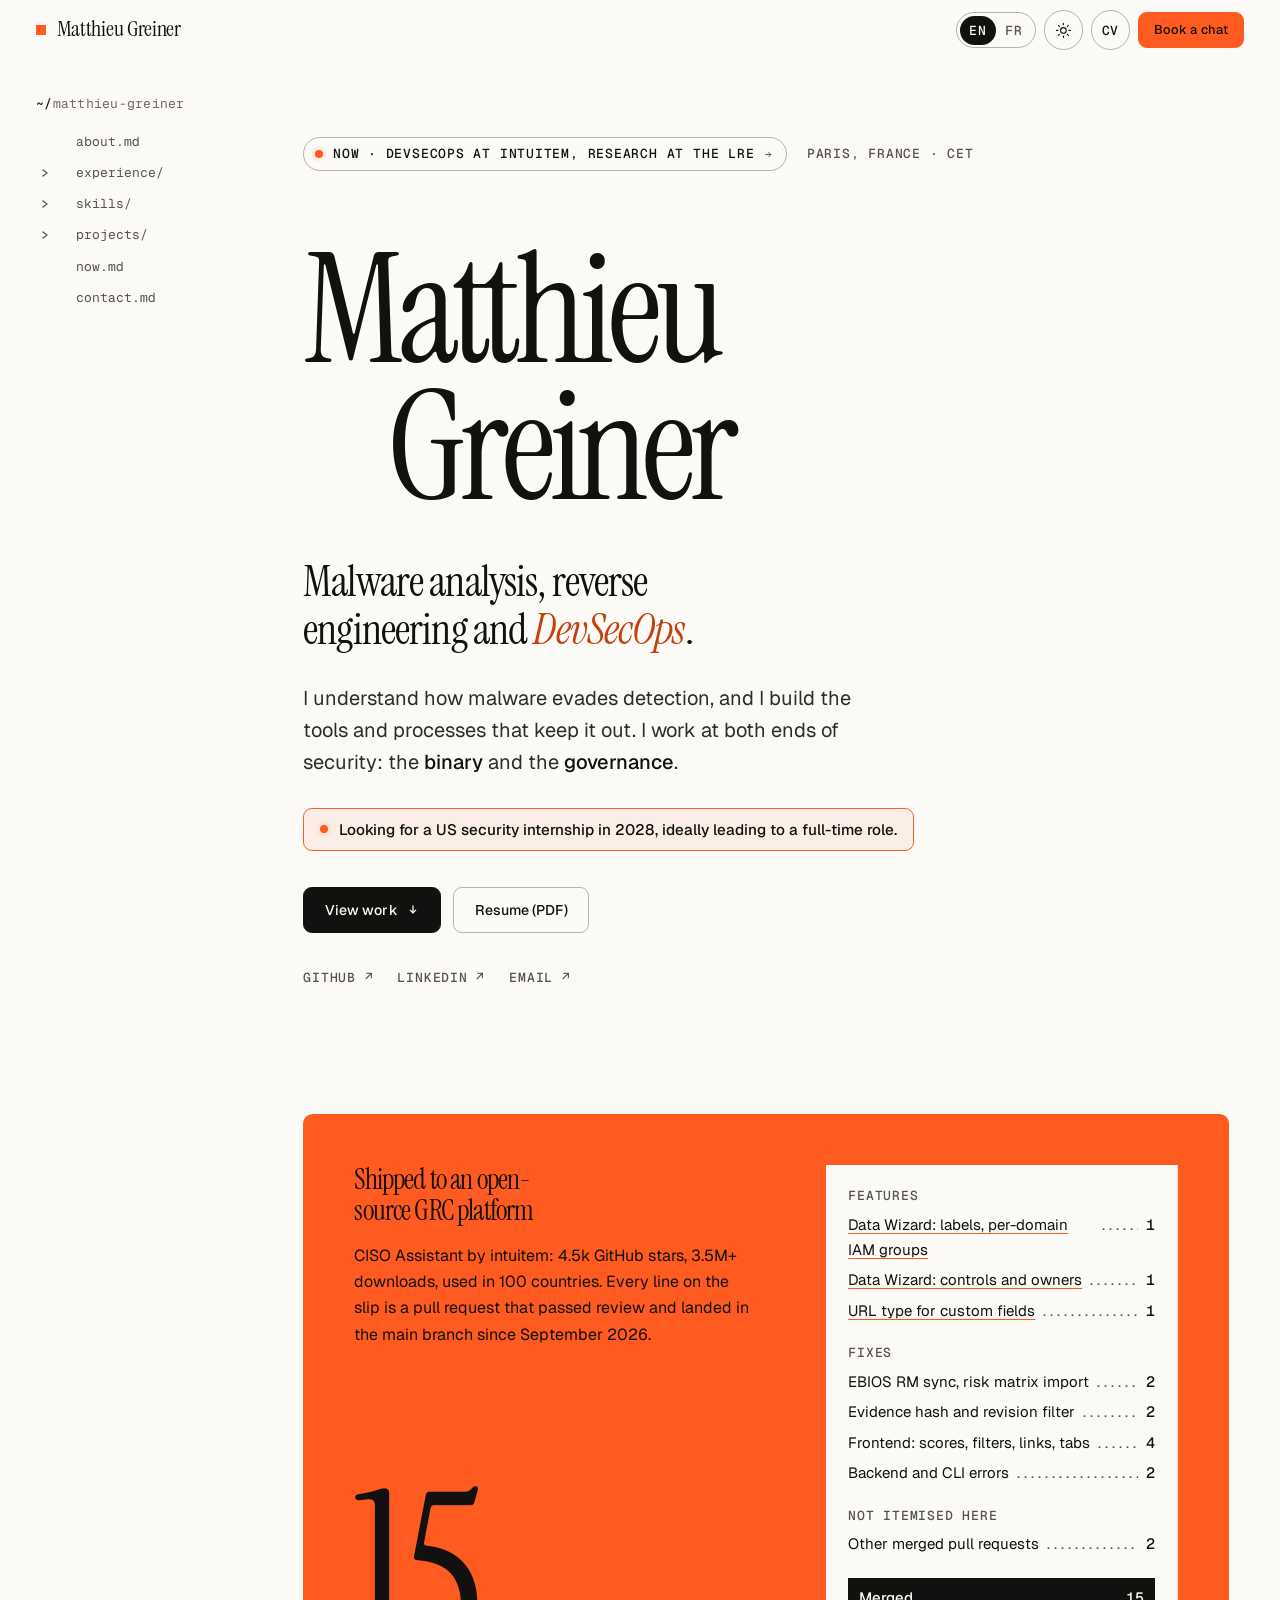
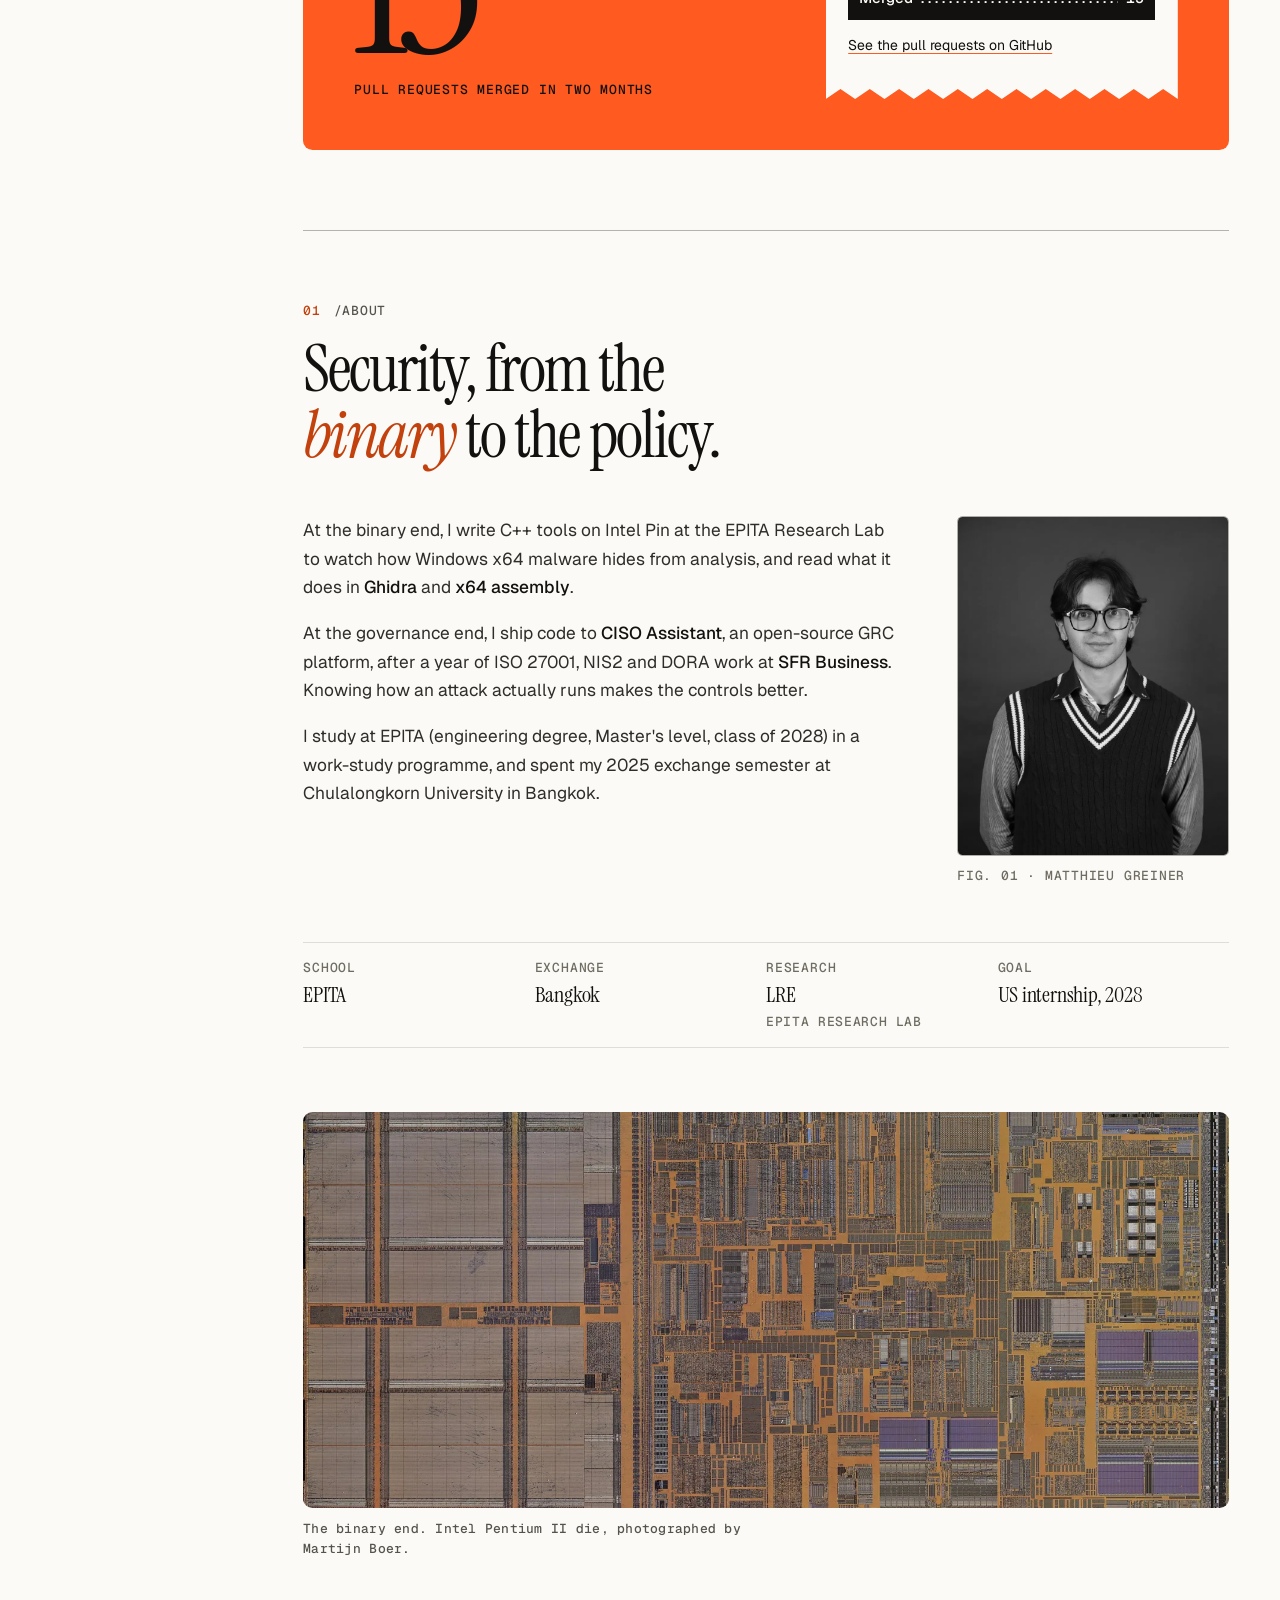
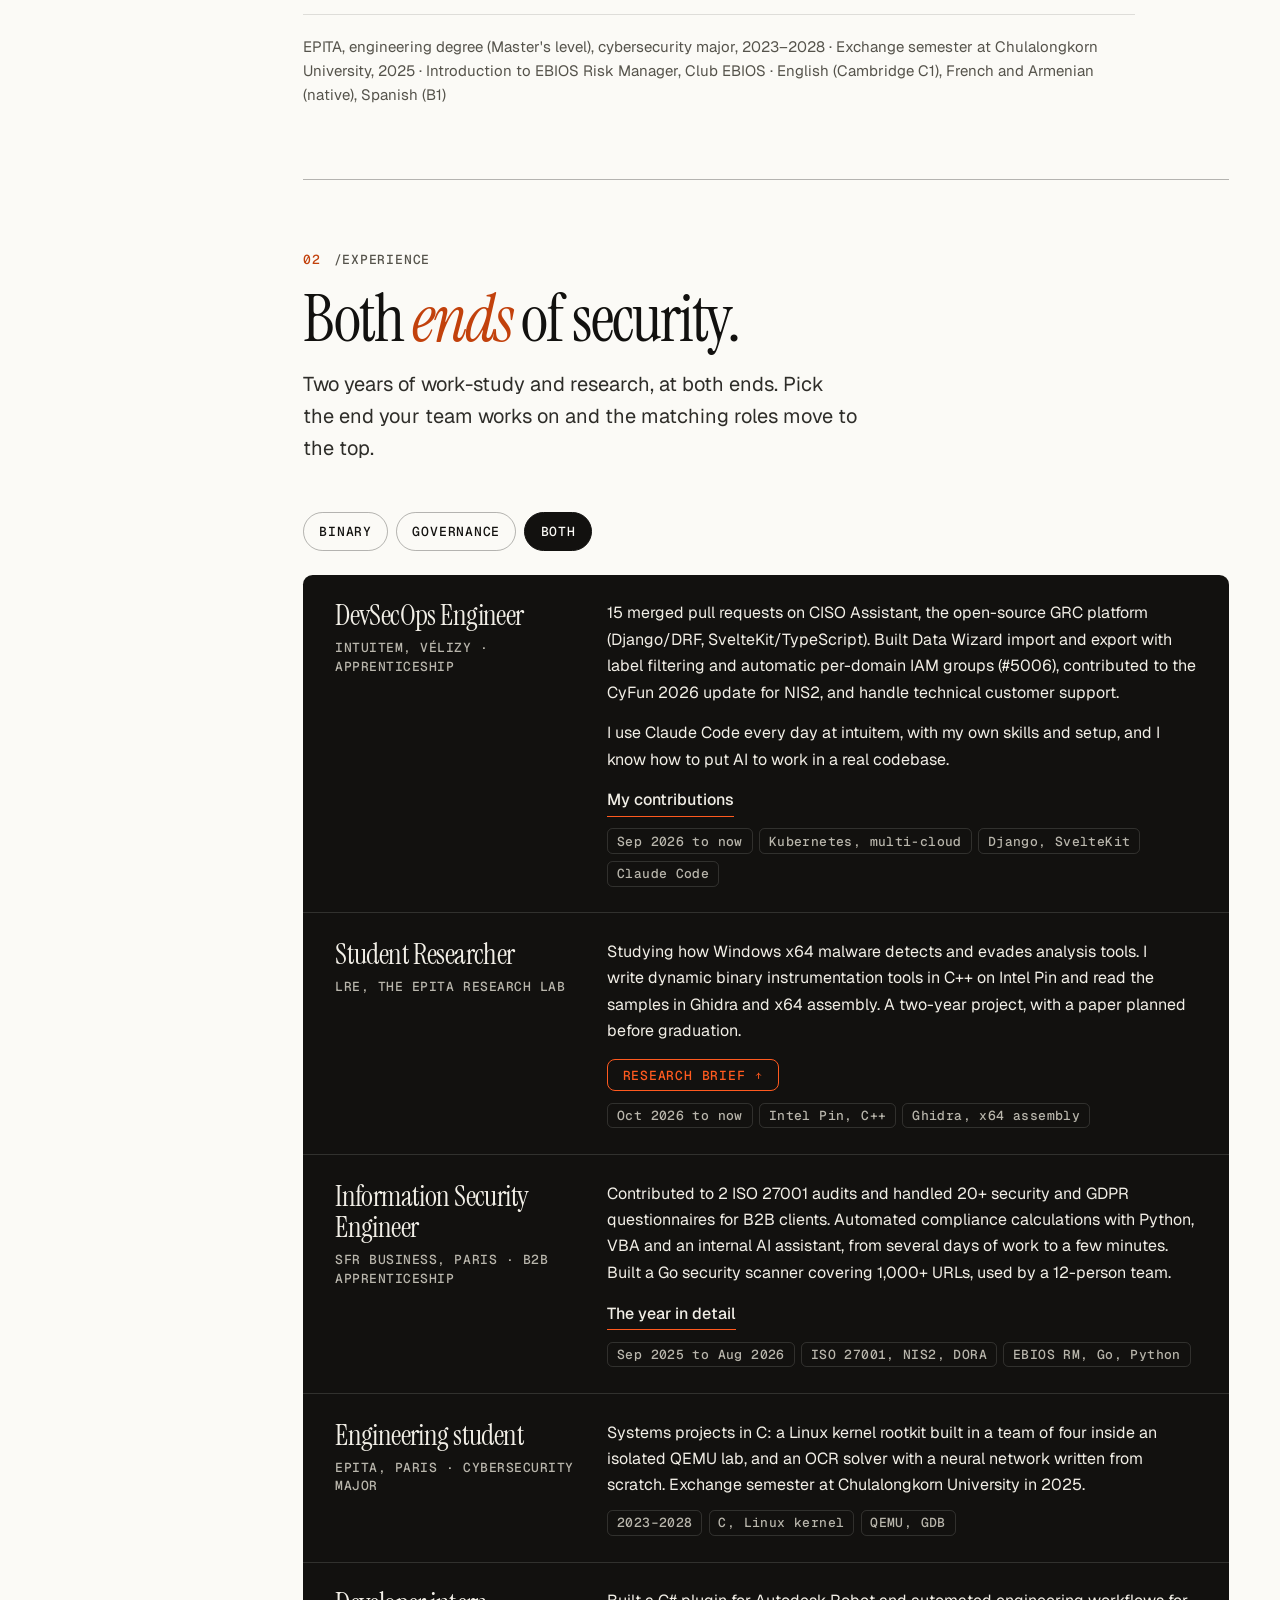
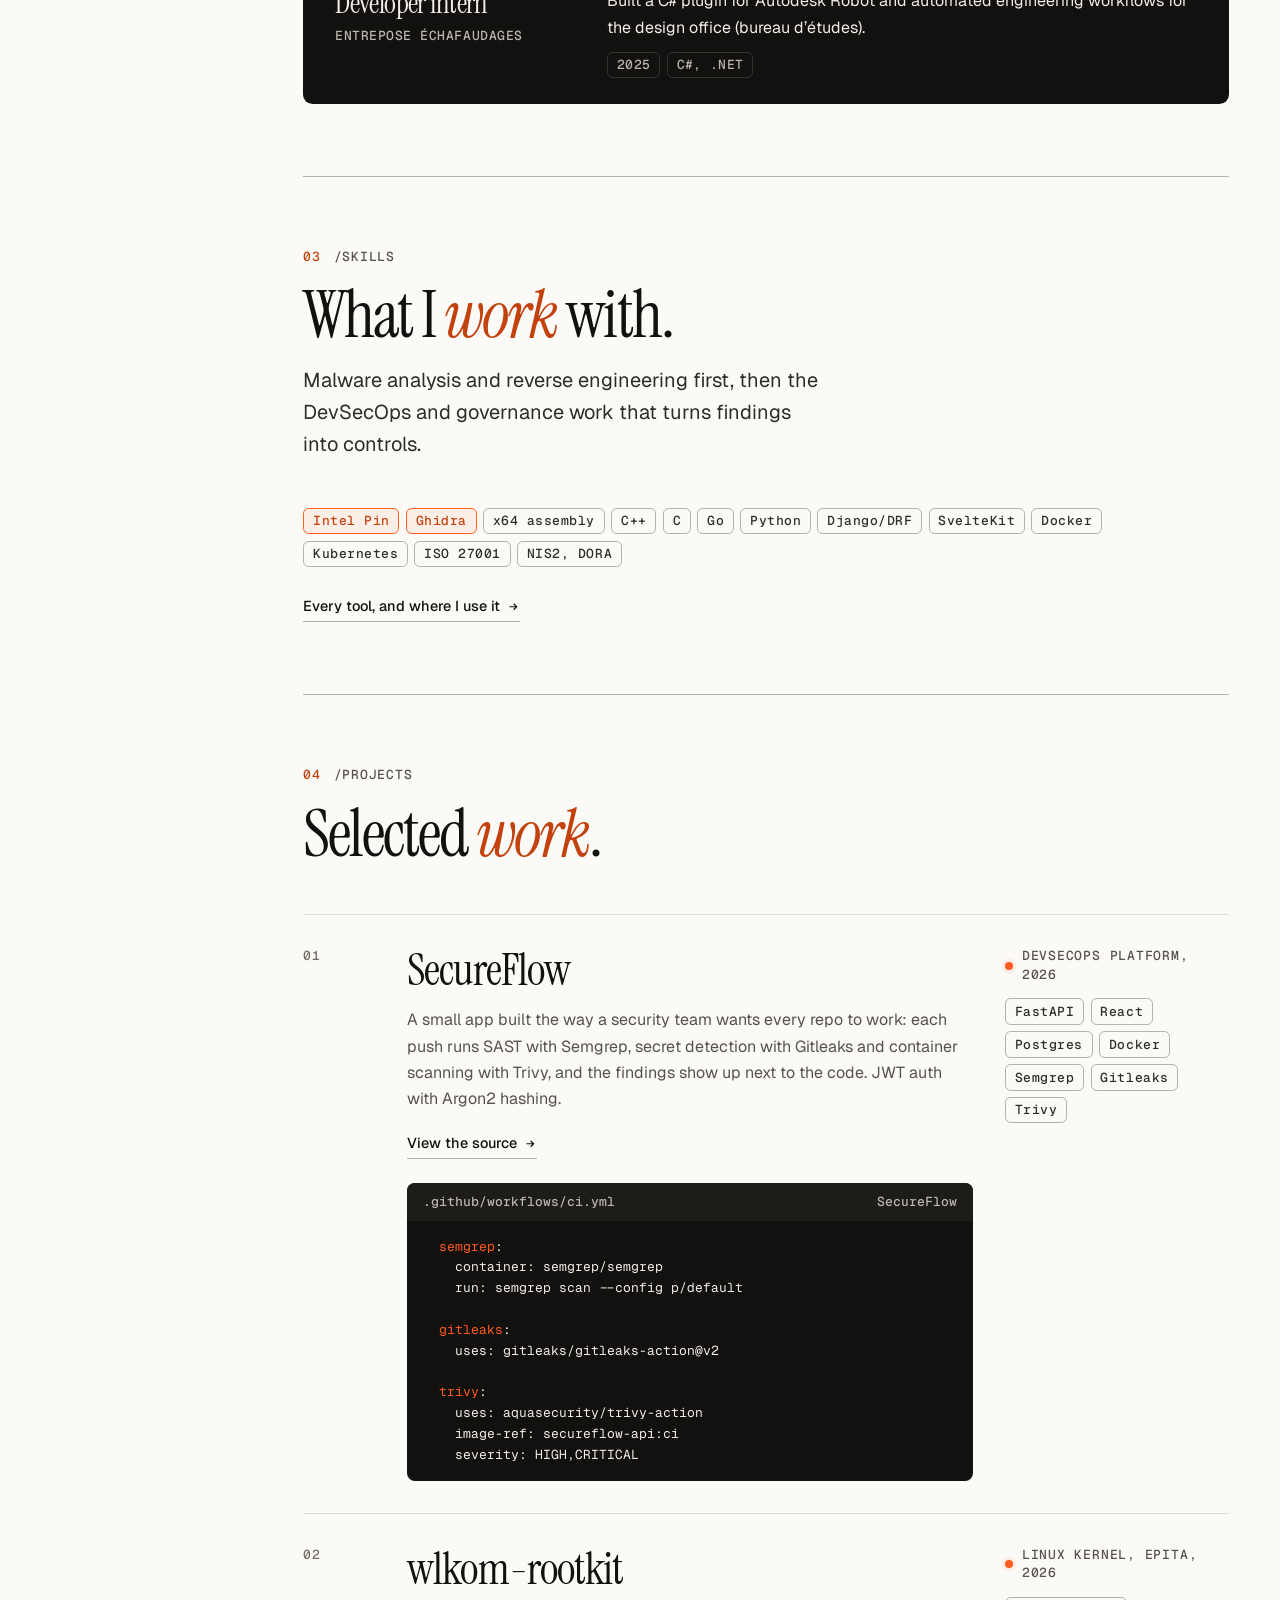
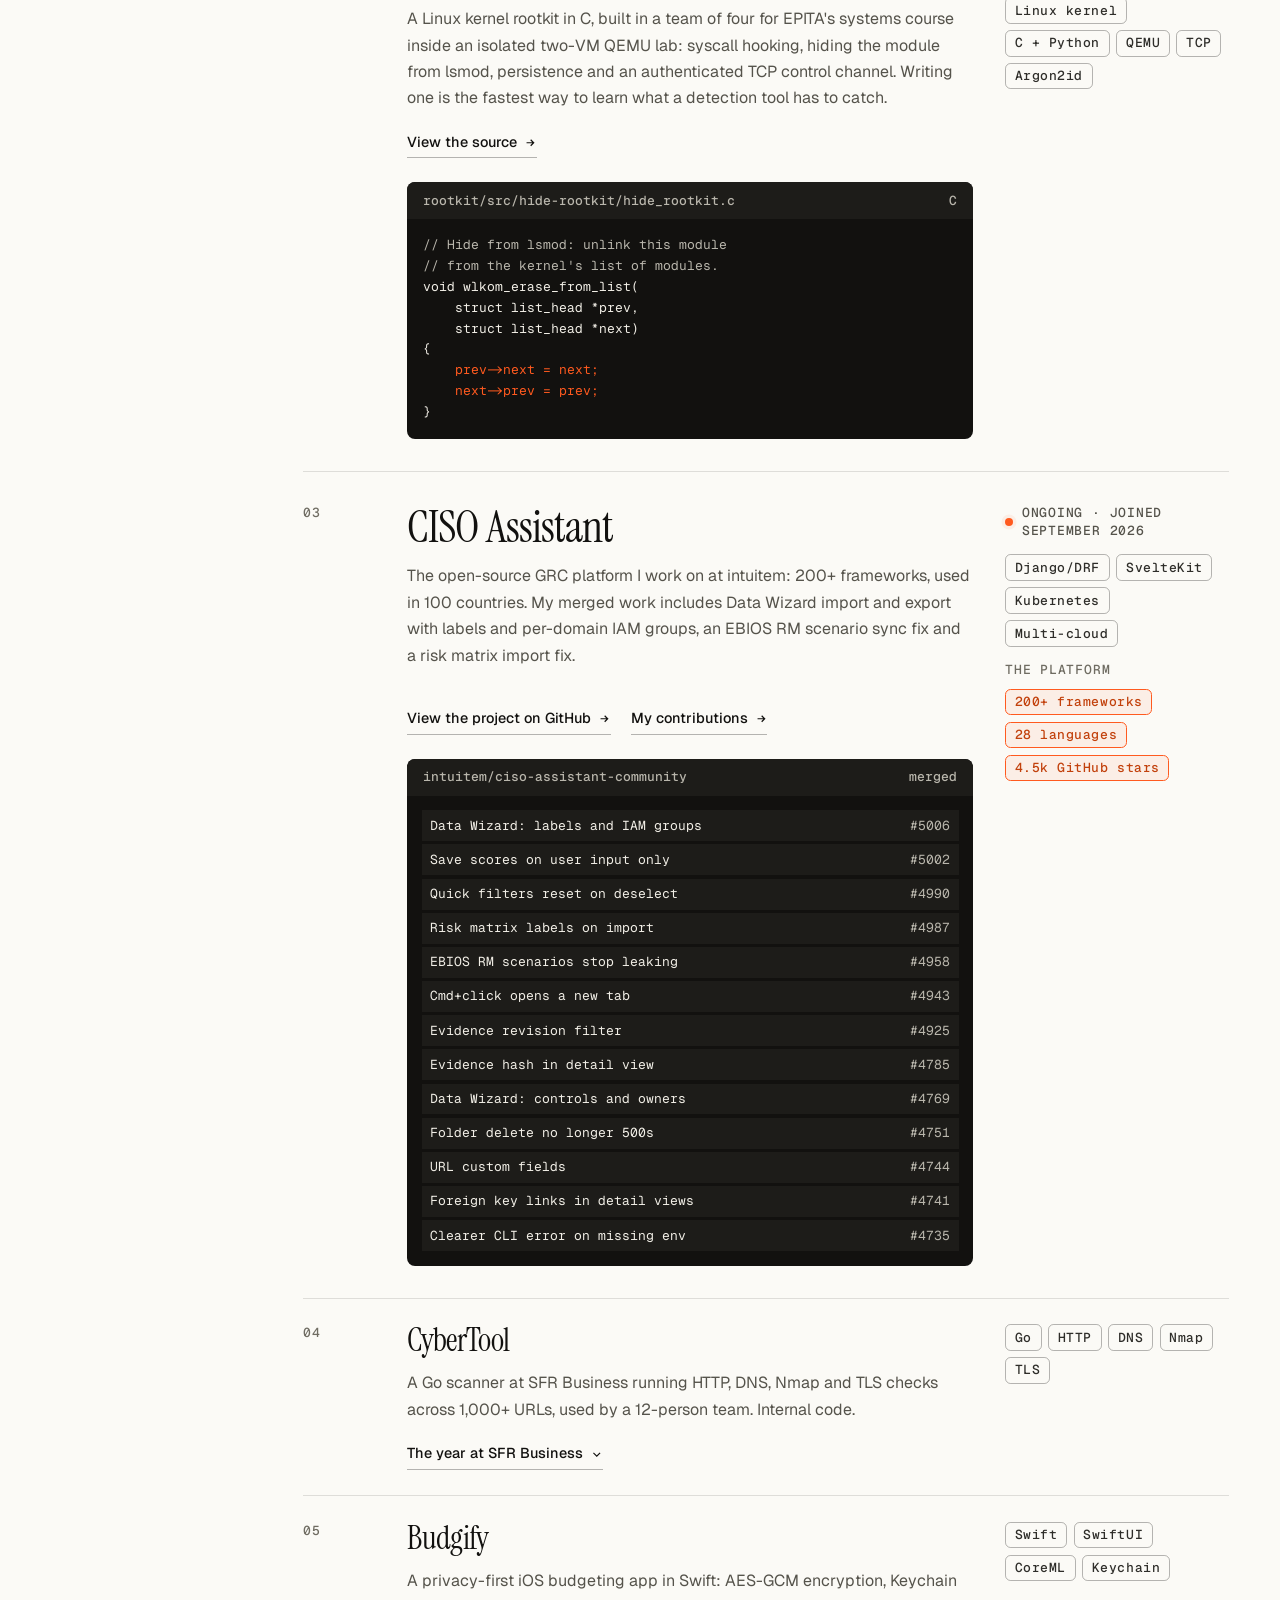
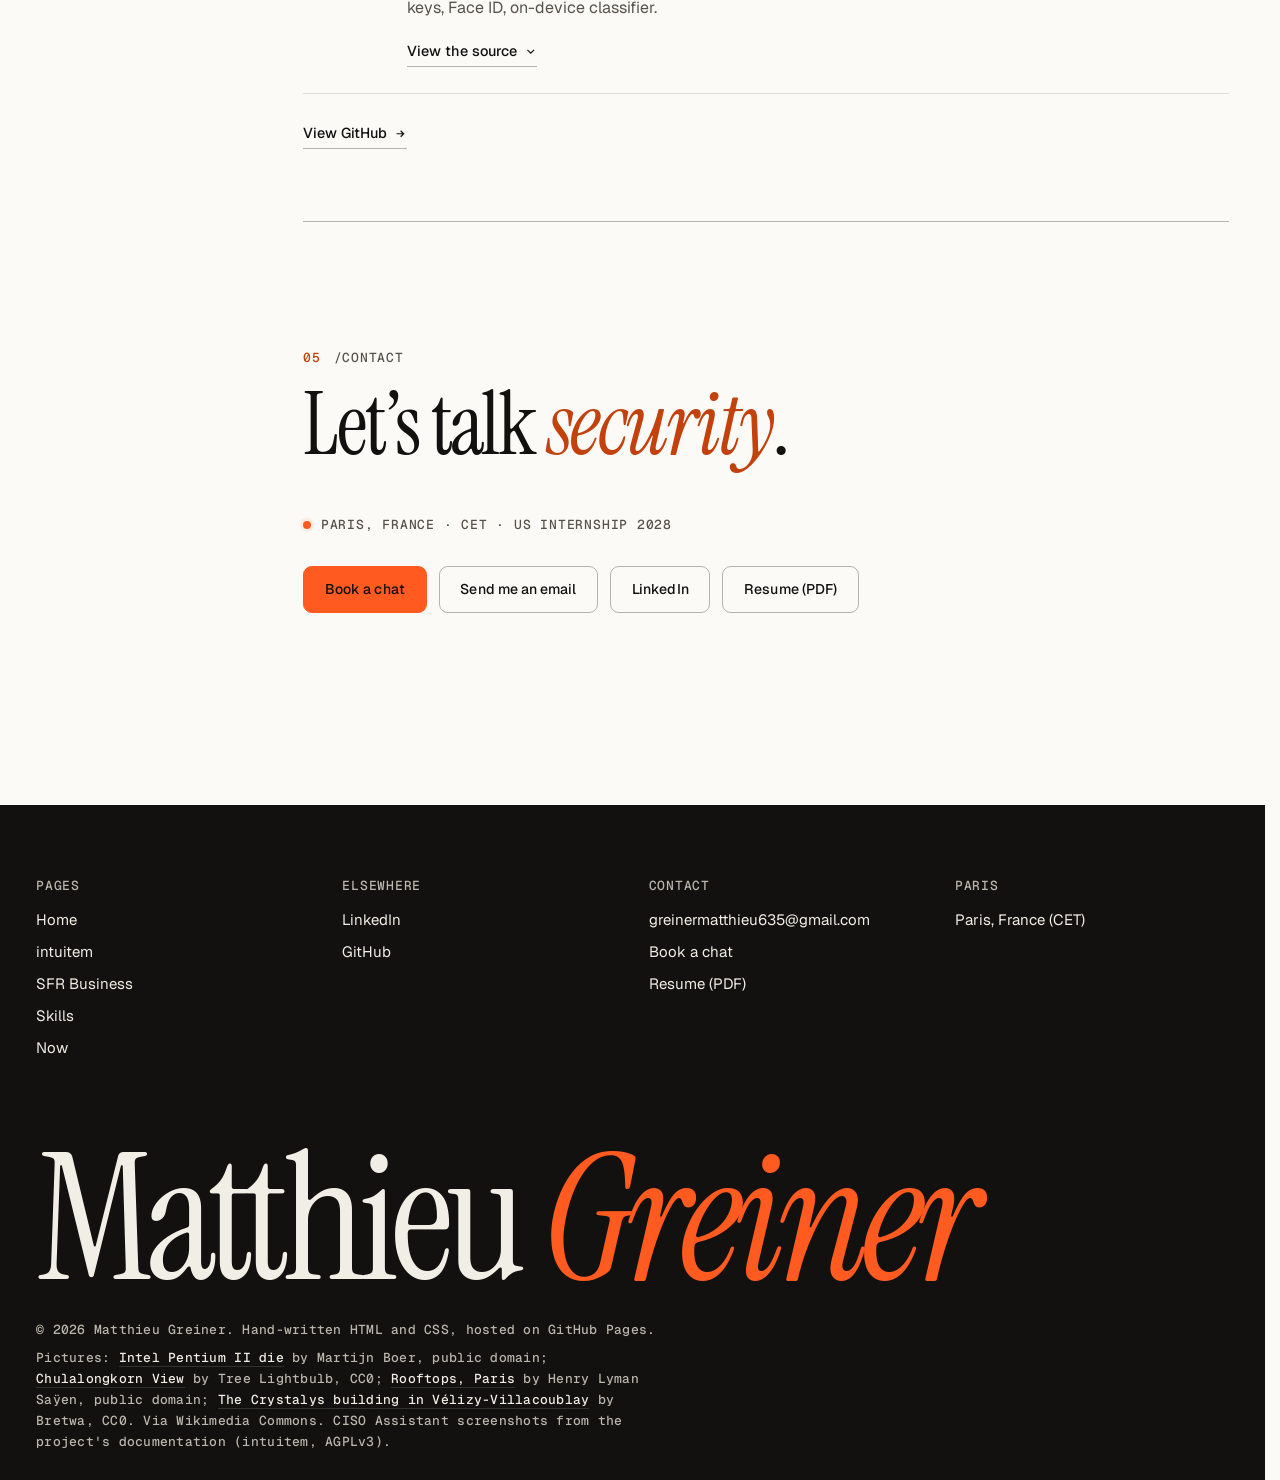
==== commit 80988867: "Trim the home page - Remove the life section and the Bangkok and Paris pictures from the home page. " ====
--- a/index.html
+++ b/index.html
@@ -21,9 +21,9 @@
     <meta name="twitter:title" content="Matthieu Greiner | Malware analysis, reverse engineering, DevSecOps">
     <meta name="twitter:description" content="Matthieu Greiner, EPITA security engineering student: malware analysis and reverse engineering research at the EPITA Research Lab, DevSecOps on the CISO Assistant GRC platform. Looking for a US security internship in 2028.">
     <meta name="twitter:image" content="https://matthieugreiner.com/og-image.png">
-    <link rel="icon" type="image/svg+xml" href="favicon.svg">
-    <link rel="icon" type="image/png" href="favicon-512.png">
-    <link rel="apple-touch-icon" href="apple-touch-icon.png">
+    <link rel="icon" type="image/svg+xml" href="favicon.svg?v=2">
+    <link rel="icon" type="image/png" href="favicon-512.png?v=2">
+    <link rel="apple-touch-icon" href="apple-touch-icon.png?v=2">
     <script type="application/ld+json">
     {
         "@context": "https://schema.org",
@@ -51,8 +51,15 @@
             try {
                 var theme = localStorage.getItem('portfolioTheme');
                 if (theme === 'dark' || theme === 'light') root.dataset.theme = theme;
+                else if (window.matchMedia && matchMedia('(prefers-color-scheme: dark)').matches) root.dataset.theme = 'dark';
                 var lang = localStorage.getItem('portfolioLanguage');
                 if (lang === 'fr' || (!lang && (navigator.language || '').toLowerCase().indexOf('fr') === 0)) root.classList.add('fr-pending');
+            } catch (e) {}
+            try {
+                if (!sessionStorage.getItem('portfolioIntro') && !location.hash && !matchMedia('(prefers-reduced-motion: reduce)').matches) {
+                    root.classList.add('intro-on');
+                    setTimeout(function () { root.classList.remove('intro-on', 'intro-release'); }, 5000);
+                }
             } catch (e) {}
         })();
     </script>
@@ -60,8 +67,16 @@
     <link rel="preconnect" href="https://fonts.gstatic.com" crossorigin>
     <link href="https://fonts.googleapis.com/css2?family=Geist:wght@300..700&family=Geist+Mono:wght@400..600&family=Instrument+Serif:ital@0;1&display=swap" rel="stylesheet">
     <link rel="stylesheet" href="site.css">
+    <link rel="shortcut icon" href="favicon.ico">
 </head>
 <body data-page="home">
+    <div class="intro" id="intro" aria-hidden="true">
+        <div class="intro-inner">
+            <div class="intro-name"><span class="intro-sq"></span><span class="intro-word" data-text="Matthieu "></span><span class="intro-word intro-it" data-text="Greiner"></span></div>
+            <div class="intro-meta mono"><span>MG / Portfolio</span><span class="intro-count">000</span></div>
+            <div class="intro-bar"><i></i></div>
+        </div>
+    </div>
     <a class="skip-link" href="#main" data-i18n="skip">Skip to content</a>
 
     <header class="bar">
@@ -121,7 +136,6 @@
                             <li class="node"><div class="trow"><span class="spacer"></span><a href="#p-budgify">budgify.md</a></div></li>
                         </ul>
                     </li>
-                    <li class="node"><div class="trow"><span class="spacer"></span><a href="#life">life.md</a></div></li>
                     <li class="node"><div class="trow"><span class="spacer"></span><a href="now.html">now.md</a></div></li>
                     <li class="node"><div class="trow"><span class="spacer"></span><a href="#contact">contact.md</a></div></li>
                 </ul>
@@ -208,31 +222,7 @@
                     <div class="frame"><img src="assets/pentium-ii-die.webp" alt="Photograph of an Intel Pentium II processor die, its copper-coloured circuits filling the frame" data-i18n-attr="alt:alt-die" width="1600" height="965" loading="lazy"></div>
                     <figcaption data-i18n="cap-die">The binary end. Intel Pentium II die, photographed by Martijn Boer.</figcaption>
                 </figure>
-                <div class="record">
-                    <figure class="pic">
-                        <div class="frame"><img src="assets/chulalongkorn-view.webp" alt="View over Chulalongkorn University and central Bangkok on a clear day" data-i18n-attr="alt:alt-chula" width="1600" height="1200" loading="lazy"></div>
-                        <figcaption data-i18n="cap-chula">Chulalongkorn University, Bangkok, where I spent my 2025 exchange semester. Photograph by Tree Lightbulb.</figcaption>
-                    </figure>
-                    <div class="record-lists" data-stagger>
-                        <div class="record-list">
-                            <h3 data-i18n="rec-edu">Education</h3>
-                            <ul>
-                                <li><span data-i18n="rec-epita">EPITA, engineering degree (Master's level), cybersecurity major</span><span>2023–2028</span></li>
-                                <li><span data-i18n="rec-chula">Chulalongkorn University, exchange semester</span><span>2025</span></li>
-                                <li><span data-i18n="rec-upec">UPEC, Bachelor in Computer Science</span><span>2023–2026</span></li>
-                            </ul>
-                        </div>
-                        <div class="record-list">
-                            <h3 data-i18n="rec-training">Training and languages</h3>
-                            <ul>
-                                <li><span data-i18n="rec-ebios">Introduction to EBIOS Risk Manager, Club EBIOS</span><span data-i18n="rec-done">Completed</span></li>
-                                <li><span data-i18n="rec-en">English, Cambridge</span><span>C1</span></li>
-                                <li><span data-i18n="rec-fr">French and Armenian</span><span data-i18n="rec-native">Native</span></li>
-                                <li><span data-i18n="rec-es">Spanish</span><span>B1</span></li>
-                            </ul>
-                        </div>
-                    </div>
-                </div>
+                <p class="edu-line reveal" data-i18n="edu-line">EPITA, engineering degree (Master's level), cybersecurity major, 2023–2028 · Exchange semester at Chulalongkorn University, 2025 · Introduction to EBIOS Risk Manager, Club EBIOS · English (Cambridge C1), French and Armenian (native), Spanish (B1)</p>
             </section>
 
             <section class="folder ends" id="experience" data-show="both" aria-labelledby="exp-title">
@@ -298,14 +288,7 @@
                     <h2 id="skills-title" data-i18n="skills-title">What I <em>work</em> with.</h2>
                     <p class="lead" data-i18n="skills-lead">Malware analysis and reverse engineering first, then the DevSecOps and governance work that turns findings into controls.</p>
                 </div>
-                <div class="dir" data-stagger>
-                    <div class="dir-row"><div class="dir-name">malware-re<span>/</span></div><div class="dir-body"><p data-i18n="d-mal">Intel Pin tools in C++ to watch Windows x64 malware at runtime, Ghidra and x64 assembly to read it, Wireshark for the traffic it produces.</p><div class="tags"><span class="tag tag-accent">Intel Pin</span><span class="tag tag-accent">Ghidra</span><span class="tag">x64 assembly</span><span class="tag">Wireshark</span><span class="tag" data-i18n="chip-evasion">Evasion techniques</span></div></div></div>
-                    <div class="dir-row"><div class="dir-name">devsecops<span>/</span></div><div class="dir-body"><p data-i18n="d-dev">Security checks on every push, from the SecureFlow pipeline to Kubernetes deployments at intuitem.</p><div class="tags"><span class="tag">Semgrep</span><span class="tag">Gitleaks</span><span class="tag">Trivy</span><span class="tag">Docker</span><span class="tag">Kubernetes</span><span class="tag">GitHub Actions</span></div></div></div>
-                    <div class="dir-row"><div class="dir-name">systems<span>/</span></div><div class="dir-body"><p data-i18n="d-sys">C and C++, Linux kernel modules and isolated QEMU labs: the foundations under the tooling.</p><div class="tags"><span class="tag">C</span><span class="tag">C++</span><span class="tag">Linux kernel</span><span class="tag">QEMU/KVM</span><span class="tag">GDB</span></div></div></div>
-                    <div class="dir-row"><div class="dir-name">code<span>/</span></div><div class="dir-body"><p data-i18n="d-code">Go and Python for security tooling, Django and SvelteKit on CISO Assistant, Swift for a privacy-first app.</p><div class="tags"><span class="tag">Go</span><span class="tag">Python</span><span class="tag">Django/DRF</span><span class="tag">SvelteKit</span><span class="tag">TypeScript</span><span class="tag">Swift</span></div></div></div>
-                    <div class="dir-row"><div class="dir-name">ai<span>/</span></div><div class="dir-body"><p data-i18n="d-ai">Claude Code every day at intuitem, with my own skills and setup: putting AI to work in a real codebase.</p><div class="tags"><span class="tag tag-accent">Claude Code</span><span class="tag" data-i18n="chip-skills">Skills</span></div></div></div>
-                    <div class="dir-row"><div class="dir-name">grc<span>/</span></div><div class="dir-body"><p data-i18n="d-grc">Audits, risk analysis and compliance frameworks, tied back to real systems.</p><div class="tags"><span class="tag">ISO 27001</span><span class="tag">NIS2, DORA</span><span class="tag">EBIOS RM</span><span class="tag">GDPR</span></div></div></div>
-                </div>
+                <div class="tags skills-tags"><span class="tag tag-accent">Intel Pin</span><span class="tag tag-accent">Ghidra</span><span class="tag">x64 assembly</span><span class="tag">C++</span><span class="tag">C</span><span class="tag">Go</span><span class="tag">Python</span><span class="tag">Django/DRF</span><span class="tag">SvelteKit</span><span class="tag">Docker</span><span class="tag">Kubernetes</span><span class="tag">ISO 27001</span><span class="tag">NIS2, DORA</span></div>
                 <a class="link-arrow dir-more" href="skills.html"><span data-i18n="skills-more">Every tool, and where I use it</span><svg class="arr" viewBox="0 0 16 16" aria-hidden="true"><path d="M3 8h9M8.5 4.5 12 8l-3.5 3.5" fill="none" stroke="currentColor" stroke-width="1.7" stroke-linecap="square"/></svg></a>
             </section>
 
@@ -360,20 +343,8 @@
                             <div class="tags"><span class="tag">Linux kernel</span><span class="tag">C + Python</span><span class="tag">QEMU</span><span class="tag">TCP</span><span class="tag">Argon2id</span></div>
                         </div>
                     </article>
-                    <article class="proj" id="p-cybertool">
+                    <article class="proj" id="p-ciso">
                         <span class="proj-num mono">03</span>
-                        <div class="proj-main">
-                            <h3 class="proj-title">CyberTool</h3>
-                            <p data-i18n="w-ct-d">A Go scanner built at SFR Business that runs HTTP, DNS, Nmap and TLS and certificate checks across 1,000+ URLs in-house, without sending client domains to third-party services. The code is internal, so this entry stops at the scope.</p>
-                            <div class="fragment is-facts" data-ui><div class="fragment-bar"><span data-i18n="w-ct-bar">Internal tool, SFR Business</span><span>Go</span></div><dl><div><dt data-i18n="w-ct-f1">URLs scanned</dt><dd>1,000+</dd></div><div><dt data-i18n="w-ct-f2">Checks</dt><dd>HTTP, DNS, Nmap, TLS</dd></div><div><dt data-i18n="w-ct-f3">Used by</dt><dd data-i18n="w-ct-f3v">12 people</dd></div></dl></div>
-                        </div>
-                        <div class="proj-side">
-                            <span class="kicker mono"><span class="dot dot-quiet"></span><span data-i18n="w-ct-k">Professional work · details limited</span></span>
-                            <div class="tags"><span class="tag">Go</span><span class="tag">HTTP</span><span class="tag">DNS</span><span class="tag">Nmap</span><span class="tag">TLS</span><span class="tag" data-i18n="cybertool-s1">Automation</span></div>
-                        </div>
-                    </article>
-                    <article class="proj" id="p-ciso">
-                        <span class="proj-num mono">04</span>
                         <div class="proj-main">
                             <h3 class="proj-title">CISO Assistant</h3>
                             <p data-i18n="w-ciso-d">The open-source GRC platform I work on at intuitem: 200+ frameworks, used in 100 countries. My merged work includes Data Wizard import and export with labels and per-domain IAM groups, an EBIOS RM scenario sync fix and a risk matrix import fix.</p>
@@ -387,46 +358,36 @@
                             <div class="tags"><span class="tag tag-accent" data-i18n="ciso-tag-fw">200+ frameworks</span><span class="tag tag-accent" data-i18n="ciso-tag-lang">28 languages</span><span class="tag tag-accent" data-i18n="ciso-tag-stars">4.5k GitHub stars</span></div>
                         </div>
                     </article>
-                    <article class="proj" id="p-budgify">
+                    <article class="proj compact" id="p-cybertool">
+                        <span class="proj-num mono">04</span>
+                        <div class="proj-main">
+                            <h3 class="proj-title">CyberTool</h3>
+                            <p data-i18n="w-ct-short">A Go scanner at SFR Business running HTTP, DNS, Nmap and TLS checks across 1,000+ URLs, used by a 12-person team. Internal code.</p>
+                            <a class="link-arrow" href="projects.html#sfr-projects"><span data-i18n="w-more">The year at SFR Business</span><svg class="arr" viewBox="0 0 16 16" aria-hidden="true"><path d="M4 6l4 4 4-4" fill="none" stroke="currentColor" stroke-width="1.7" stroke-linecap="square"/></svg></a>
+                        </div>
+                        <div class="proj-side">
+                            <div class="tags"><span class="tag">Go</span><span class="tag">HTTP</span><span class="tag">DNS</span><span class="tag">Nmap</span><span class="tag">TLS</span></div>
+                        </div>
+                    </article>
+                    <article class="proj compact" id="p-budgify">
                         <span class="proj-num mono">05</span>
                         <div class="proj-main">
                             <h3 class="proj-title">Budgify</h3>
-                            <p data-i18n="w-bg-d">A privacy-first budgeting app in Swift with no external service: AES-GCM encryption, Keychain key management with rotation, Face ID and an on-device classifier for transactions.</p>
-                            <a class="link-arrow" href="https://github.com/Spaghetto784/Budgify" target="_blank" rel="noopener noreferrer"><span data-i18n="case-view-source">View the source</span><svg class="arr" viewBox="0 0 16 16" aria-hidden="true"><path d="M3 8h9M8.5 4.5 12 8l-3.5 3.5" fill="none" stroke="currentColor" stroke-width="1.7" stroke-linecap="square"/></svg></a>
-                            <div class="fragment is-facts" data-ui><div class="fragment-bar"><span>Budgify</span><span>Swift</span></div><dl><div><dt data-i18n="w-bg-f1">Encryption</dt><dd>AES-GCM</dd></div><div><dt data-i18n="w-bg-f2">Keys</dt><dd data-i18n="w-bg-f2v">Keychain</dd></div><div><dt data-i18n="w-bg-f3">Auth</dt><dd>Face ID</dd></div></dl></div>
+                            <p data-i18n="w-bg-short">A privacy-first iOS budgeting app in Swift: AES-GCM encryption, Keychain keys, Face ID, on-device classifier.</p>
+                            <a class="link-arrow" href="https://github.com/Spaghetto784/Budgify" target="_blank" rel="noopener noreferrer"><span data-i18n="case-view-source">View the source</span><svg class="arr" viewBox="0 0 16 16" aria-hidden="true"><path d="M4 6l4 4 4-4" fill="none" stroke="currentColor" stroke-width="1.7" stroke-linecap="square"/></svg></a>
                         </div>
                         <div class="proj-side">
-                            <img class="proj-icon" src="assets/budgify-icon.webp" alt="Budgify app icon: a budgerigar perched on a wooden abacus" data-i18n-attr="alt:alt-budgify" width="800" height="800" loading="lazy">
-                            <span class="kicker mono"><span class="dot"></span><span data-i18n="w-bg-k">iOS app, 2026</span></span>
                             <div class="tags"><span class="tag">Swift</span><span class="tag">SwiftUI</span><span class="tag">CoreML</span><span class="tag">Keychain</span></div>
                         </div>
                     </article>
                 </div>
                 <a class="link-arrow dir-more" href="https://github.com/Spaghetto784" target="_blank" rel="noopener noreferrer"><span data-i18n="proj-btn-all">View GitHub</span><svg class="arr" viewBox="0 0 16 16" aria-hidden="true"><path d="M3 8h9M8.5 4.5 12 8l-3.5 3.5" fill="none" stroke="currentColor" stroke-width="1.7" stroke-linecap="square"/></svg></a>
-            </section>
-
-            <section class="folder life" id="life" aria-labelledby="life-title">
-                <span class="rule"></span>
-                <div class="folder-head">
-                    <div class="folder-tag mono"><b>05</b><span>/life</span></div>
-                    <h2 id="life-title" data-i18n="hobbies-title">Beyond the <em>keyboard</em>.</h2>
-                </div>
-                <div class="rows">
-                    <article class="row"><div class="row-meta mono">01</div><div class="row-main"><h3 data-i18n="hob-title-guitar">Guitar</h3><p class="desc" data-i18n="hob-desc-guitar">Passionate about music and riffs on electric guitar.</p></div></article>
-                    <article class="row"><div class="row-meta mono">02</div><div class="row-main"><h3 data-i18n="hob-title-ctf">CTF &amp; competitions</h3><p class="desc" data-i18n="hob-desc-ctf">Keeping an eye on cybersecurity competitions and CTF events, sharpening offensive and defensive skills beyond the classroom.</p></div></article>
-                    <article class="row"><div class="row-meta mono">03</div><div class="row-main"><h3 data-i18n="hob-title-gamedev">Game dev</h3><p class="desc" data-i18n="hob-desc-gamedev">Developed a complete game from scratch in my first year of integrated prépa.</p><div class="actions"><a class="link-arrow" href="https://github.com/CelinaMeiLin/SUPERDEVS" target="_blank" rel="noopener noreferrer"><span data-i18n="btn-devs">View SUPERDEVS</span></a><a class="link-arrow" href="https://www.youtube.com/watch?v=8WqQ1AJO_zk" target="_blank" rel="noopener noreferrer"><span data-i18n="btn-watch">Watch gameplay</span></a></div></div></article>
-                    <article class="row"><div class="row-meta mono">04</div><div class="row-main"><h3 data-i18n="hob-title-jpo">Open school days</h3><p class="desc" data-i18n="hob-desc-jpo">Active representative at EPITA open days and higher education fairs, presenting the school’s programs to prospective students.</p></div></article>
-                </div>
-                <figure class="pic contact-pic">
-                    <div class="frame"><img src="assets/rooftops-paris.webp" alt="Painting of Paris rooftops by Henry Lyman Saÿen, around 1910" data-i18n-attr="alt:alt-paris" width="1600" height="1320" loading="lazy"></div>
-                    <figcaption data-i18n="cap-paris-home">Paris, where I live and work. Rooftops, Paris, by Henry Lyman Saÿen, around 1910.</figcaption>
-                </figure>
             </section>
 
             <section class="folder contact" id="contact" aria-labelledby="contact-title">
                 <span class="rule"></span>
                 <div class="folder-head">
-                    <div class="folder-tag mono"><b>06</b><span>/contact</span></div>
+                    <div class="folder-tag mono"><b>05</b><span>/contact</span></div>
                     <h2 id="contact-title" data-i18n="contact-title">Let’s talk <em>security</em>.</h2>
                 </div>
                 <p class="loc mono"><span class="dot"></span><span data-i18n="contact-timezone">Paris, France · CET · US internship 2028</span></p>
@@ -486,6 +447,10 @@
     <script src="site.js"></script>
     <script>
         Site.i18n.register({
+            "edu-line": "EPITA, diplôme d’ingénieur (niveau Master), majeure cybersécurité, 2023–2028 · Semestre d’échange à l’université Chulalongkorn, 2025 · Introduction à la méthode EBIOS Risk Manager, Club EBIOS · Anglais (Cambridge C1), français et arménien (langues maternelles), espagnol (B1)",
+            "w-ct-short": "Un scanner en Go chez SFR Business : contrôles HTTP, DNS, Nmap et TLS sur plus de 1 000 URLs, utilisé par une équipe de 12 personnes. Code interne.",
+            "w-more": "L’année chez SFR Business",
+            "w-bg-short": "Une app de budget iOS privacy-first en Swift : chiffrement AES-GCM, clés dans le Keychain, Face ID, classifieur embarqué.",
             "exp-in-ai": "J’utilise Claude Code tous les jours chez intuitem, avec mes propres skills et ma propre configuration, et je sais mettre l’IA au travail dans une vraie base de code.",
             "d-ai": "Claude Code tous les jours chez intuitem, avec mes propres skills et ma configuration : mettre l’IA au travail dans une vraie base de code.",
             "chip-skills": "Skills",
--- a/site.css
+++ b/site.css
@@ -682,6 +682,27 @@
 .flow-step::before { content: counter(step, decimal-leading-zero); flex: none; color: var(--accent-ink); font: 500 0.8125rem/1 var(--mono); letter-spacing: 0.06em; }
 .flow-step strong { display: block; font: 400 1.25rem/1.15 var(--serif); letter-spacing: -0.01em; }
 .flow-step span { display: block; margin-top: 0.2rem; color: var(--muted); font-size: 0.85rem; }
+
+/* ───────── Intro: first visit of the session, home page only ───────── */
+
+.intro { display: none; position: fixed; inset: 0; z-index: 1000; place-items: center; background: var(--bg); color: var(--ink); transition: transform 0.7s cubic-bezier(0.77, 0, 0.175, 1); will-change: transform; }
+.intro-on .intro { display: grid; }
+.intro-on { overflow: hidden; }
+.intro-inner { display: grid; gap: 1.4rem; width: min(86vw, 40rem); transition: transform 0.7s cubic-bezier(0.77, 0, 0.175, 1), opacity 0.45s ease; }
+.intro-name { display: flex; align-items: center; font: 400 clamp(2.5rem, 9.5vw, 5.75rem)/1 var(--serif); letter-spacing: -0.035em; white-space: pre; }
+.intro-word { display: inline-flex; overflow: hidden; padding-bottom: 0.14em; margin-bottom: -0.14em; }
+.intro-it { font-style: italic; color: var(--accent-ink); }
+.intro-ch { display: inline-block; animation: rise 0.9s var(--ease-out) backwards; animation-delay: calc(var(--i) * 38ms + 120ms); }
+.intro-sq { flex: none; width: 0.26em; height: 0.26em; margin-right: 0.22em; background: var(--accent); animation: intro-sq 0.8s var(--ease-out) backwards; }
+@keyframes intro-sq { from { transform: scale(0.3) rotate(-90deg); opacity: 0; } to { transform: none; opacity: 1; } }
+.intro-meta { display: flex; justify-content: space-between; color: var(--muted); animation: fade-up 0.8s var(--ease-out) 0.35s backwards; }
+.intro-count { font-variant-numeric: tabular-nums; color: var(--ink); }
+.intro-bar { height: 1px; background: var(--line); animation: fade-up 0.8s var(--ease-out) 0.35s backwards; }
+.intro-bar i { display: block; height: 100%; background: var(--accent); transform: scaleX(0); transform-origin: left; }
+.intro-out { transform: translateY(-100%); }
+.intro-out .intro-inner { transform: translateY(-12vh); opacity: 0; }
+.intro-on .hero-name .line > span, .intro-on [data-enter] { animation-play-state: paused; }
+.intro-on.intro-release .hero-name .line > span, .intro-on.intro-release [data-enter] { animation-play-state: running; }
 
 /* ───────── Transitions & preferences ───────── */
 
@@ -914,3 +935,7 @@
 .proj-main .actions { margin-top: 1.2rem; }
 .proj > *, .end-row > *, .dir-row > *, .about > *, .record > * { min-width: 0; }
 .skill-group li, .ledger-row { overflow-wrap: anywhere; }
+.edu-line { margin-top: clamp(2rem, 5vw, 3rem); padding-top: 1.25rem; border-top: 1px solid var(--line); max-width: 52rem; color: var(--muted); font-size: 0.9375rem; line-height: 1.6; }
+.skills-tags { margin-top: 0.5rem; max-width: 52rem; }
+.proj.compact { padding-block: 1.6rem; }
+.proj.compact .proj-title { font-size: clamp(1.5rem, 1.2rem + 1vw, 2rem); }
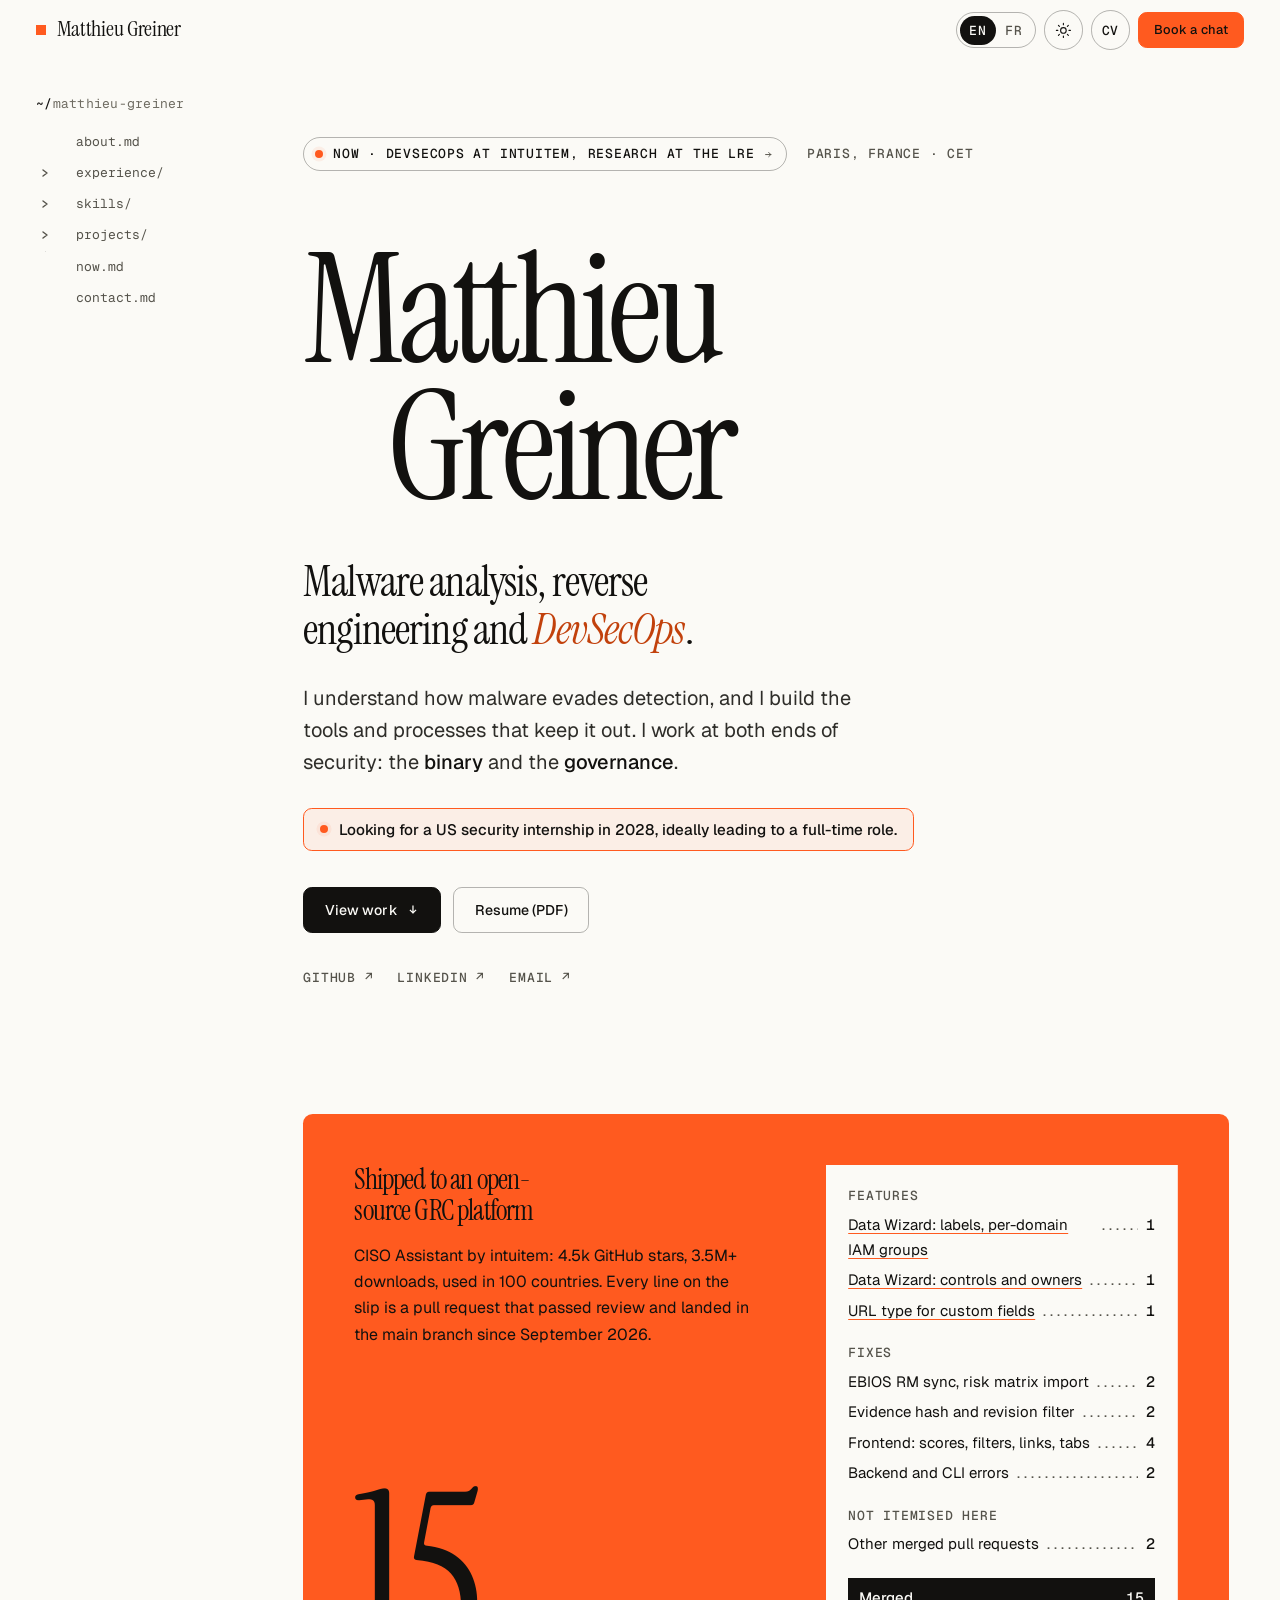
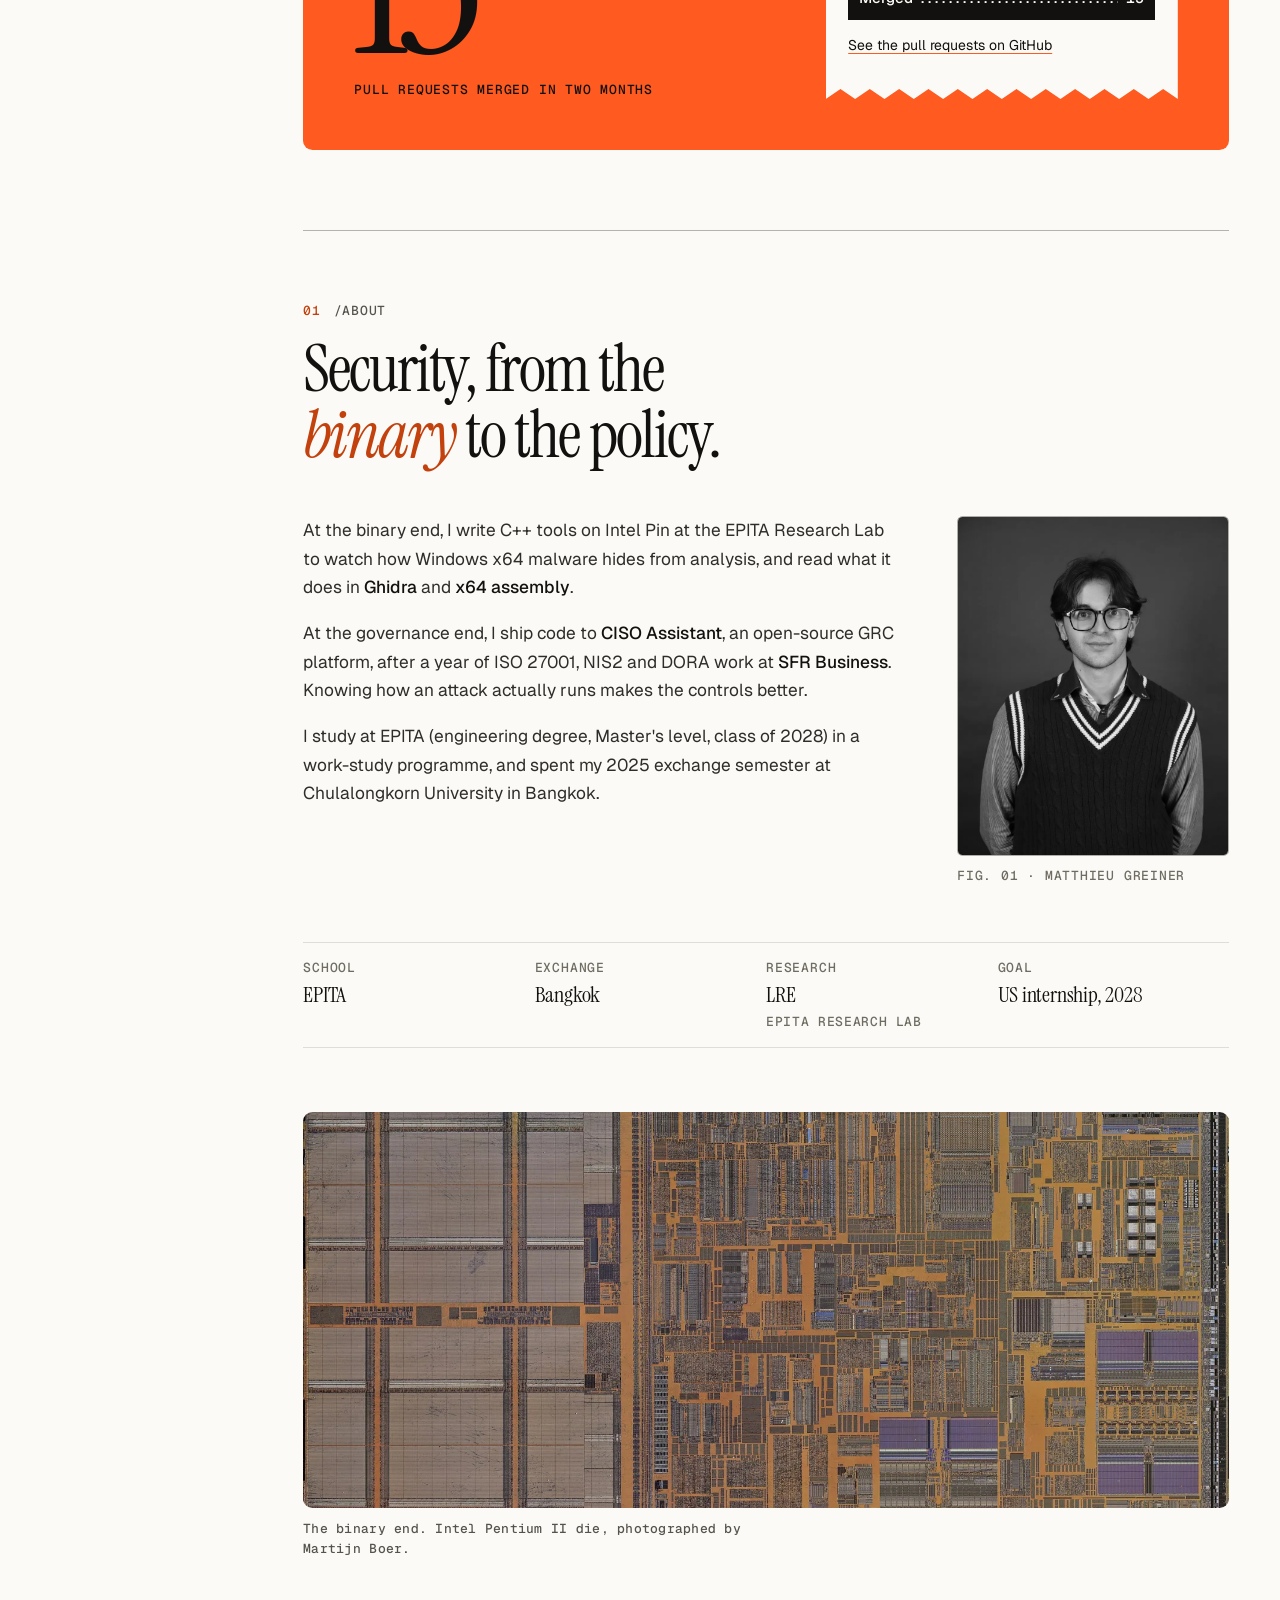
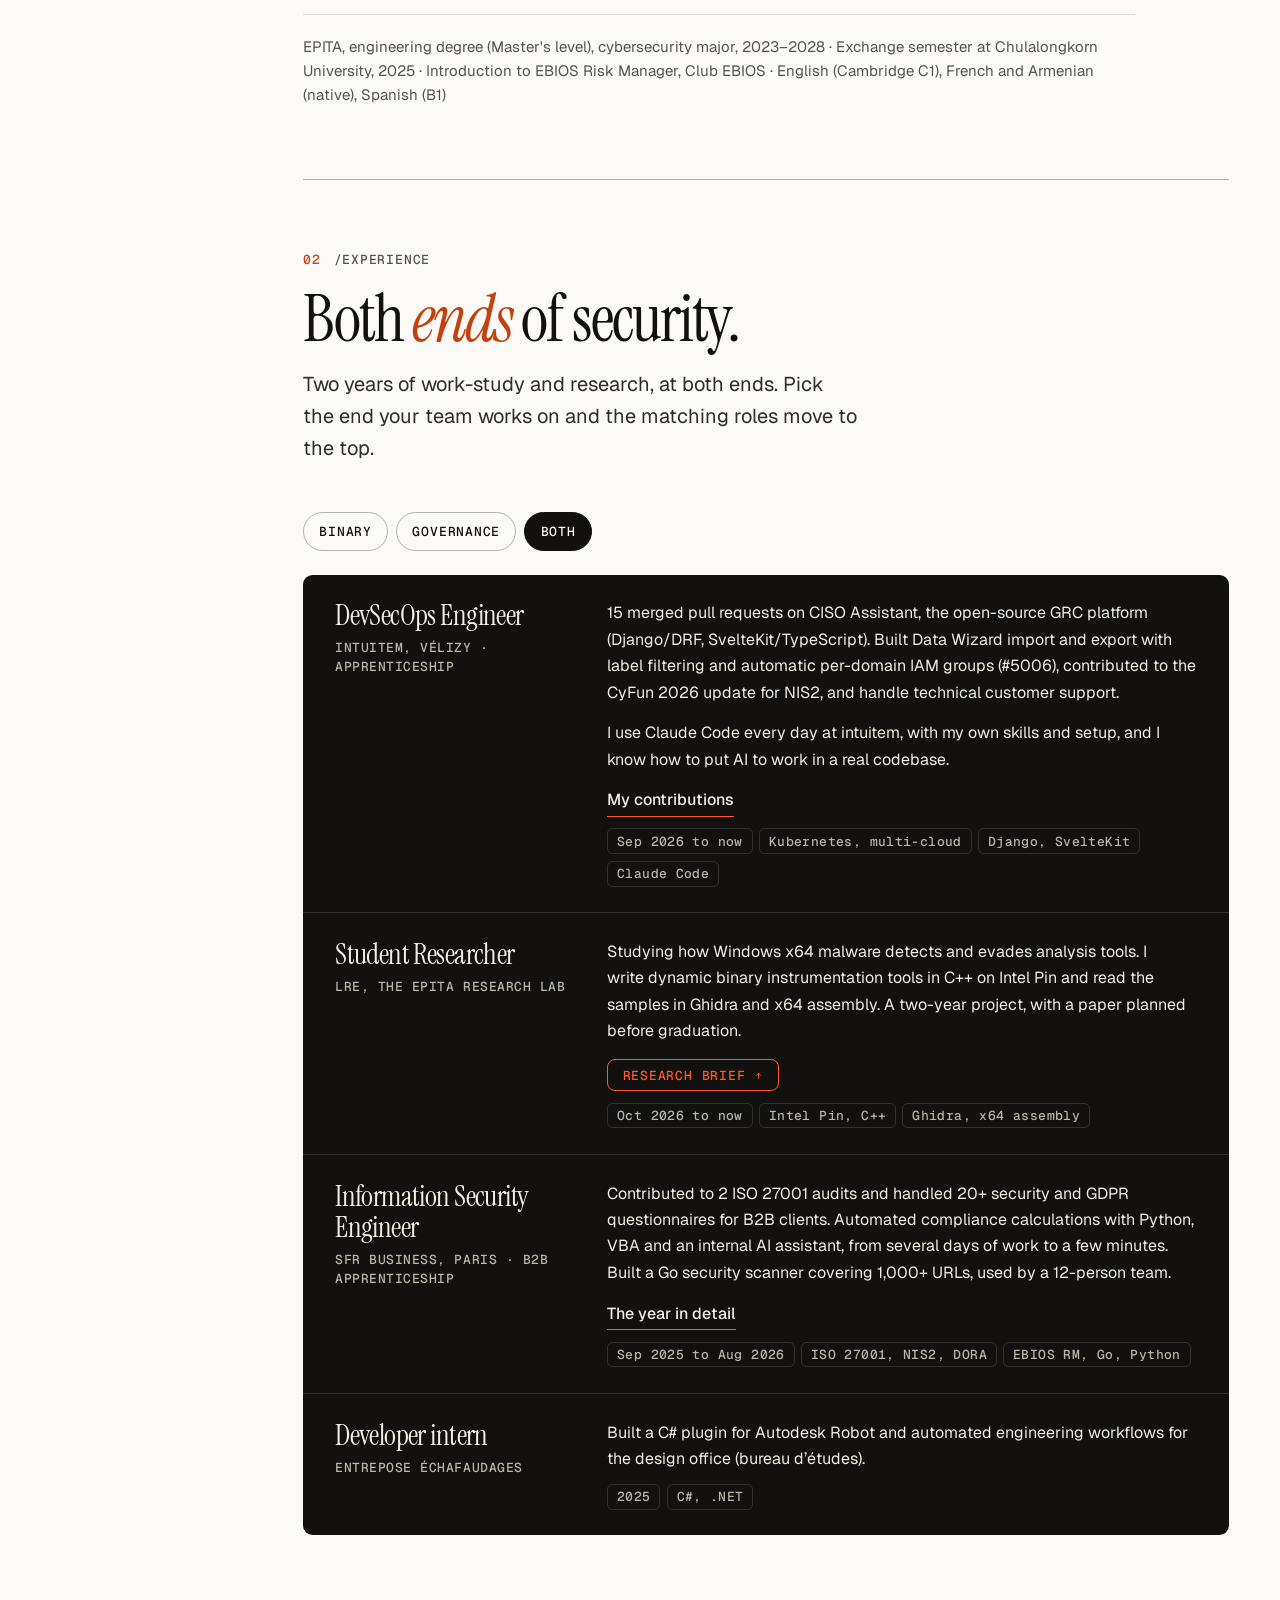
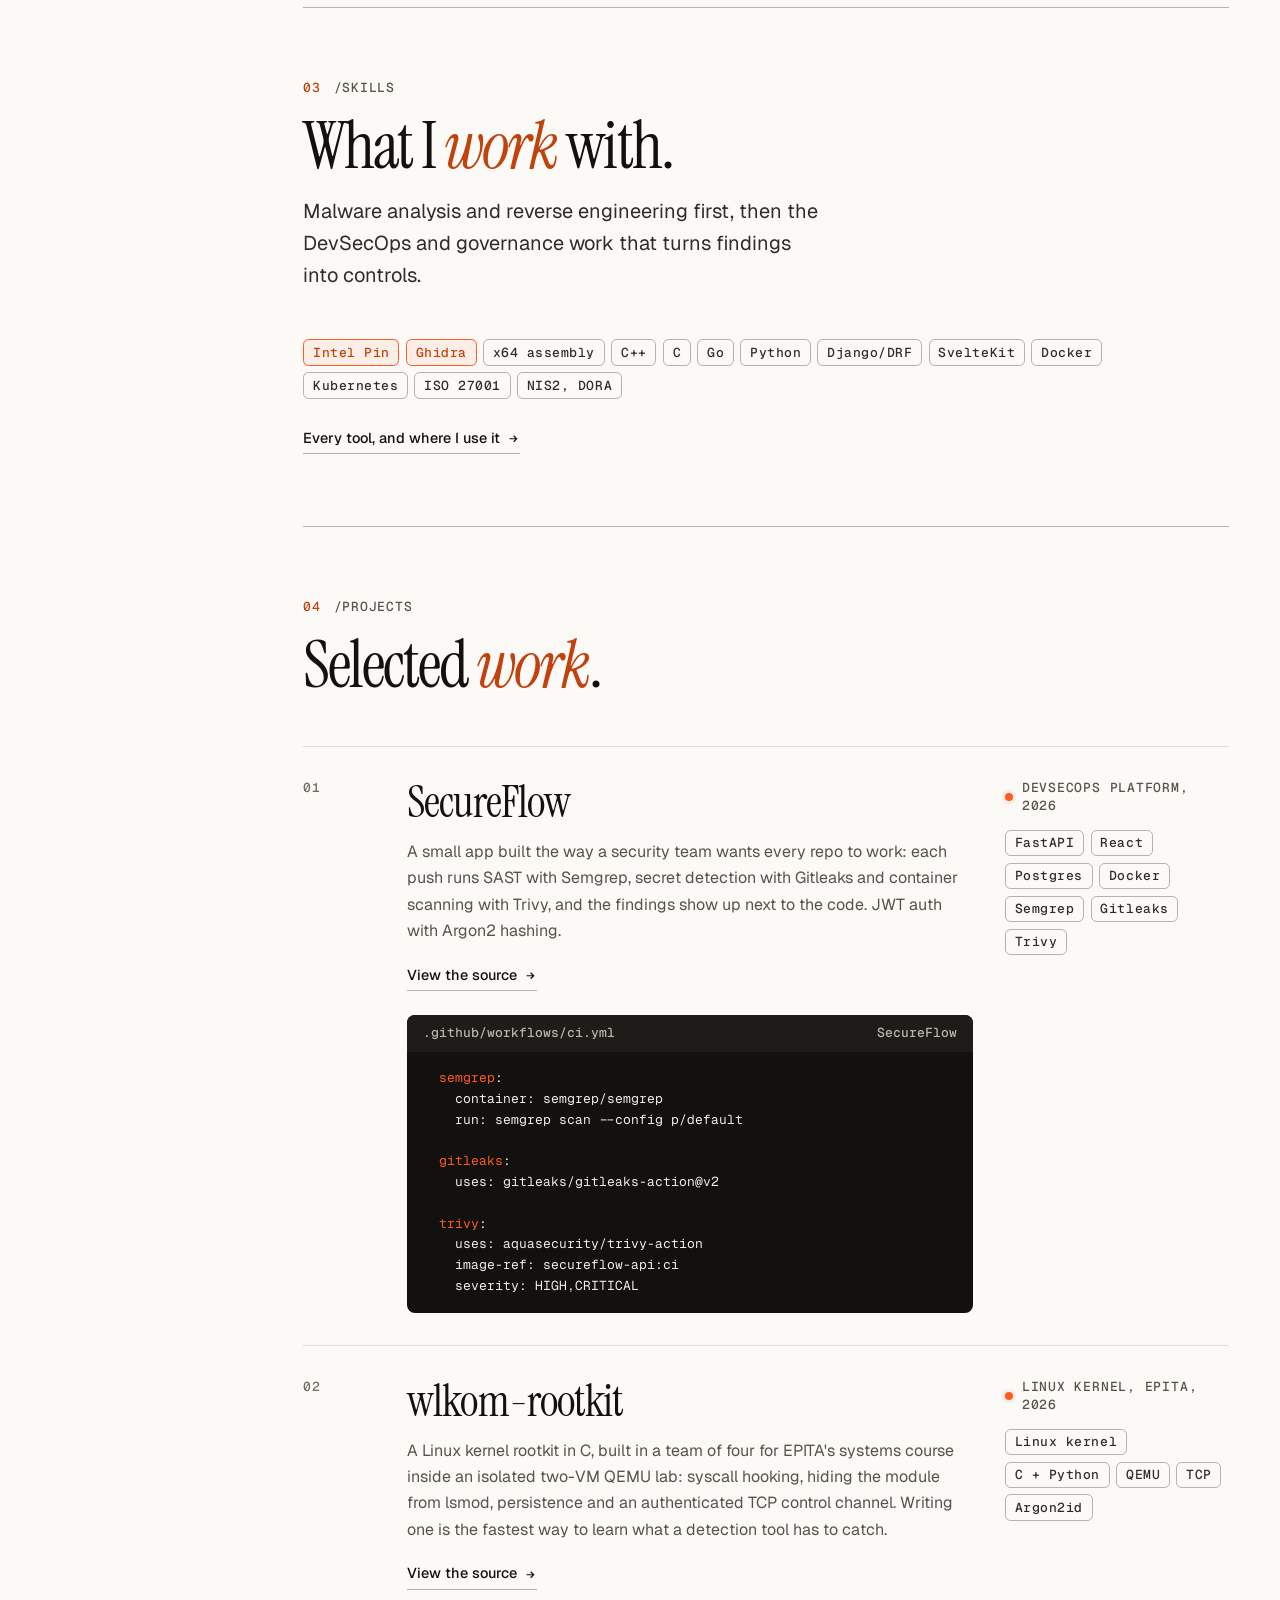
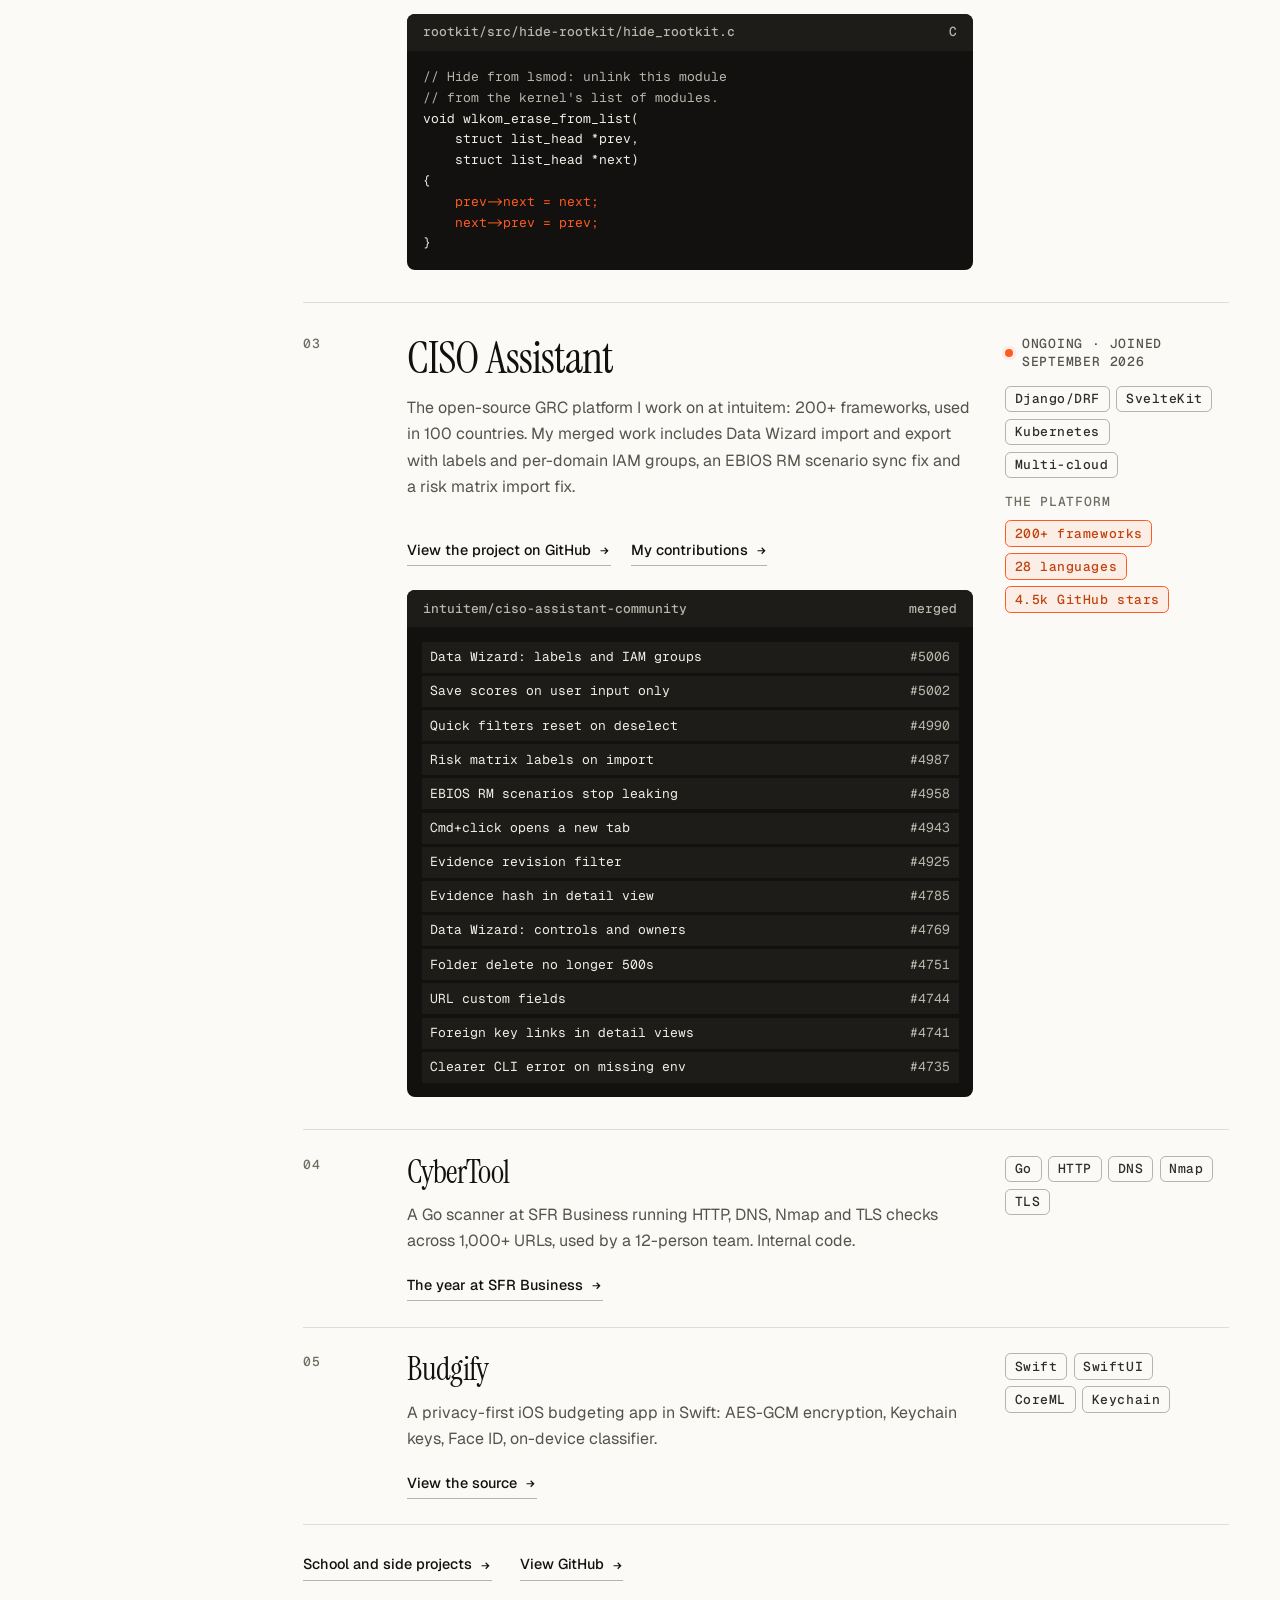
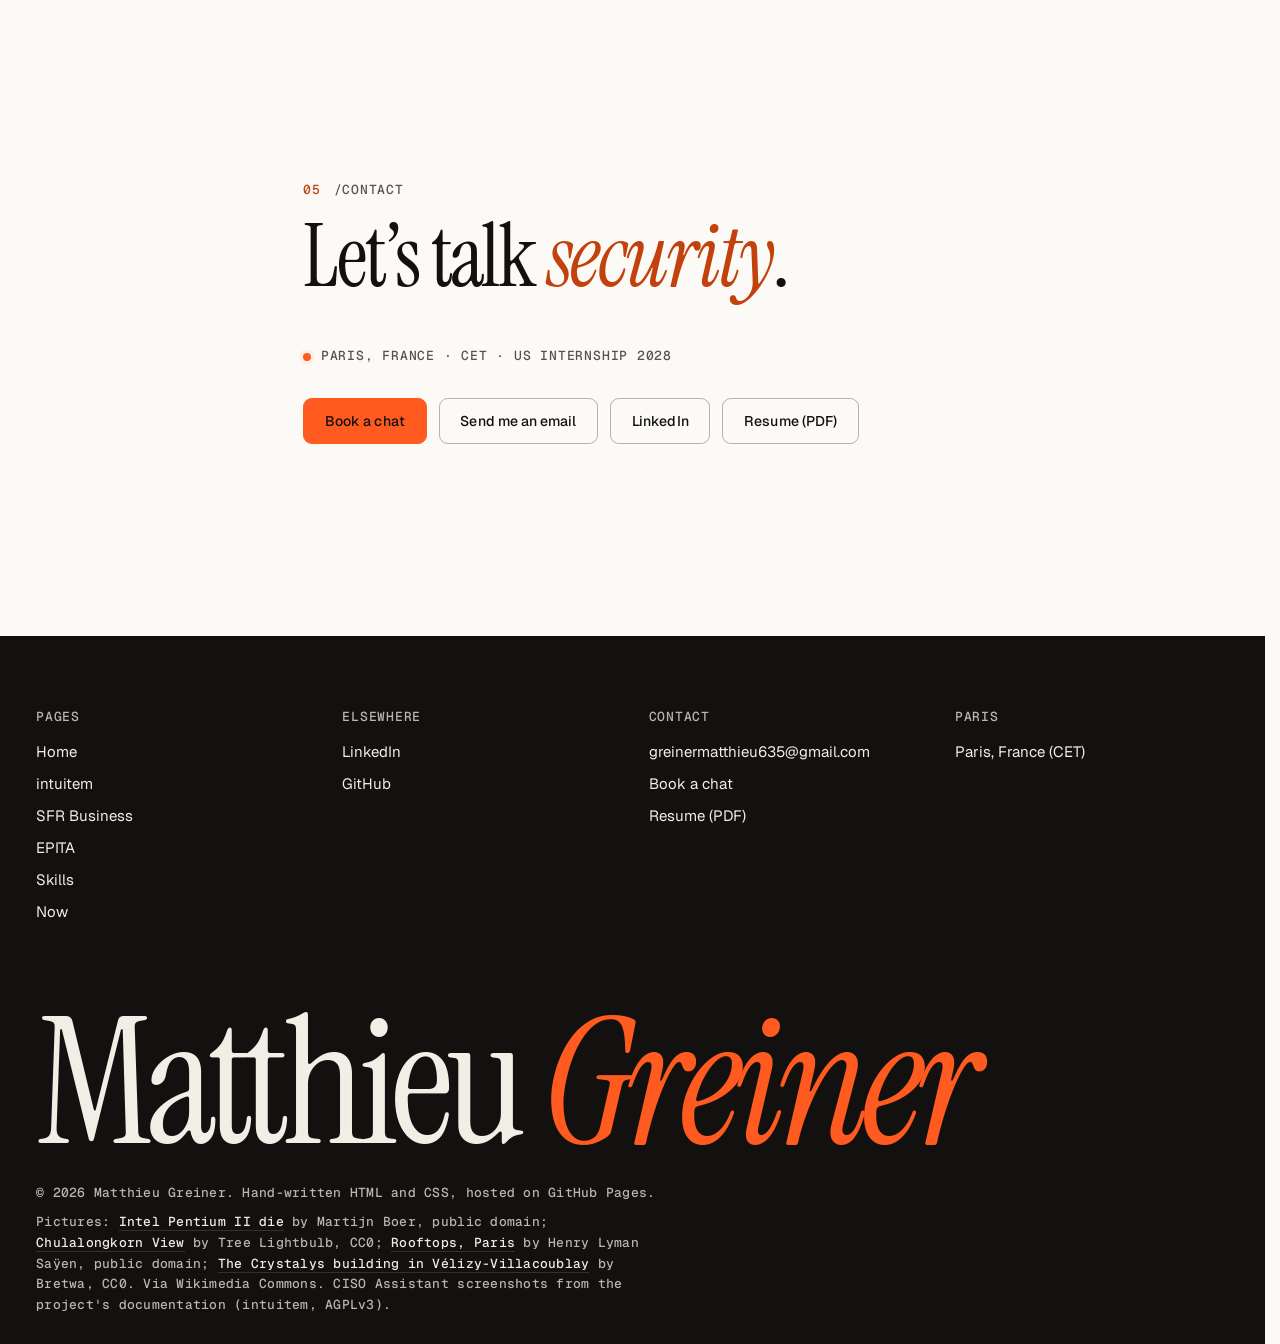
==== commit 4162cb47: "Move the school projects to an epita.html page - New epita.html with the school and side projects an" ====
--- a/index.html
+++ b/index.html
@@ -114,7 +114,7 @@
                             <li class="node"><div class="trow"><span class="spacer"></span><a href="intuitem.html">intuitem.md</a></div></li>
                             <li class="node"><div class="trow"><span class="spacer"></span><a href="#exp-lre">lre-research.md</a></div></li>
                             <li class="node"><div class="trow"><span class="spacer"></span><a href="projects.html">sfr-business.md</a></div></li>
-                            <li class="node"><div class="trow"><span class="spacer"></span><a href="#exp-epita">epita.md</a></div></li>
+                            <li class="node"><div class="trow"><span class="spacer"></span><a href="epita.html">epita.md</a></div></li>
                         </ul>
                     </li>
                     <li class="node branch"><div class="trow"><button class="caret" type="button" aria-expanded="false" aria-label="Toggle folder" data-i18n-attr="aria-label:nav-folder"><svg viewBox="0 0 8 8" aria-hidden="true"><path d="M2 1l4 3-4 3" fill="none" stroke="currentColor" stroke-width="1.4" stroke-linecap="round" stroke-linejoin="round"/></svg></button><a href="skills.html">skills/</a></div>
@@ -264,13 +264,6 @@
                         </div>
                         <ul><li data-i18n="exp-sfr-when">Sep 2025 to Aug 2026</li><li>ISO 27001, NIS2, DORA</li><li>EBIOS RM, Go, Python</li></ul>
                     </article>
-                    <article class="end-row" id="exp-epita" data-end="binary">
-                        <h3><span data-i18n="exp-epita-t">Engineering student</span><small data-i18n="exp-epita-o">EPITA, Paris · cybersecurity major</small></h3>
-                        <div>
-                            <p data-i18n="exp-epita-d">Systems projects in C: a Linux kernel rootkit built in a team of four inside an isolated QEMU lab, and an OCR solver with a neural network written from scratch. Exchange semester at Chulalongkorn University in 2025.</p>
-                        </div>
-                        <ul><li>2023–2028</li><li>C, Linux kernel</li><li>QEMU, GDB</li></ul>
-                    </article>
                     <article class="end-row" id="exp-entrepose" data-end="">
                         <h3><span data-i18n="exp-ent-t">Developer intern</span><small>Entrepose Échafaudages</small></h3>
                         <div>
@@ -363,7 +356,7 @@
                         <div class="proj-main">
                             <h3 class="proj-title">CyberTool</h3>
                             <p data-i18n="w-ct-short">A Go scanner at SFR Business running HTTP, DNS, Nmap and TLS checks across 1,000+ URLs, used by a 12-person team. Internal code.</p>
-                            <a class="link-arrow" href="projects.html#sfr-projects"><span data-i18n="w-more">The year at SFR Business</span><svg class="arr" viewBox="0 0 16 16" aria-hidden="true"><path d="M4 6l4 4 4-4" fill="none" stroke="currentColor" stroke-width="1.7" stroke-linecap="square"/></svg></a>
+                            <a class="link-arrow" href="projects.html#sfr-projects"><span data-i18n="w-more">The year at SFR Business</span><svg class="arr" viewBox="0 0 16 16" aria-hidden="true"><path d="M3 8h9M8.5 4.5 12 8l-3.5 3.5" fill="none" stroke="currentColor" stroke-width="1.7" stroke-linecap="square"/></svg></a>
                         </div>
                         <div class="proj-side">
                             <div class="tags"><span class="tag">Go</span><span class="tag">HTTP</span><span class="tag">DNS</span><span class="tag">Nmap</span><span class="tag">TLS</span></div>
@@ -374,14 +367,14 @@
                         <div class="proj-main">
                             <h3 class="proj-title">Budgify</h3>
                             <p data-i18n="w-bg-short">A privacy-first iOS budgeting app in Swift: AES-GCM encryption, Keychain keys, Face ID, on-device classifier.</p>
-                            <a class="link-arrow" href="https://github.com/Spaghetto784/Budgify" target="_blank" rel="noopener noreferrer"><span data-i18n="case-view-source">View the source</span><svg class="arr" viewBox="0 0 16 16" aria-hidden="true"><path d="M4 6l4 4 4-4" fill="none" stroke="currentColor" stroke-width="1.7" stroke-linecap="square"/></svg></a>
+                            <a class="link-arrow" href="https://github.com/Spaghetto784/Budgify" target="_blank" rel="noopener noreferrer"><span data-i18n="case-view-source">View the source</span><svg class="arr" viewBox="0 0 16 16" aria-hidden="true"><path d="M3 8h9M8.5 4.5 12 8l-3.5 3.5" fill="none" stroke="currentColor" stroke-width="1.7" stroke-linecap="square"/></svg></a>
                         </div>
                         <div class="proj-side">
                             <div class="tags"><span class="tag">Swift</span><span class="tag">SwiftUI</span><span class="tag">CoreML</span><span class="tag">Keychain</span></div>
                         </div>
                     </article>
                 </div>
-                <a class="link-arrow dir-more" href="https://github.com/Spaghetto784" target="_blank" rel="noopener noreferrer"><span data-i18n="proj-btn-all">View GitHub</span><svg class="arr" viewBox="0 0 16 16" aria-hidden="true"><path d="M3 8h9M8.5 4.5 12 8l-3.5 3.5" fill="none" stroke="currentColor" stroke-width="1.7" stroke-linecap="square"/></svg></a>
+                <div style="display:flex;flex-wrap:wrap;gap:0.75rem 1.75rem;margin-top:1.75rem"><a class="link-arrow" href="epita.html"><span data-i18n="proj-school">School and side projects</span><svg class="arr" viewBox="0 0 16 16" aria-hidden="true"><path d="M3 8h9M8.5 4.5 12 8l-3.5 3.5" fill="none" stroke="currentColor" stroke-width="1.7" stroke-linecap="square"/></svg></a> <a class="link-arrow" href="https://github.com/Spaghetto784" target="_blank" rel="noopener noreferrer"><span data-i18n="proj-btn-all">View GitHub</span><svg class="arr" viewBox="0 0 16 16" aria-hidden="true"><path d="M3 8h9M8.5 4.5 12 8l-3.5 3.5" fill="none" stroke="currentColor" stroke-width="1.7" stroke-linecap="square"/></svg></a></div>
             </section>
 
             <section class="folder contact" id="contact" aria-labelledby="contact-title">
@@ -404,7 +397,7 @@
     <footer class="footer">
         <div class="footer-inner">
             <div class="footer-cols">
-                <div><h2 data-i18n="foot-pages">Pages</h2><ul><li><a href="index.html" data-i18n="foot-home">Home</a></li><li><a href="intuitem.html">intuitem</a></li><li><a href="projects.html">SFR Business</a></li><li><a href="skills.html" data-i18n="nav-skills">Skills</a></li><li><a href="now.html" data-i18n="nav-now">Now</a></li></ul></div>
+                <div><h2 data-i18n="foot-pages">Pages</h2><ul><li><a href="index.html" data-i18n="foot-home">Home</a></li><li><a href="intuitem.html">intuitem</a></li><li><a href="projects.html">SFR Business</a></li><li><a href="epita.html">EPITA</a></li><li><a href="skills.html" data-i18n="nav-skills">Skills</a></li><li><a href="now.html" data-i18n="nav-now">Now</a></li></ul></div>
                 <div><h2 data-i18n="foot-elsewhere">Elsewhere</h2><ul><li><a href="https://www.linkedin.com/in/matthieu-greiner" target="_blank" rel="noopener noreferrer">LinkedIn</a></li><li><a href="https://github.com/Spaghetto784" target="_blank" rel="noopener noreferrer">GitHub</a></li></ul></div>
                 <div><h2 data-i18n="foot-contact">Contact</h2><ul><li><a href="mailto:greinermatthieu635@gmail.com">greinermatthieu635@gmail.com</a></li><li><a href="https://calendly.com/greinermatthieu635/30min" target="_blank" rel="noopener noreferrer" data-i18n="btn-book">Book a chat</a></li><li><a data-cv href="Matthieu_Greiner_Resume.pdf" target="_blank" rel="noopener noreferrer" data-i18n="foot-cv">Resume (PDF)</a></li></ul></div>
                 <div><h2>Paris</h2><ul><li><span data-i18n="foot-place">Paris, France (CET)</span></li></ul></div>
@@ -447,6 +440,7 @@
     <script src="site.js"></script>
     <script>
         Site.i18n.register({
+            "proj-school": "Projets d’école et perso",
             "edu-line": "EPITA, diplôme d’ingénieur (niveau Master), majeure cybersécurité, 2023–2028 · Semestre d’échange à l’université Chulalongkorn, 2025 · Introduction à la méthode EBIOS Risk Manager, Club EBIOS · Anglais (Cambridge C1), français et arménien (langues maternelles), espagnol (B1)",
             "w-ct-short": "Un scanner en Go chez SFR Business : contrôles HTTP, DNS, Nmap et TLS sur plus de 1 000 URLs, utilisé par une équipe de 12 personnes. Code interne.",
             "w-more": "L’année chez SFR Business",
@@ -640,9 +634,6 @@
             "exp-sfr-d": "Contribution à 2 audits ISO 27001 et traitement de plus de 20 questionnaires SSI et RGPD pour des clients B2B. Automatisation des calculs de conformité avec Python, VBA et une IA interne, de plusieurs jours de travail à quelques minutes. Scanner de sécurité en Go couvrant plus de 1 000 URLs, utilisé par une équipe de 12 personnes.",
             "exp-sfr-more": "L’année en détail",
             "exp-sfr-when": "Sept. 2025 à août 2026",
-            "exp-epita-t": "Élève-ingénieur",
-            "exp-epita-o": "EPITA, Paris · majeure cybersécurité",
-            "exp-epita-d": "Projets systèmes en C : un rootkit pour le noyau Linux, construit à quatre dans un labo QEMU isolé, et un solveur OCR avec un réseau de neurones écrit de zéro. Semestre d’échange à l’université Chulalongkorn en 2025.",
             "exp-ent-t": "Stagiaire développeur",
             "exp-ent-d": "Plugin C# pour Autodesk Robot et automatisation de workflows d’ingénierie pour le bureau d’études.",
             "skills-lead": "L’analyse de malwares et la rétro-ingénierie d’abord, puis le DevSecOps et la gouvernance qui transforment ce qu’on trouve en contrôles.",
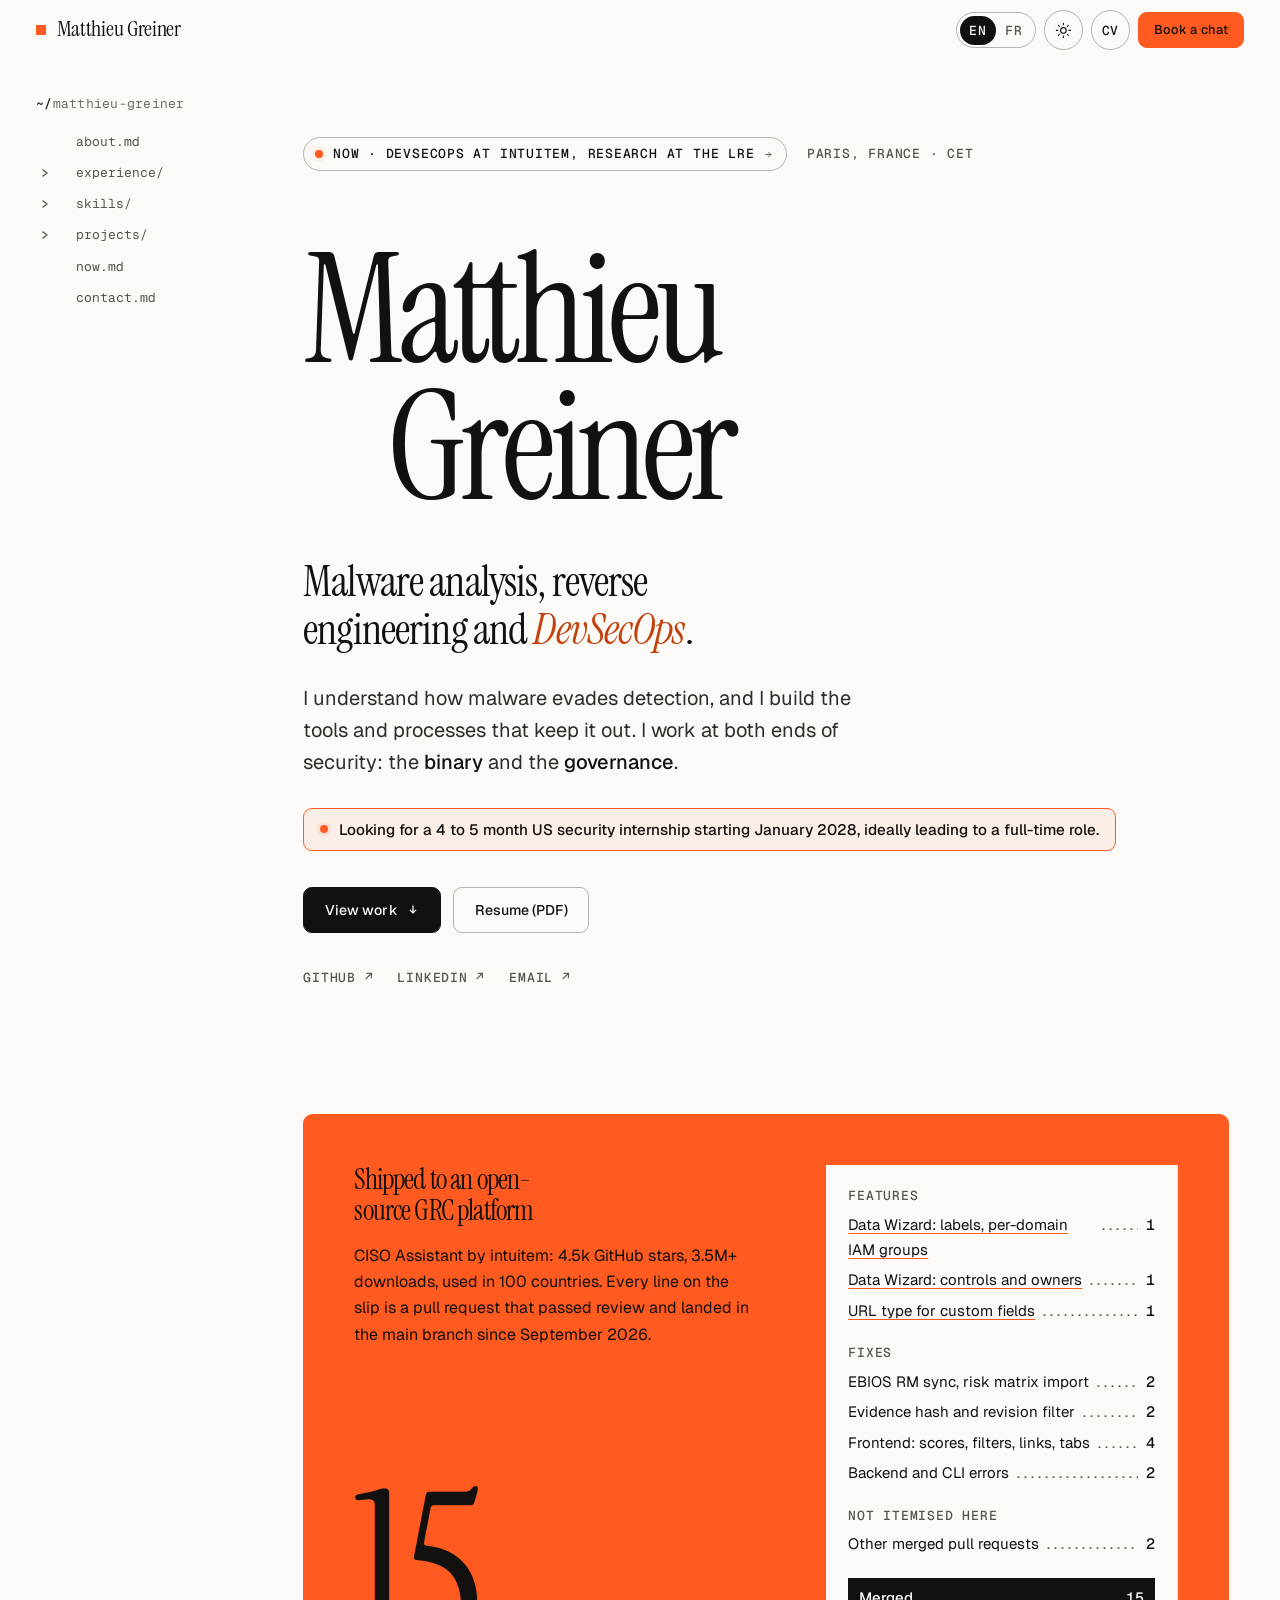
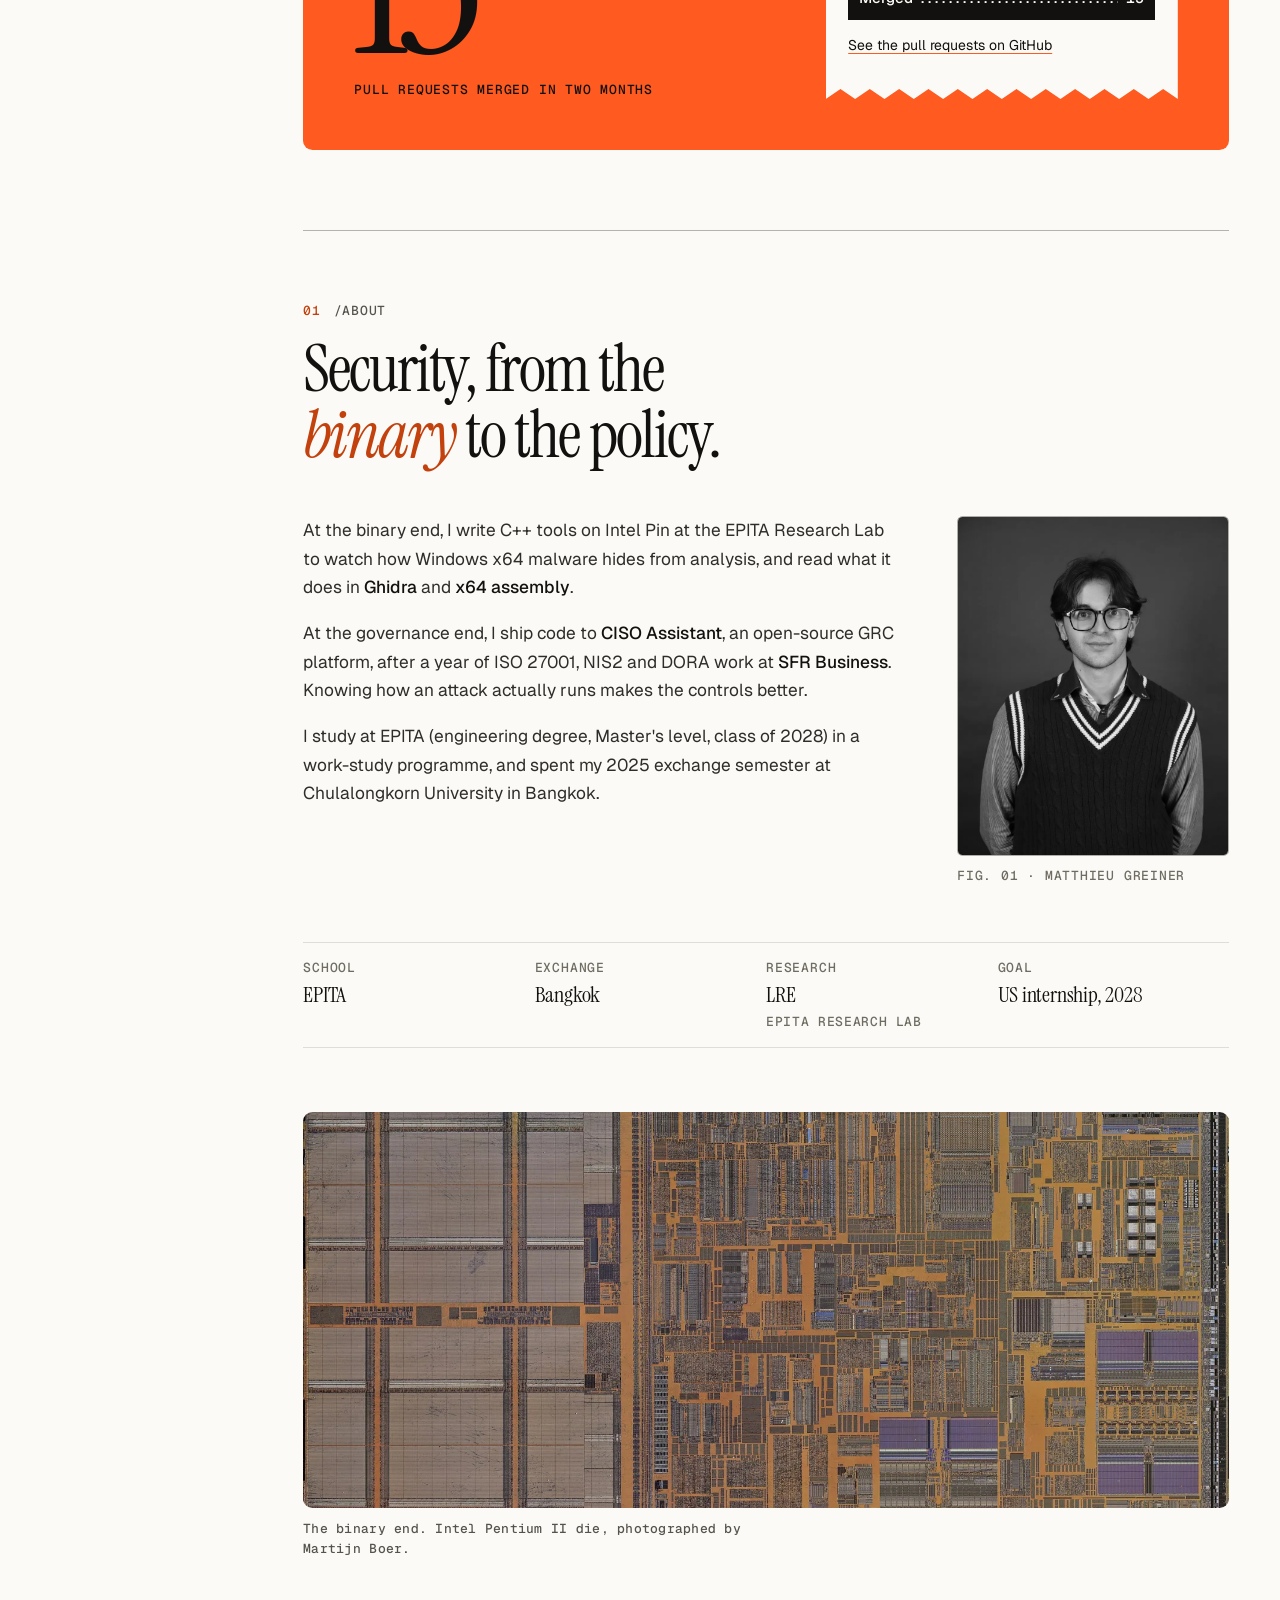
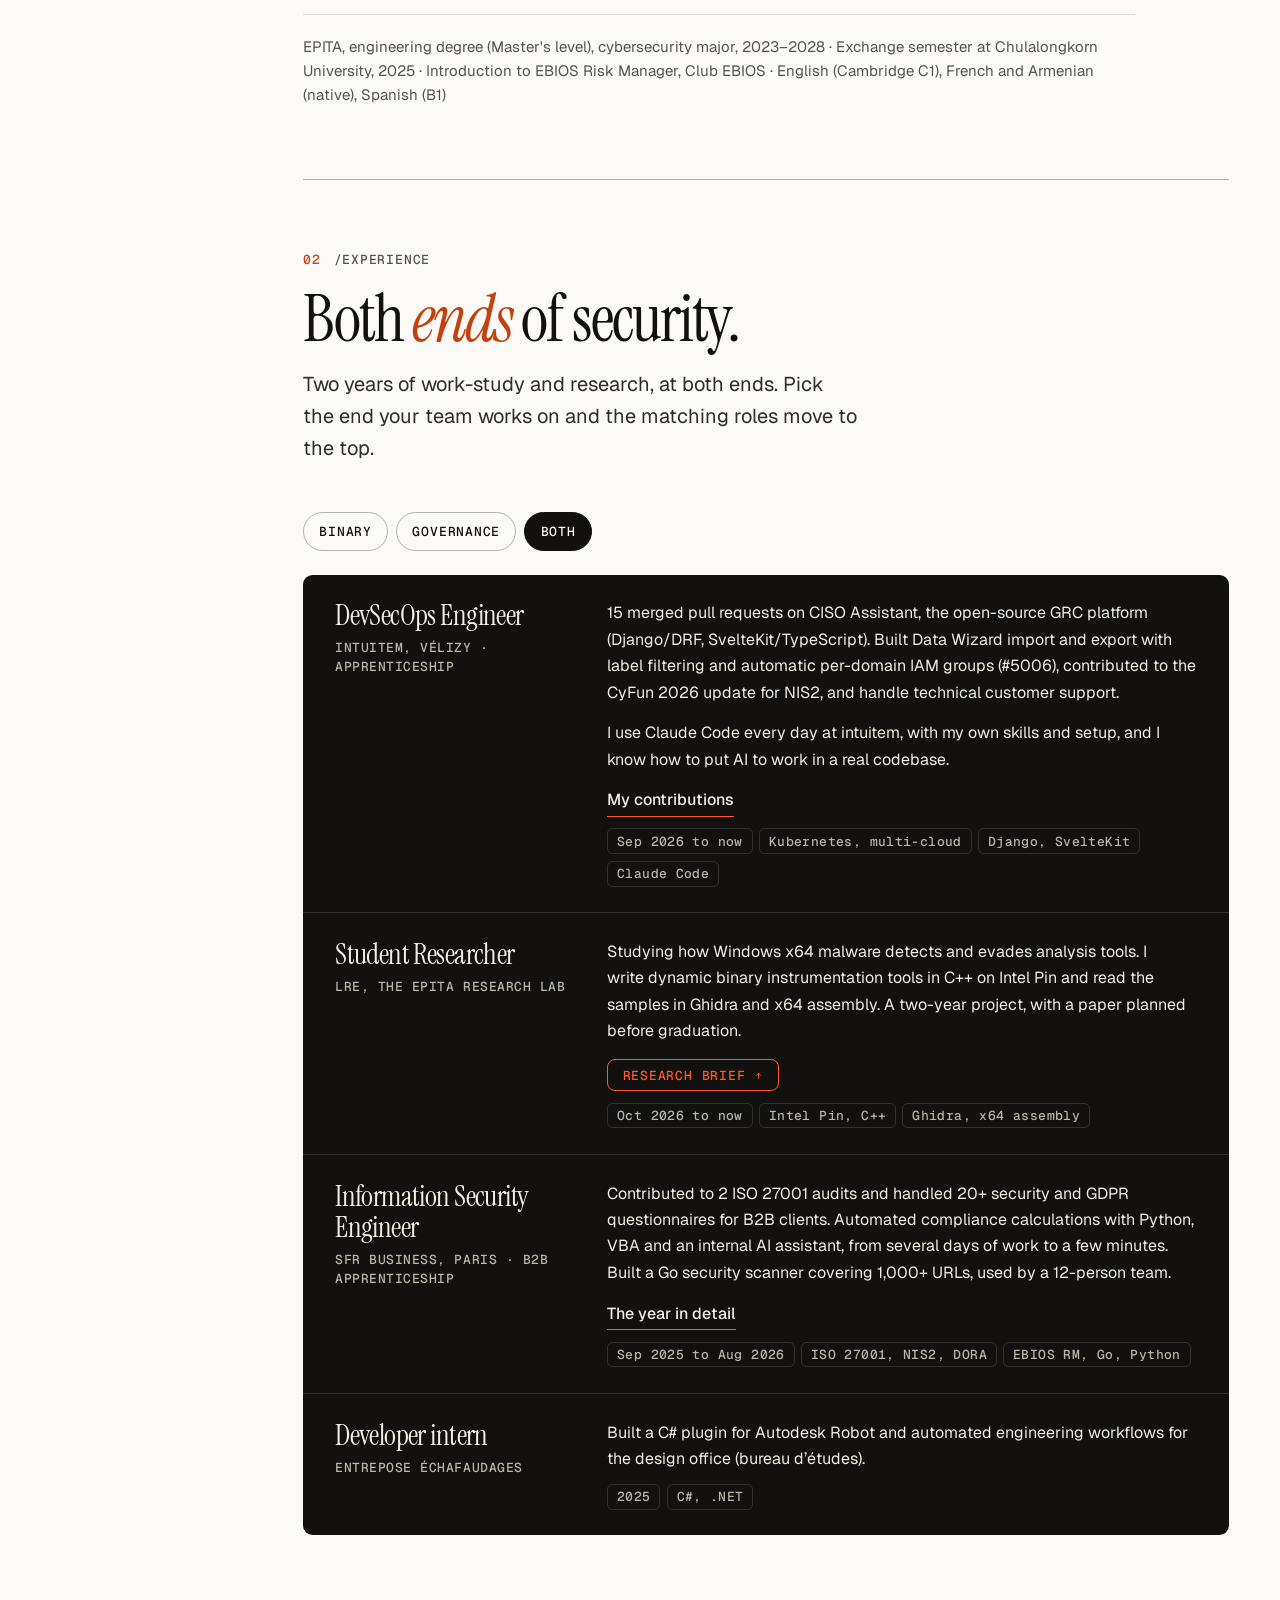
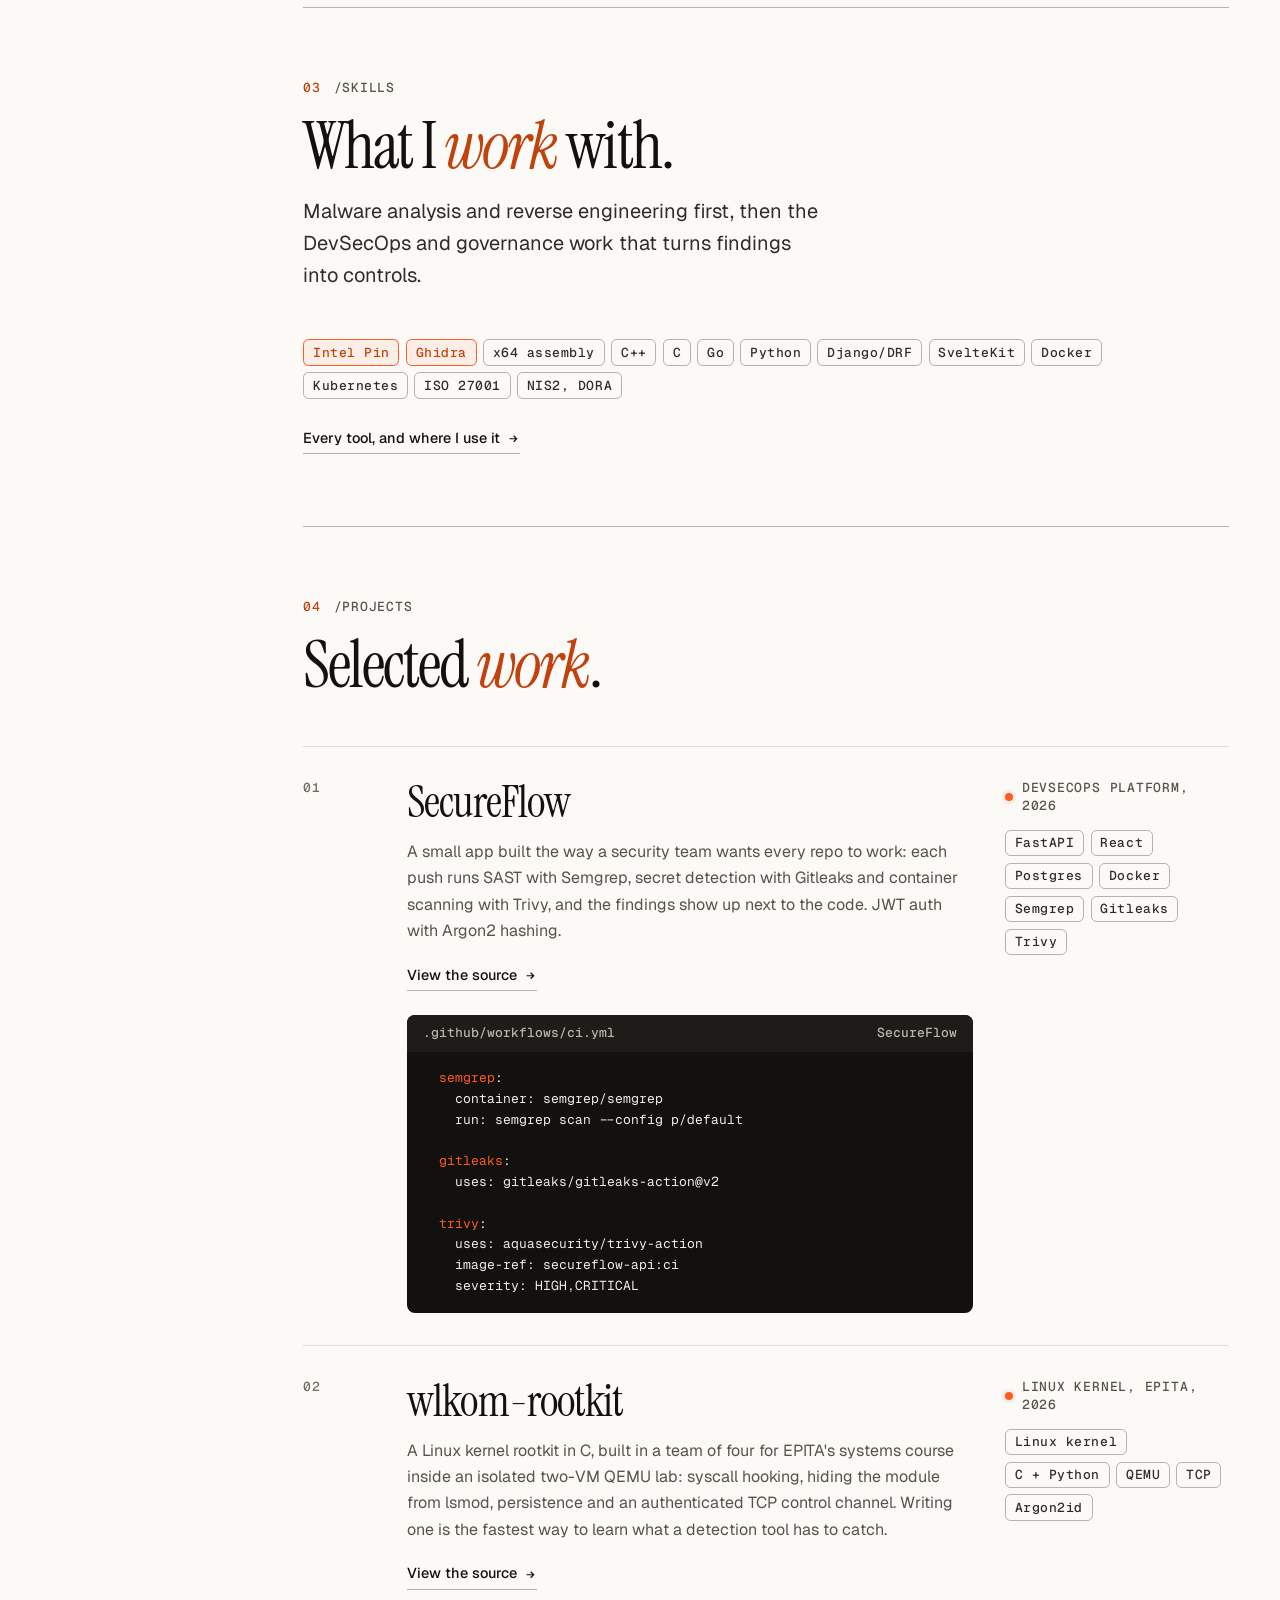
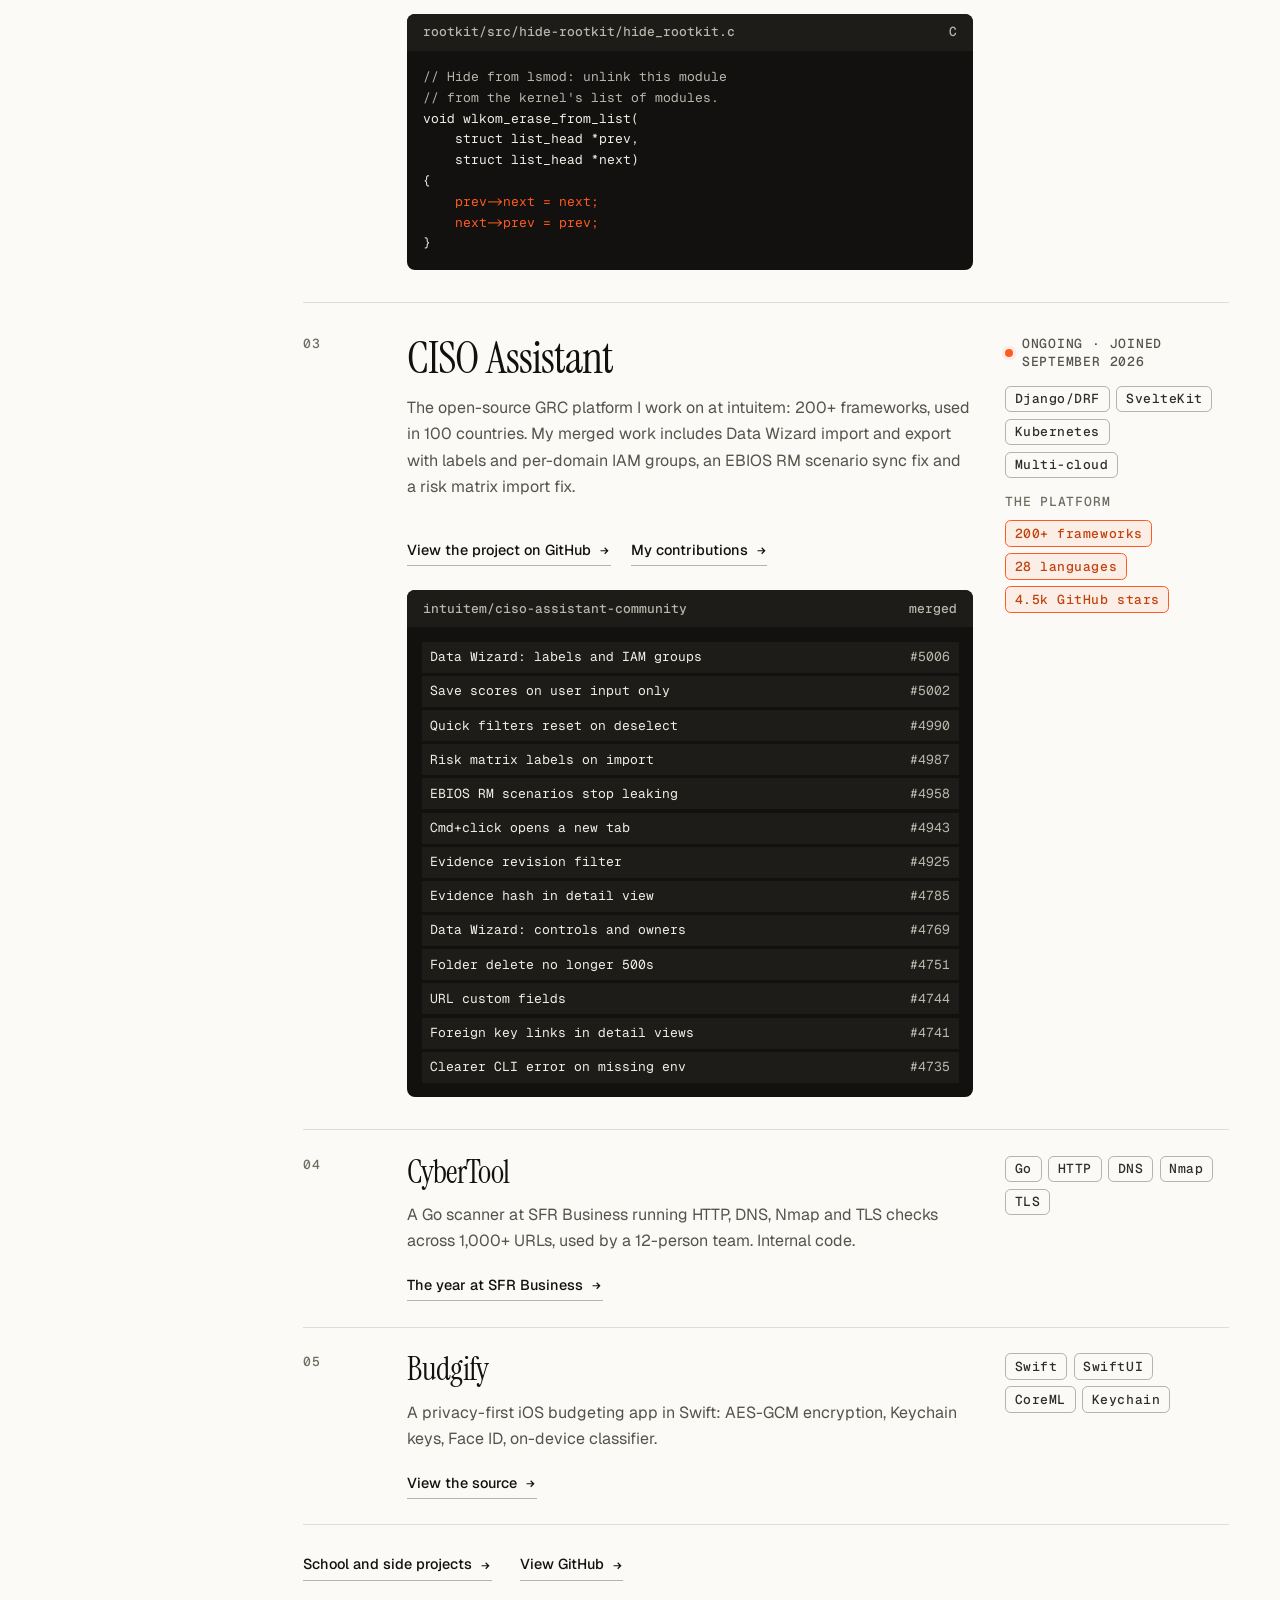
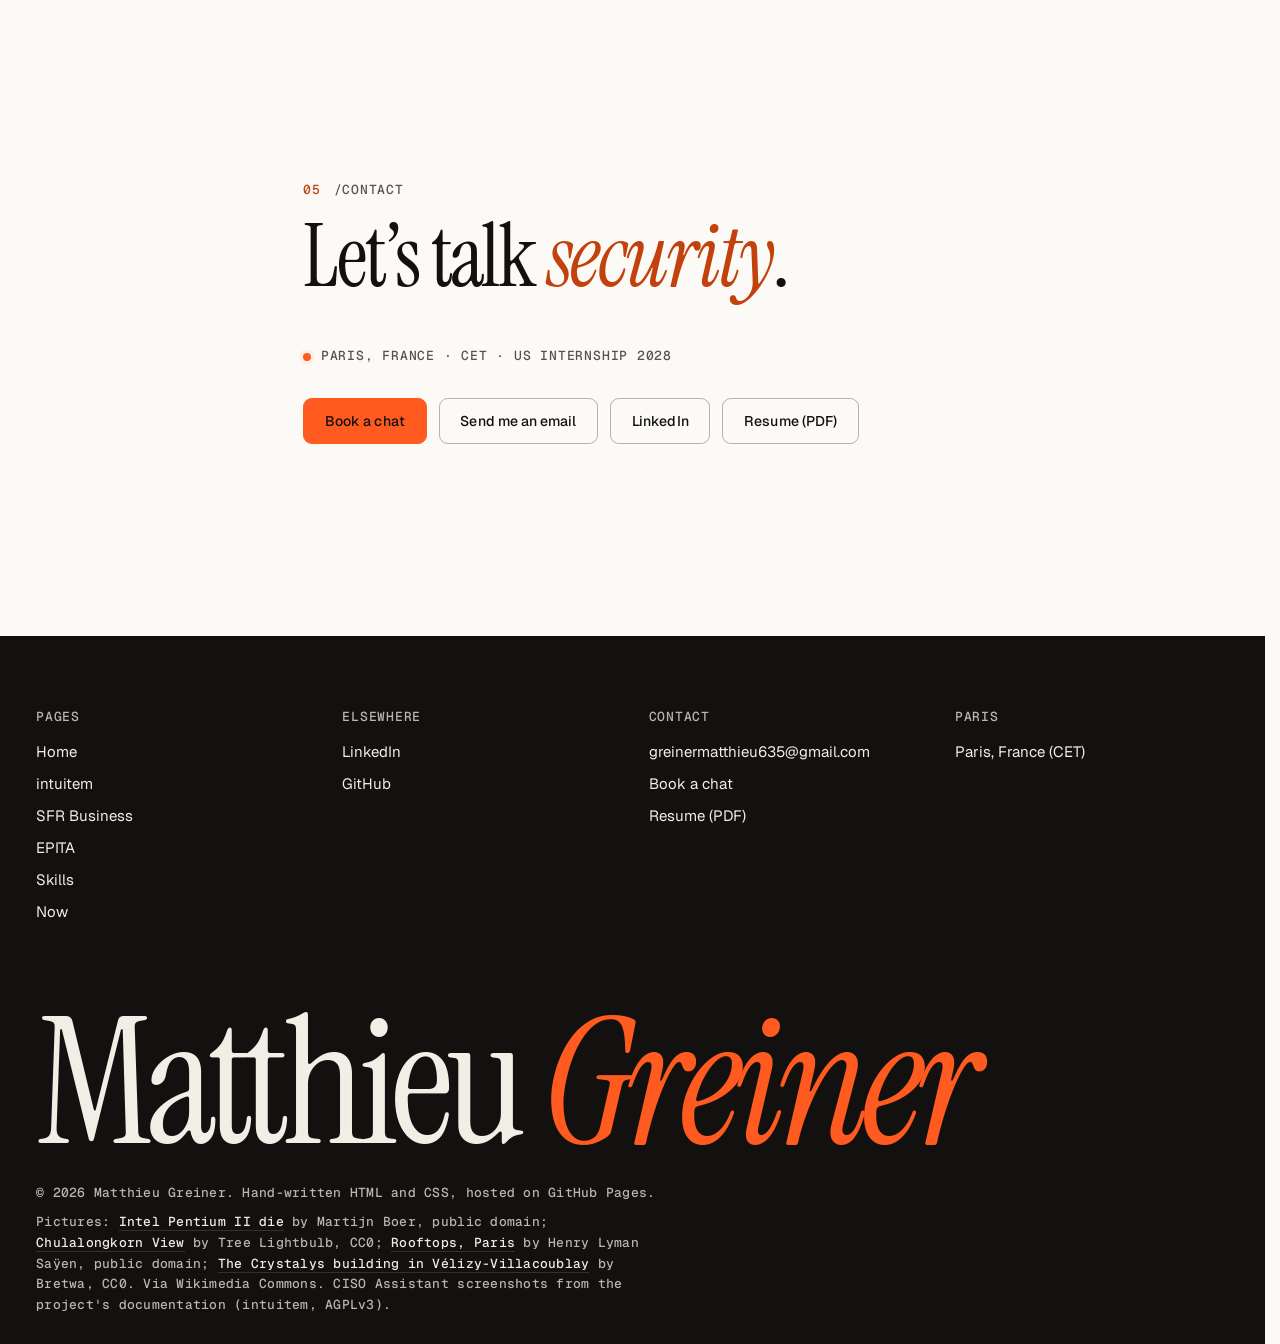
==== commit 891a9509: "State the internship length and start date: 4 to 5 months from January 2028" ====
--- a/index.html
+++ b/index.html
@@ -151,7 +151,7 @@
                 <h1 class="hero-name"><span class="line"><span style="--i:0">Matthieu</span></span><span class="line"><span style="--i:1">Greiner</span></span></h1>
                 <p class="hero-sub" data-enter style="--i:2" data-i18n="hero-sub">Malware analysis, reverse engineering and <em>DevSecOps</em>.</p>
                 <p class="hero-lead" data-enter style="--i:3" data-i18n="hero-lead">I understand how malware evades detection, and I build the tools and processes that keep it out. I work at both ends of security: the <strong>binary</strong> and the <strong>governance</strong>.</p>
-                <p class="open-to" data-enter style="--i:4"><span class="dot"></span><span data-i18n="hero-open">Looking for a US security internship in 2028, ideally leading to a full-time role.</span></p>
+                <p class="open-to" data-enter style="--i:4"><span class="dot"></span><span data-i18n="hero-open">Looking for a 4 to 5 month US security internship starting January 2028, ideally leading to a full-time role.</span></p>
                 <div class="hero-cta" data-enter style="--i:5">
                     <a class="btn btn-ink" href="#projects"><span data-i18n="hero-btn-work">View work</span><svg class="arr" viewBox="0 0 16 16" aria-hidden="true"><path d="M8 3v9M4.5 8.5 8 12l3.5-3.5" fill="none" stroke="currentColor" stroke-width="1.7" stroke-linecap="square"/></svg></a>
                     <a class="btn btn-ghost" data-cv href="Matthieu_Greiner_Resume.pdf" target="_blank" rel="noopener noreferrer" data-i18n="hero-btn-cv">Resume (PDF)</a>
@@ -535,7 +535,7 @@
             "hero-btn-work": "Voir mes travaux",
             "hero-email": "E-mail ↗",
             "hero-lead": "Je comprends comment les malwares échappent à la détection, et je construis les outils et les processus qui les empêchent de passer. Je travaille aux deux extrémités de la sécurité : le <strong>binaire</strong> et la <strong>gouvernance</strong>.",
-            "hero-open": "Je cherche un stage sécurité aux États-Unis en 2028, idéalement suivi d’une embauche.",
+            "hero-open": "Je cherche un stage sécurité de 4 à 5 mois aux États-Unis à partir de janvier 2028, idéalement suivi d’une embauche.",
             "hero-status": "En ce moment · DevSecOps chez intuitem, recherche au LRE",
             "hero-sub": "Analyse de malwares, rétro-ingénierie et <em>DevSecOps</em>.",
             "hob-desc-code": "Exploration de nouveaux langages et automatisation des tâches quotidiennes.",
--- a/site.css
+++ b/site.css
@@ -939,3 +939,8 @@
 .skills-tags { margin-top: 0.5rem; max-width: 52rem; }
 .proj.compact { padding-block: 1.6rem; }
 .proj.compact .proj-title { font-size: clamp(1.5rem, 1.2rem + 1vw, 2rem); }
+
+/* The rail stays put when the page changes; the first paint of the tree does not animate. */
+.rail { view-transition-name: rail; }
+::view-transition-group(rail) { animation: none; }
+.tree-init .tree, .tree-init .tree *, .tree-init .tree *::before { transition: none !important; animation: none !important; }
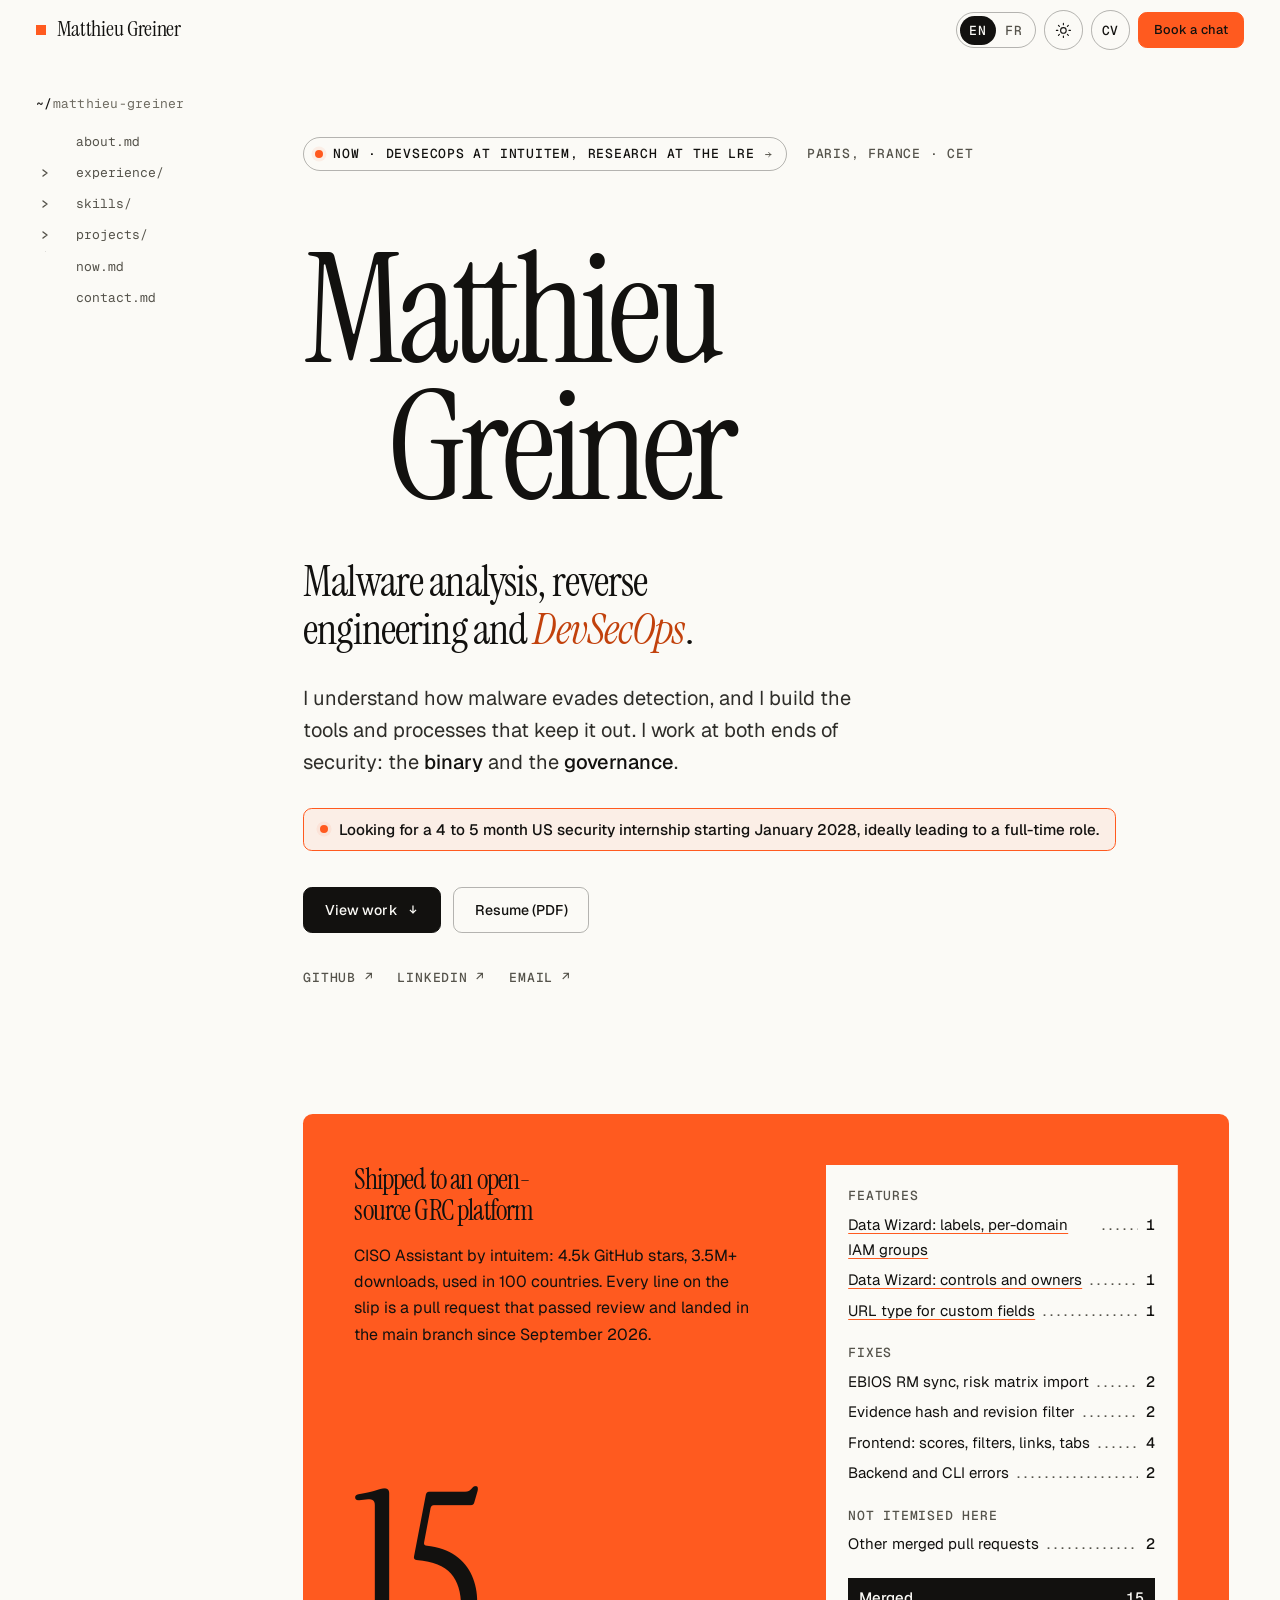
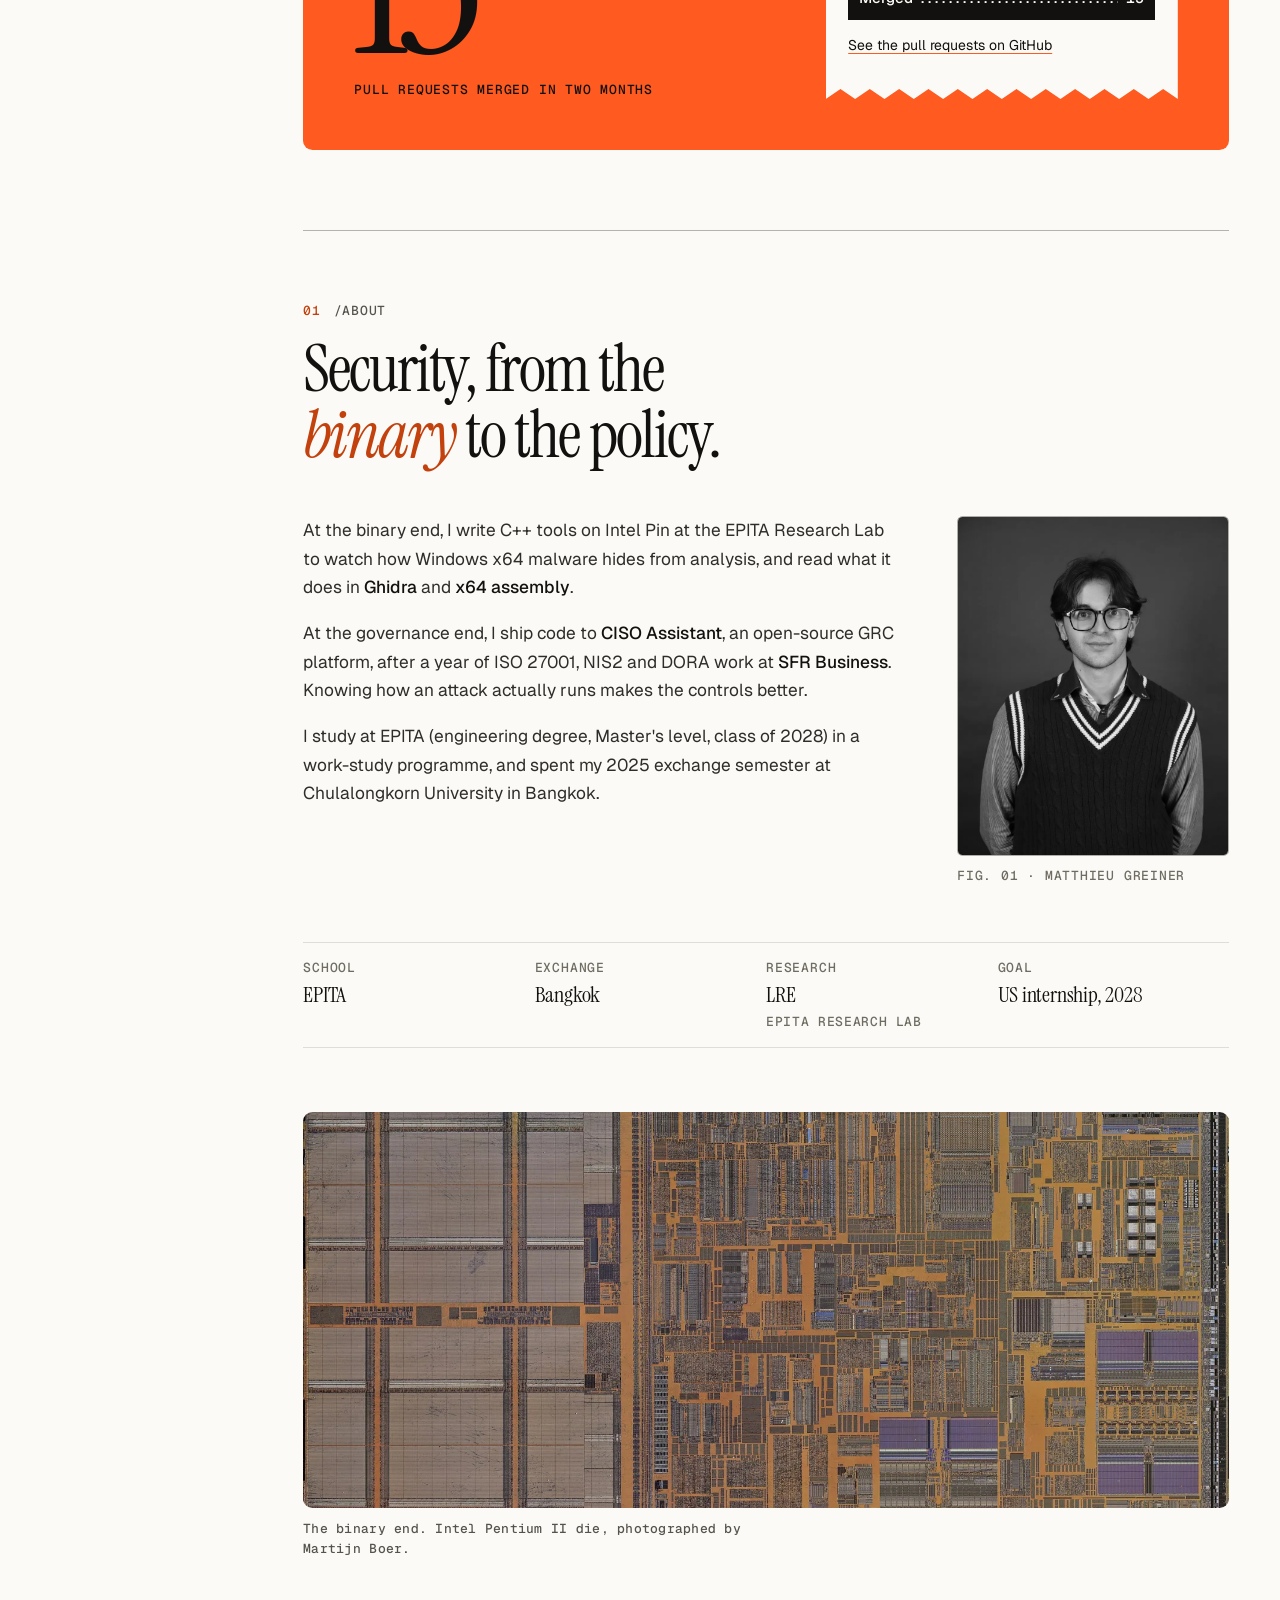
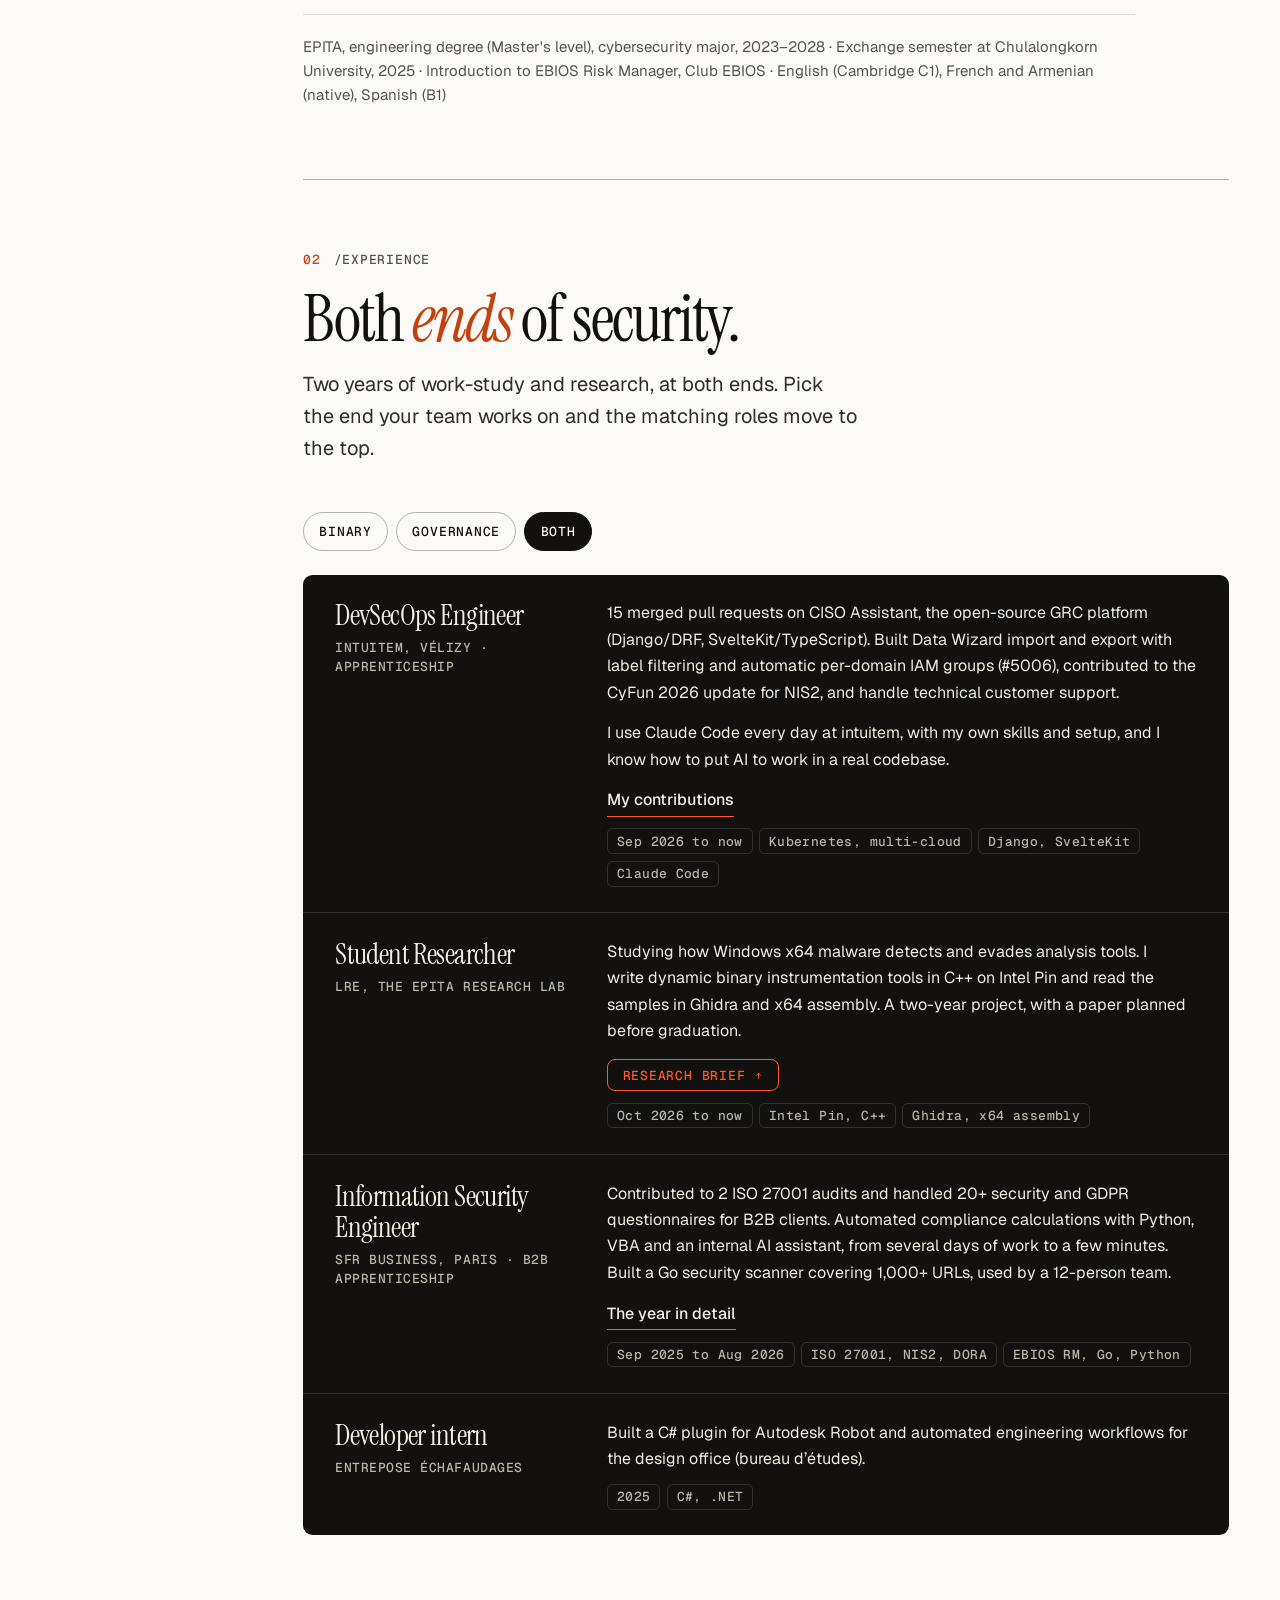
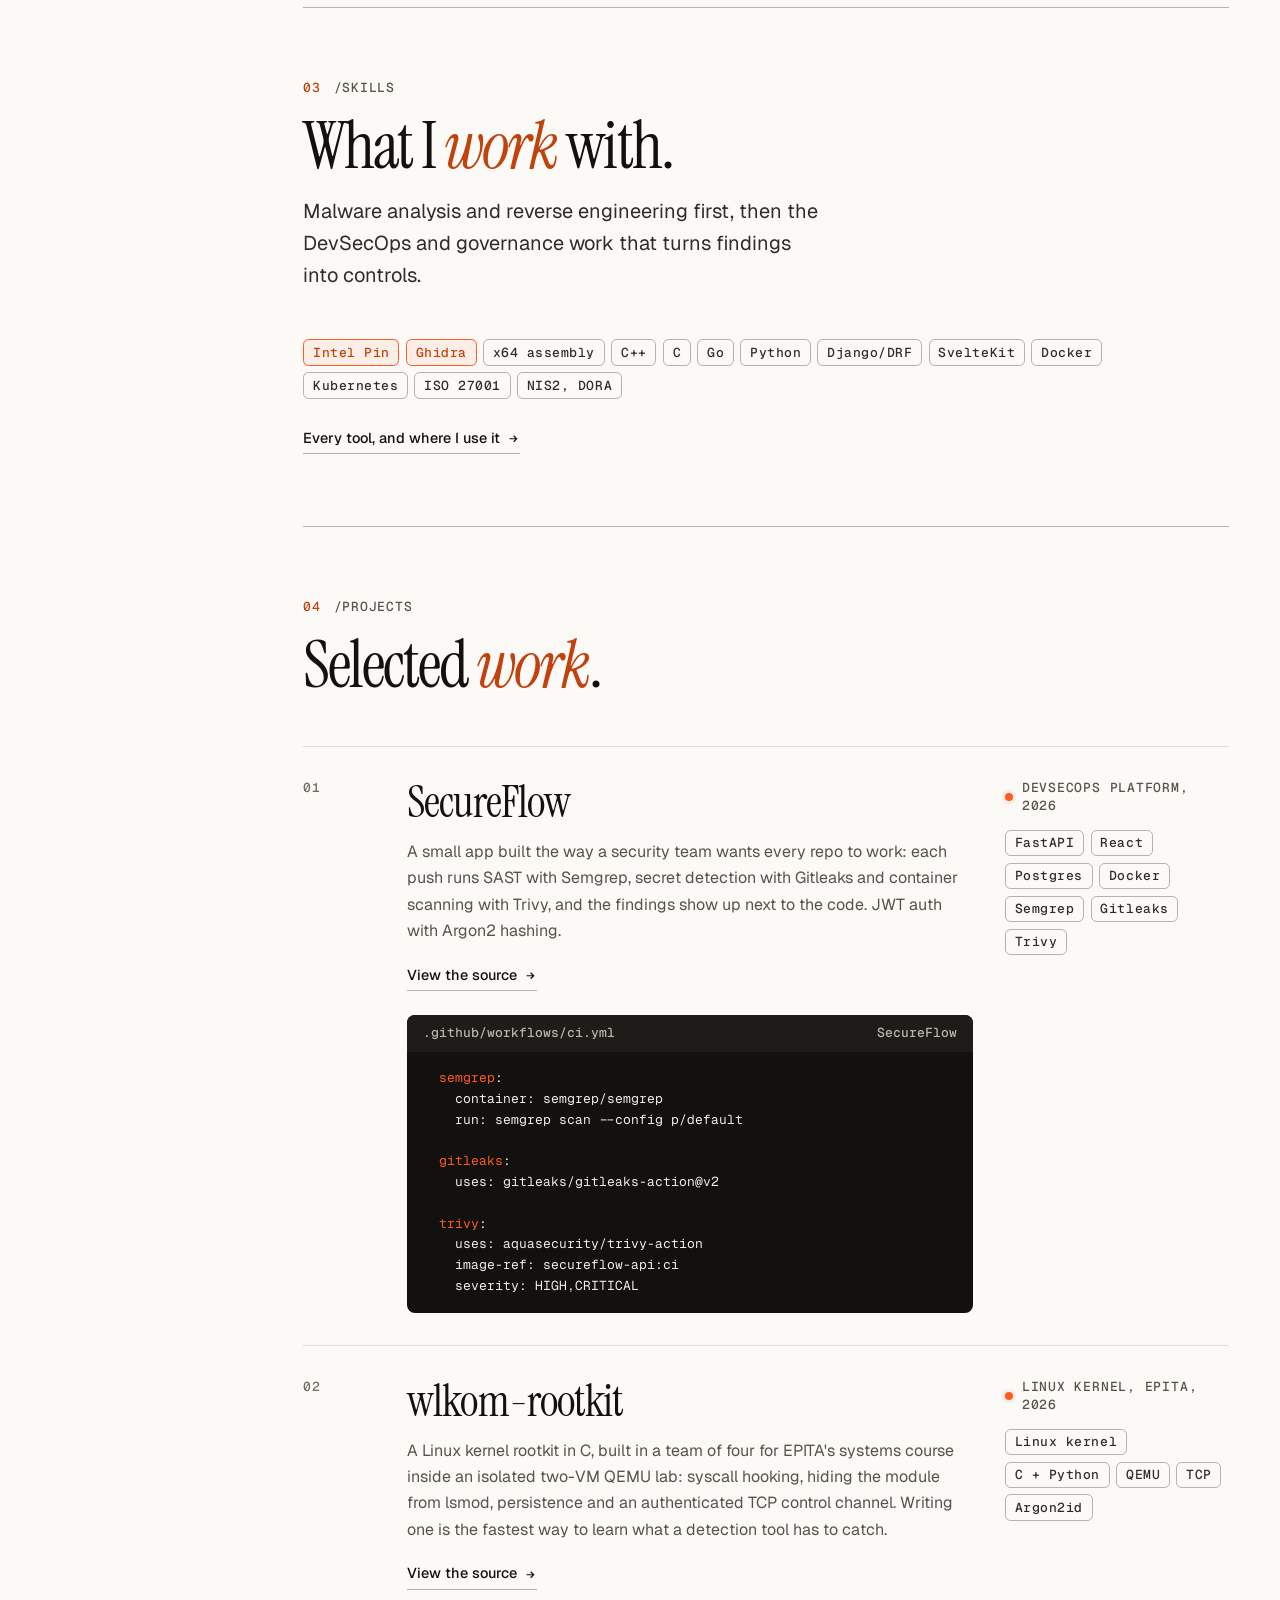
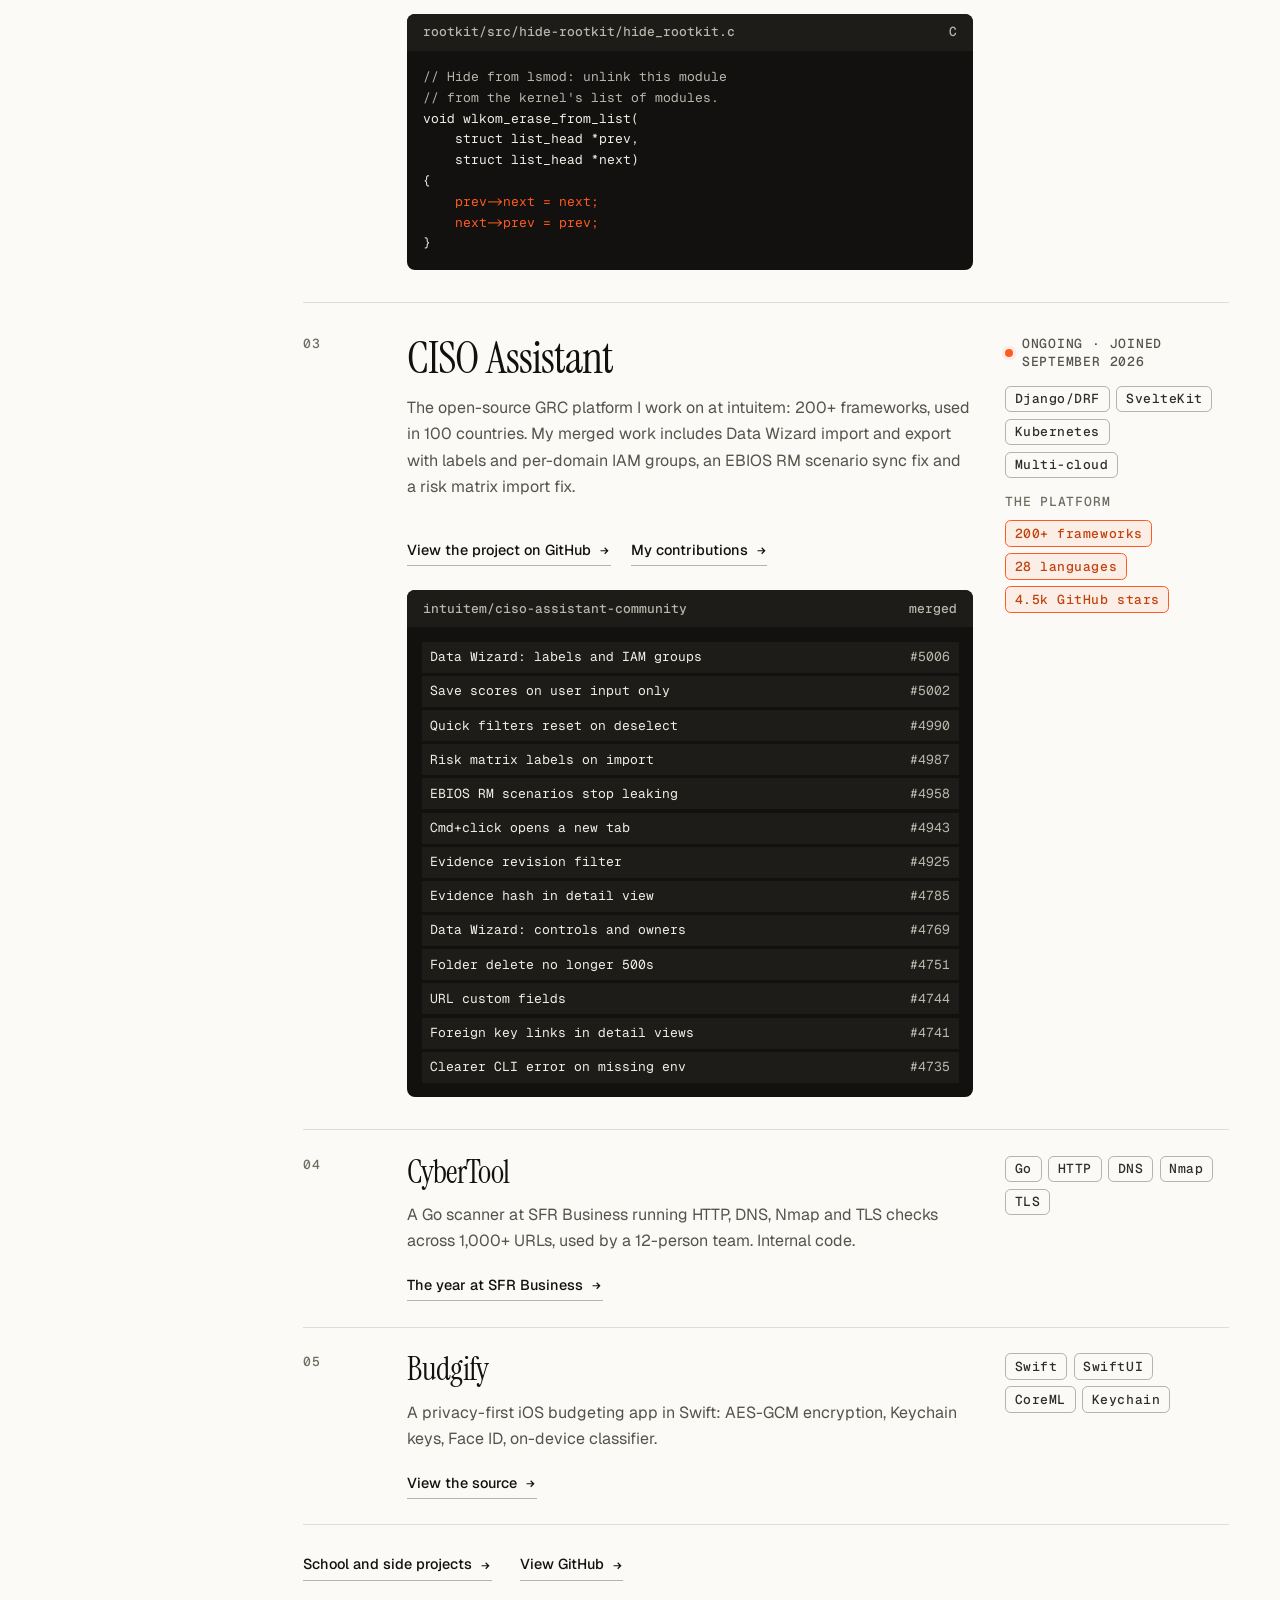
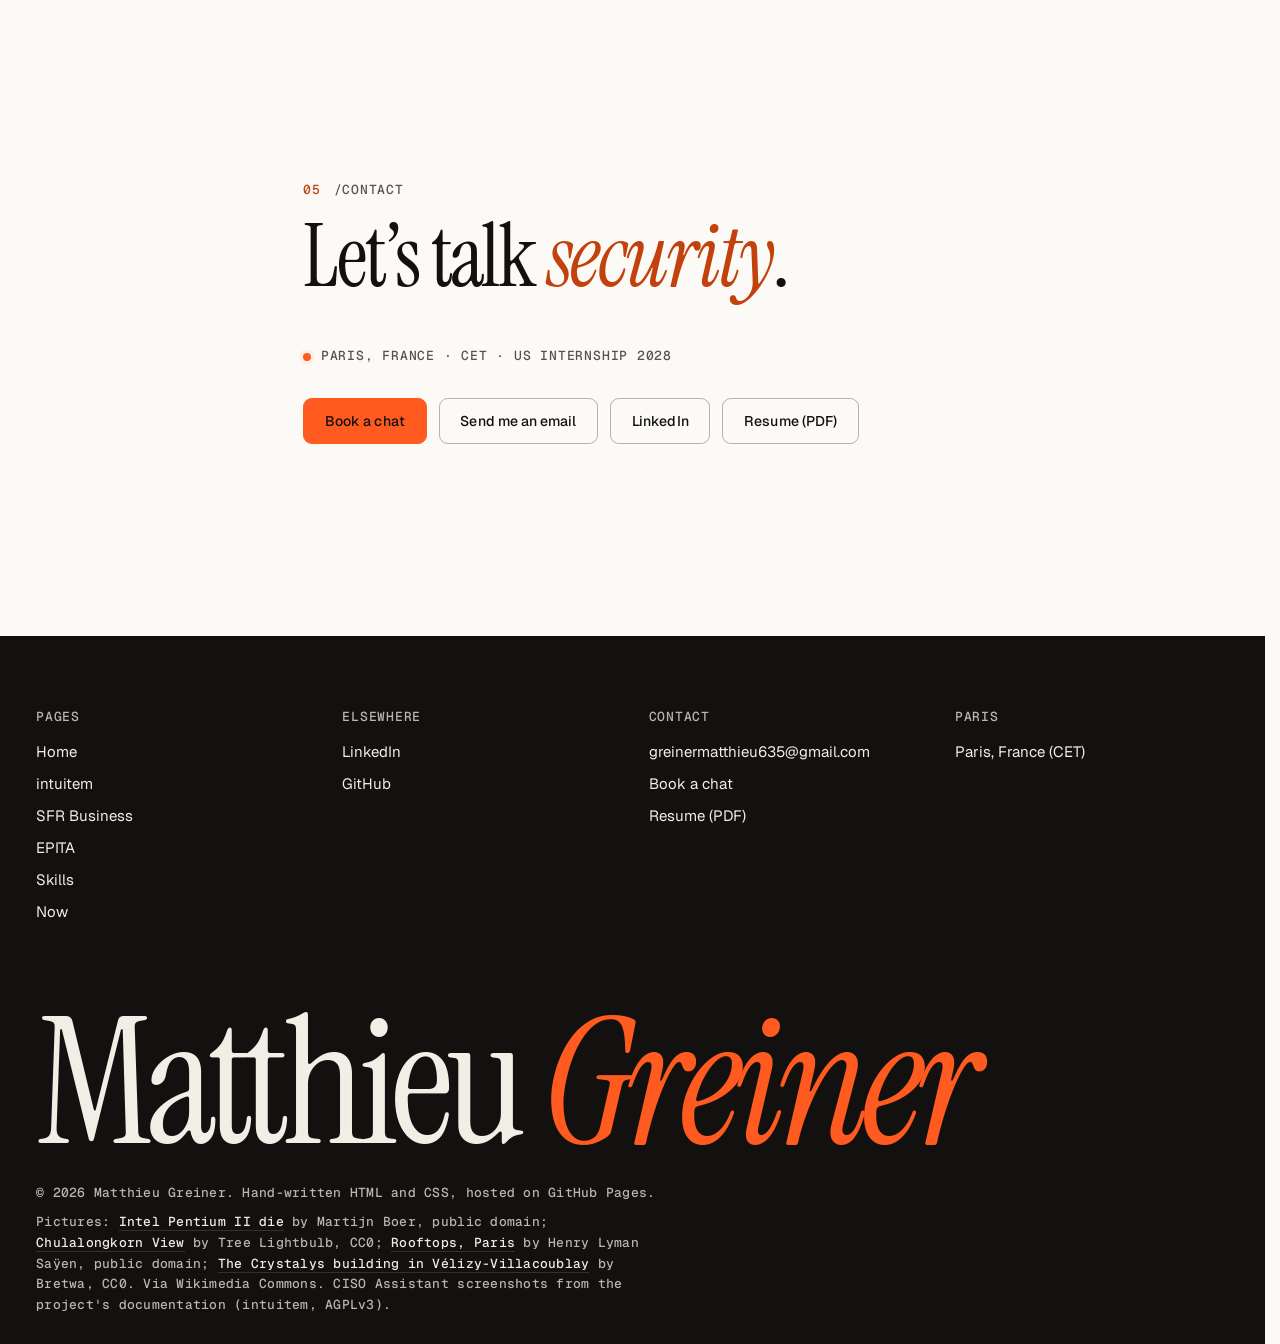
==== commit 3c0cdd43: "Point the wlkom-rootkit links to the new repository owner" ====
--- a/index.html
+++ b/index.html
@@ -320,7 +320,7 @@
                         <div class="proj-main">
                             <h3 class="proj-title">wlkom-rootkit</h3>
                             <p data-i18n="w-rk-d">A Linux kernel rootkit in C, built in a team of four for EPITA's systems course inside an isolated two-VM QEMU lab: syscall hooking, hiding the module from lsmod, persistence and an authenticated TCP control channel. Writing one is the fastest way to learn what a detection tool has to catch.</p>
-                            <a class="link-arrow" href="https://github.com/spaghetto1234/wlkom-rootkit" target="_blank" rel="noopener noreferrer"><span data-i18n="case-view-source">View the source</span><svg class="arr" viewBox="0 0 16 16" aria-hidden="true"><path d="M3 8h9M8.5 4.5 12 8l-3.5 3.5" fill="none" stroke="currentColor" stroke-width="1.7" stroke-linecap="square"/></svg></a>
+                            <a class="link-arrow" href="https://github.com/Spaghetto784/wlkom-rootkit" target="_blank" rel="noopener noreferrer"><span data-i18n="case-view-source">View the source</span><svg class="arr" viewBox="0 0 16 16" aria-hidden="true"><path d="M3 8h9M8.5 4.5 12 8l-3.5 3.5" fill="none" stroke="currentColor" stroke-width="1.7" stroke-linecap="square"/></svg></a>
                             <div class="fragment" data-ui><div class="fragment-bar"><span>rootkit/src/hide-rootkit/hide_rootkit.c</span><span>C</span></div><pre><span class="c">// Hide from lsmod: unlink this module
 // from the kernel's list of modules.</span>
 void wlkom_erase_from_list(
